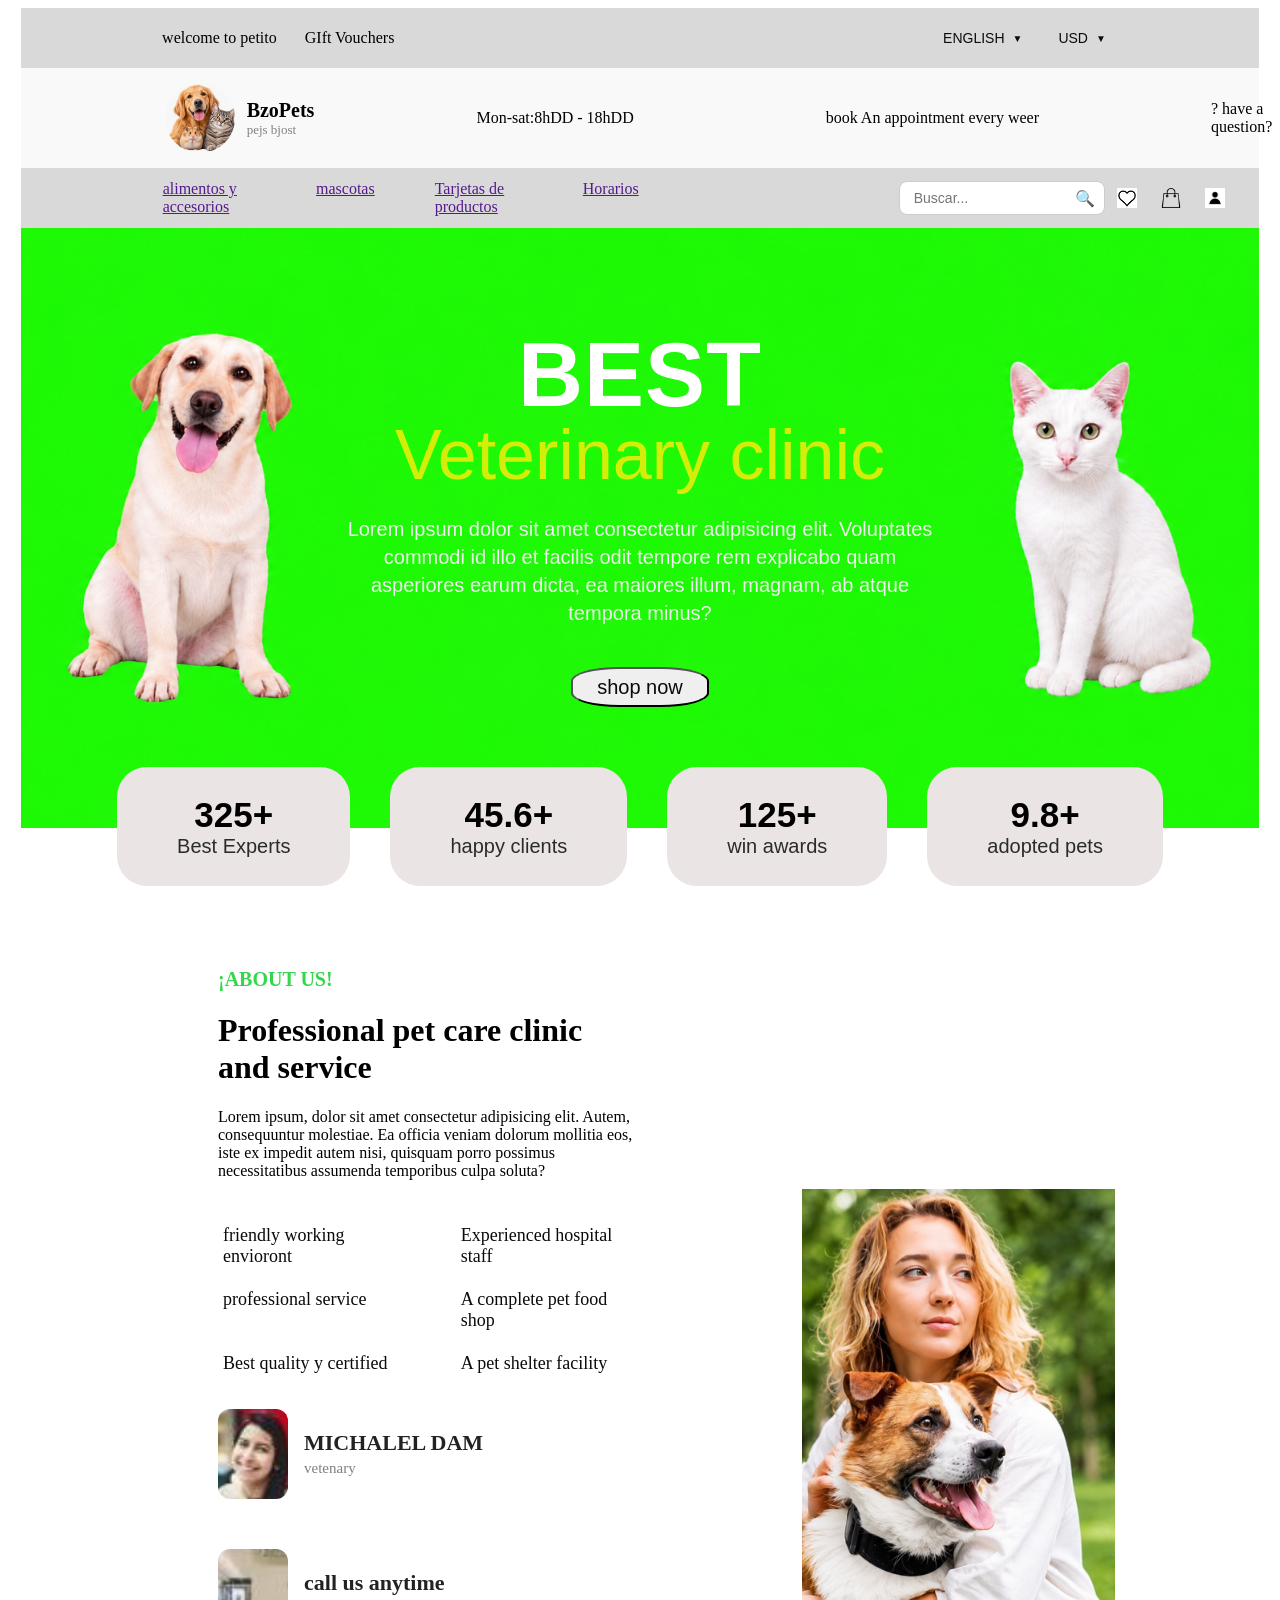
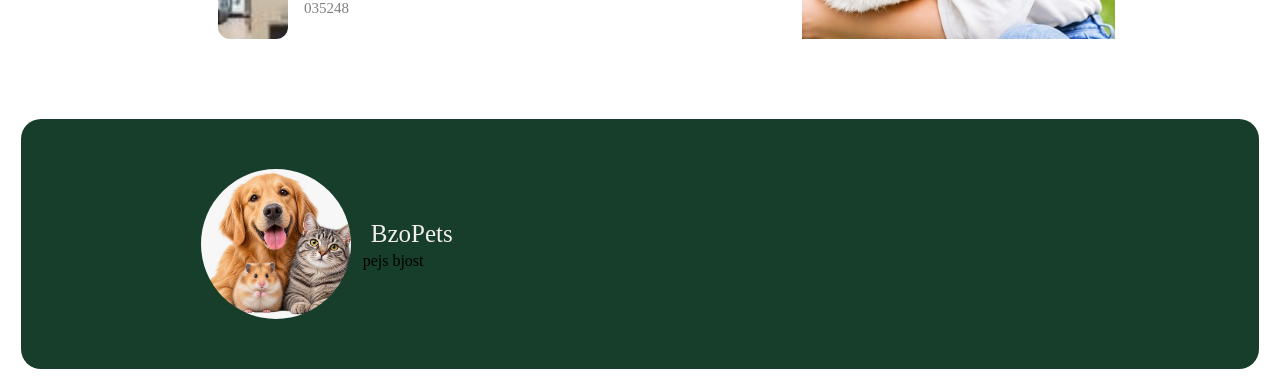
==== index.html @ 32e326ce "principal" ====
<!DOCTYPE html>
<html lang="es">
<head>
    <meta charset="UTF-8">
    <meta name="viewport" content="width=device-width, initial-scale=1.0">
    <title>pagina principal</title>
    <link rel="stylesheet" href="css/style.css" type="text/css"/>
</head>
<body>
      <div class="body">
        
        <div class="fondo_1">
          <p class="letra_1">welcome to petito       GIft Vouchers</p>
           <div class="barra"> 
               <details class="opciones">
                  <summary>ENGLISH</summary>
                     <ul>
                       <li>Espanol</li>
                     </ul>
              </details>
              <details class="opciones">
                <summary>USD</summary>
                   <UL>
                     <li>peso</li>
                   </UL>
              </details>
           </div> 
        </div>
         
      </div>
    
     <div class="body">
        <div class="fondo_2">
            
         <div class="texto_foto">
            <img src="images/WhatsApp Image 2026-10-27 at 3.07.59 PM.jpeg"  class="foto"   alt="Usabilidad" width="30%">
             <div class="titulo">
                <span class="linea1">BzoPets</span>
                <span class="linea2">pejs bjost</span>
             </div>
             <p class="center">Mon-sat:8hDD - 18hDD                                                book An appointment every weer</p>
             <p class="letra_2">? have a question?</p>
         </div>
             
        </div>
      </div>
  <div class="body">
      <div class="fondo_1">
         <nav class="nav">
           <ul class="lista">
             <li><a href="">alimentos y accesorios</a></li>
             <li><a href="">mascotas</a></li>
             <li><a href="">Tarjetas de productos</a></li>
             <li><a href="">Horarios</a></li>
           </ul>
            <form class="buscador" action="/buscar" method="get">
             <input type="search" name="q" placeholder="Buscar...">
             <button type="submit" aria-label="Buscar">🔍</button>
           </form>
            <img  class="imagen" src="images/hearts.jpg" alt="Usabilidad" width="20">
            <img  class="imagen" src="images/687259.png" alt="Usabilidad" width="20">
            <img  class="imagen" src="images/icono-usuario-establece-perfil-social-simbolo.avif" alt="Usabilidad" width="20">
         </nav>
      </div>
  </div>
    
 <div class="body">
      <div class="fondo_3">
         <div class="titulo_2">
            <p class="parrafo_1">BEST</p>
            <p class="parrafo_2">Veterinary clinic</p>
            <p class="parrafo_3">Lorem ipsum dolor sit amet consectetur adipisicing elit. Voluptates commodi id illo et facilis odit tempore rem explicabo quam asperiores earum dicta, ea maiores illum, magnam, ab atque tempora minus?</p>
            
            <div class="grupo_4">
               <button class="boton">
                  <p class="parrafo_4">shop now</p>
               </button>
             </div>
            <div class="fila">
              
             <button class="boton_1">
                <span class="linea_1">325+</span>
                <span class="linea_2">Best Experts</span>
             </button>
                
             <button class="boton_1">
                <span class="linea_1">45.6+</span>
                <span class="linea_2">happy clients</span>
             </button>

             <button class="boton_1">
                <span class="linea_1">125+</span>
                <span class="linea_2">win awards</span>
             </button>

             <button class="boton_1">
                <span class="linea_1">9.8+</span>
                <span class="linea_2">adopted pets</span>
             </button>
            </div>
         </div>
       </div>

  </div>

 
   <div class="body">

      <div class="mitades">

    
         <div class="fondo_4">
            <p class="letra_3">¡ABOUT US!</p>
            <h1>Professional pet care clinic and service</h1>
            <p>Lorem ipsum, dolor sit amet consectetur adipisicing elit. Autem, consequuntur molestiae. Ea officia veniam dolorum mollitia eos, iste ex impedit autem nisi, quisquam porro possimus necessitatibus assumenda temporibus culpa soluta?</p>

            <div class="columnas">
              <p>friendly working envioront</p>
              <p>professional service</p>
              <p>Best quality y certified</p>
              <p>Experienced hospital staff</p>
              <p>A complete pet food shop</p>
              <p>A pet shelter facility</p>
           </div>

            <div class="dos_fotos">

               <div class="tarjeta">
                    <img src="images/Captura de pantalla 2026-11-03 021509.png" alt="Usabilidad">
                    <div class="texto_t">
                       <p>MICHALEL DAM</p>
                       <p>vetenary</p>
                   </div>
                </div>

              <div class="tarjeta">
                   <img src="images/Captura de pantalla 2026-11-03 021516.png" alt="Usabilidad">
                   <div class="texto_t">
                      <p>call us anytime</p>
                      <p>035248</p>
                   </div>
                </div>

            </div>
        </div>

    
       <div class="foto_derecha">
          <img src="images/Mujer y perro en el parque.png" alt="Usabilidad" >
       </div>

      </div>

   </div>  

  <div class="body">
      <div class="footer">
          <div class="texto_foto_r">
             <img src="images/WhatsApp Image 2026-10-27 at 3.07.59 PM.jpeg"  class="foto_left"   alt="Usabilidad" width="30%">
             <div class="titulo_3">
                <span class="letra_for">BzoPets</span>
                <span class="letra_fur">pejs bjost</span>
             </div>
         </div>
      </div>
  </div>
  
</body>
</html>
---- css/style.css ----
.fondo_1{
    width: 98%;
    height: 60px;
    background-color: rgb(217, 217, 217);
    border: 2px solid rgb(217, 217, 217);
    box-sizing: border-box;        
    padding: 0 20px;               
    display: flex;
    justify-content: space-between; 
    align-items: center; 
}
.body{
    border: white;
    background-color: white;
    display: flex;
    justify-content: center;
    align-items: center;
}
.foto{
   width: 70px;
   height: 70px;
   border-radius: 60%;
   object-fit: cover;
   margin-left:  124px;
}
.letra_1{
    color: black;
    font-size: 16px;
    text-align: left;
    padding-left: 10%;
    line-height: 34px;
    white-space: pre;  
}
.letra_2{
    display: flex;
    align-items: center;
    gap: 20px;
    padding-left: 160px;
}
.letra_2 p{
  margin: 0;
}
.barra{
    display: flex;
    justify-content: flex-end;
    align-items: flex-start;
    gap: 12px;
    width: 100%;
    box-sizing: border-box;
    padding: 10%;
}
.opciones{
    width: fit-content;
    font-family: Arial, Helvetica, sans-serif;
    position: relative;
    font-size: 14px;
}
.opciones summary {
  display: flex;
  justify-content: flex-start;
  align-items: center;
  gap: 8px;
  color: rgb(12, 12, 12);
  padding: 8px 12px;
  border-radius: 8px;
  cursor: pointer;
  list-style: none;
}
.opciones summary::-webkit-details-marker {
  display: none;
}

.opciones summary::after {
  content: "▼";
  font-size: 10px;
  transition: transform 0.3s;
}

.opciones[open] summary::after {
  transform: rotate(180deg);
}

.opciones ul {
  position: absolute;              
  top: 100%;                       
  left: 0;
  width: 100%;
  margin: 6px 0 0 0;
  padding: 0;
  list-style: none;
  background-color: white;
  border: 1px solid #ccc;
  border-radius: 8px;
  z-index: 10;                     
  box-sizing: border-box;
}

.opciones li {
  padding:  14px;
  cursor: pointer;
  white-space: nowrap;
}

.opciones li:hover {
  background-color: #f5f5f5;
}
.fondo_2{
    width: 98%;
    height: 100px;
    background-color: rgb(249, 249, 249);
    box-sizing: border-box;        
    padding-left:  20px;               
    display: flex;
    justify-content: space-between; 
    align-items: center; 
}
.texto_foto{
    display: flex;
    align-items: center;
    gap: 12px;
}
.izquierda img{
   width: 60px;
   height: 60px;
   object-fit: cover;
   flex-shrink: 0;
}
.fondo_2 p{
   margin: 0;
}
.titulo {
   display: flex;
   flex-direction: column;          
   line-height: 1.2;                
}
.linea1 {
   font-size: 20px;
   font-weight: bold;
}
.linea2 {
   font-size: 13px;
   color: gray;
}
.center{
    align-items: center;
    padding-left: 150px;
    white-space: pre;
}
.meny{
    align-items: center;
    padding-left: 10px;
}
.nav{
    border: white;
    background-color:rgb(217, 217, 217);
    display: flex;
    justify-content: center;
    align-items: center;
}
.lista{
  display: flex;              
  flex-direction: row;        
  flex-wrap: nowrap;          
  gap: 60px;                  
  list-style: none;           
  margin: 0;                  
  padding-left: 120px;                 
}
.lista li {
  cursor: pointer;
}
.buscador {
  position: relative;           
  width: 250px;
  padding-left: 260px;
}
.buscador input {
  width: 100%;
  box-sizing: border-box;
  padding: 8px 40px 8px 14px;    
  font-size: 14px;
  border: 1px solid #ccc;
  border-radius: 8px;
  outline: none;
}

.buscador input:focus {
  border-color: #e67e22;
}

.buscador button {
  position: absolute;
  right: 6px;                   
  top: 50%;
  transform: translateY(-50%);   
  background: none;              
  border: none;                 
  padding: 4px;
  font-size: 16px;
  cursor: pointer;
}

.buscador button:hover {
  opacity: 0.7;
}
.imagen{
  padding: 12px;
}
.fondo_3{
  width: 98%;
  height: 600px;
  background-image: url("../images/Perro\ y\ gato\ sobre\ fondo\ verde\ vibrante.png");
  background-size: 100% auto;
  background-position: center;
  background-repeat: no-repeat;
  background-position: center 70%;

  display: flex;
  justify-content: center;
  align-items: center;
  box-sizing: border-box;
  padding-bottom: 300px;
}
.titulo_2 {
  display: flex;
  flex-direction: column;
  align-items: center;
  text-align: center;
  font-family: Arial, Helvetica, sans-serif;
  padding-top: 460px;
}
.titulo_2 p {
  margin: 0;
}
.titulo_2 .parrafo_1{
  font-size: 90px;
  font-weight: bold;
  color: white;
  letter-spacing: 1px;
  line-height: 1;
}
.titulo_2 .parrafo_2{
  font-size: 70px;
  font-weight: lighter;
  color: rgb(212, 238, 10);
  line-height: 1;
  margin-top: 0;
}
.titulo_2 .parrafo_3{
  font-size: 20px;
  color: #eee;
  margin-top: 25px;
  max-width: 600px;
  line-height: 1.4;
}
.titulo_2 .parrafo_4{
  font-size: 20px;
  color: #0a0a0a;
  margin: 0;                       
  line-height: 3;                  
  text-align: center;
}
.boton {
  display: inline-flex;
  justify-content: center;
  align-items: center;
  height: 40px;
  padding: 0 24px;
  border-radius: 35%;
}
.boton:hover {
  background-color: #b0d300;   
}
.boton:active {
  transform: scale(0.97);      
}
.grupo_4 {
  display: flex;
  flex-direction: column;
  align-items: center;
  margin-top: 40px;            
}
.fila {
  display: flex;
  justify-content: center;
  align-items: flex-start;
  gap: 40px;
  margin-top: 60px;
}
.boton_1 {
  display: flex;
  flex-direction: column;      
  justify-content: center;
  align-items: center;
  gap: 4px;                    
  padding: 30px 60px;          
  background-color: #eae4e4;
  border: none;
  border-radius: 30px;
  cursor: pointer;
  transition: 0.3s;
}
.boton_1 .linea_1 {
  font-size: 35px;
  font-weight: bold;
  color: rgb(0, 0, 0);
  line-height: 1;
}
.boton_1 .linea_2 {
  font-size: 20px;
  color: #2c2b2b;
  line-height: 1;
}
.boton_1:hover {
  background-color: #9ed300;
}
.mitades {
  display: flex;
  align-items: center;
  gap: 10px;
  width: 100%;
}
.fondo_4 {
  flex: 2;
  background-color: white;
  padding-left: 210px;
  box-sizing: border-box;
  margin-top: 120px;
}
.letra_3 {
  color: #35d64d;
  font-size: 20px;
  font-weight: bold;
}
.columnas {
  display: grid;
  grid-template-rows: repeat(3, auto);
  grid-auto-flow: column;
  column-gap: 60px;
  row-gap: 12px;
  justify-content: center;
  margin-top: 40px;
}
.columnas p {
  margin: 5px;
  font-size: 18px;
  color: rgb(11, 11, 11);
}
.dos_fotos {
  display: flex;
  justify-content: space-between;
  align-items: center;
  flex-wrap: wrap;            
  gap: 20px;
  width: 100%;
  box-sizing: border-box;
}
.tarjeta {
  display: flex;
  align-items: center;
  gap: 16px;
  margin-top: 30px;
}
.tarjeta img {
  width: 70px;
  height: 90px;
  object-fit: cover;
  border-radius: 12px;
  flex-shrink: 0;
}
.tarjeta .texto_t p {
  margin: 0;
}
.tarjeta .texto_t p:first-child {
  font-size: 22px;
  font-weight: bold;
  color: #222;
}
.tarjeta .texto_t p:last-child {
  font-size: 15px;
  color: gray;
  margin-top: 4px;
}
.foto_derecha {
  flex: 3;
  display: flex;
  justify-content: center;
  align-self: flex-end;
}
.foto_derecha img{
  width: 50%;
  max-width: 600px;
  height: 450px;
  object-fit: cover;
}
.footer{
  width: 98%;
  height: 250px;
  background-color: #173D2B;
  margin-top: 80px;
  border-radius: 20px;
}
.foto_left{
  width: 150px;
  height: 150px;
  border-radius: 50%;
  object-fit: cover;
  margin-left: 180px;
}
.titulo_3{
  display: flex;
  flex-direction: column;          
  line-height: 1.2;                
}
.letra_for{
  color: rgb(243, 239, 239);
  font-size: 25px;
  text-align: left;
  padding-left: 10%;
  line-height: 34px;
  white-space: pre;  
}
.letra_fur{
  display: flex;
  align-items: center;
  gap: 20px;
}
.letra_fur p{
  margin: 0;
}
.texto_foto_r{ 
  display: flex;
  align-items: center;
  gap: 12px;
  margin-top: 50px;
}
.mitades {
  display: flex;
  align-items: center;
  gap: 10px;
  width: 100%;
}
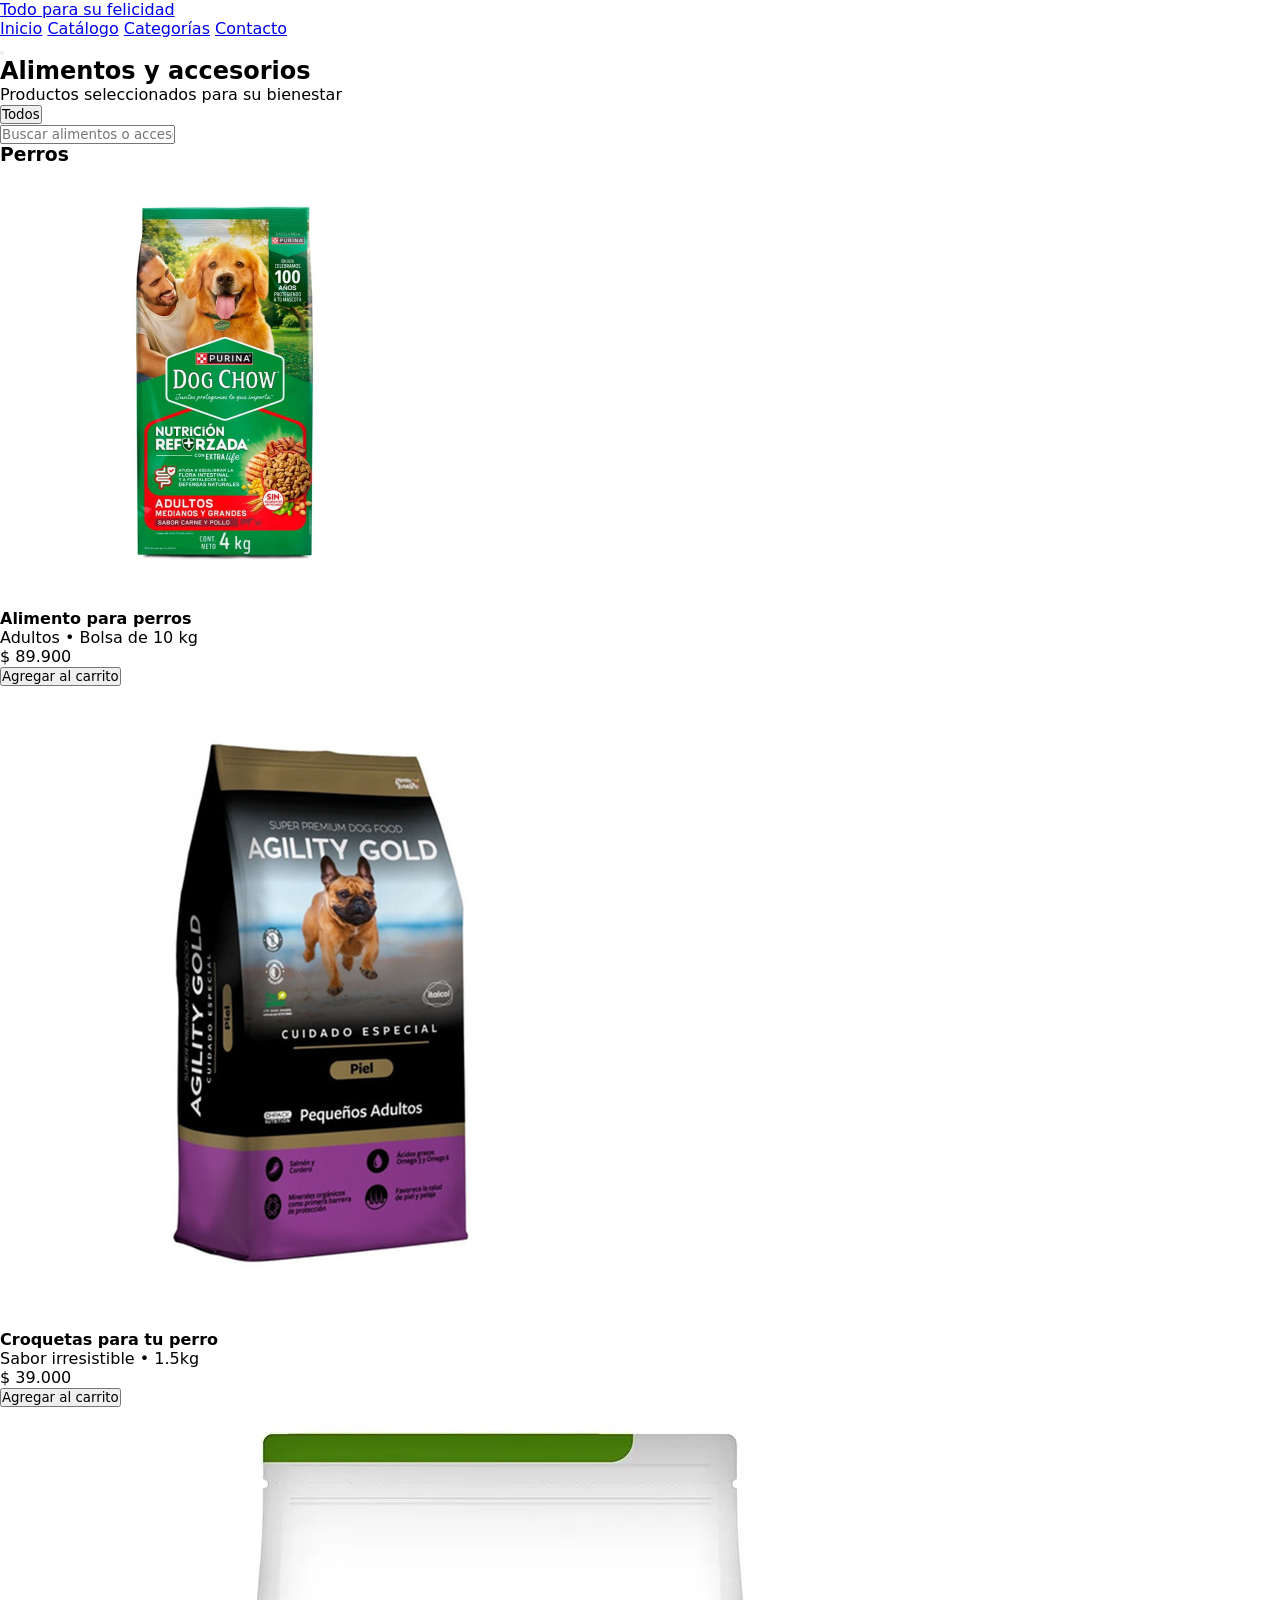
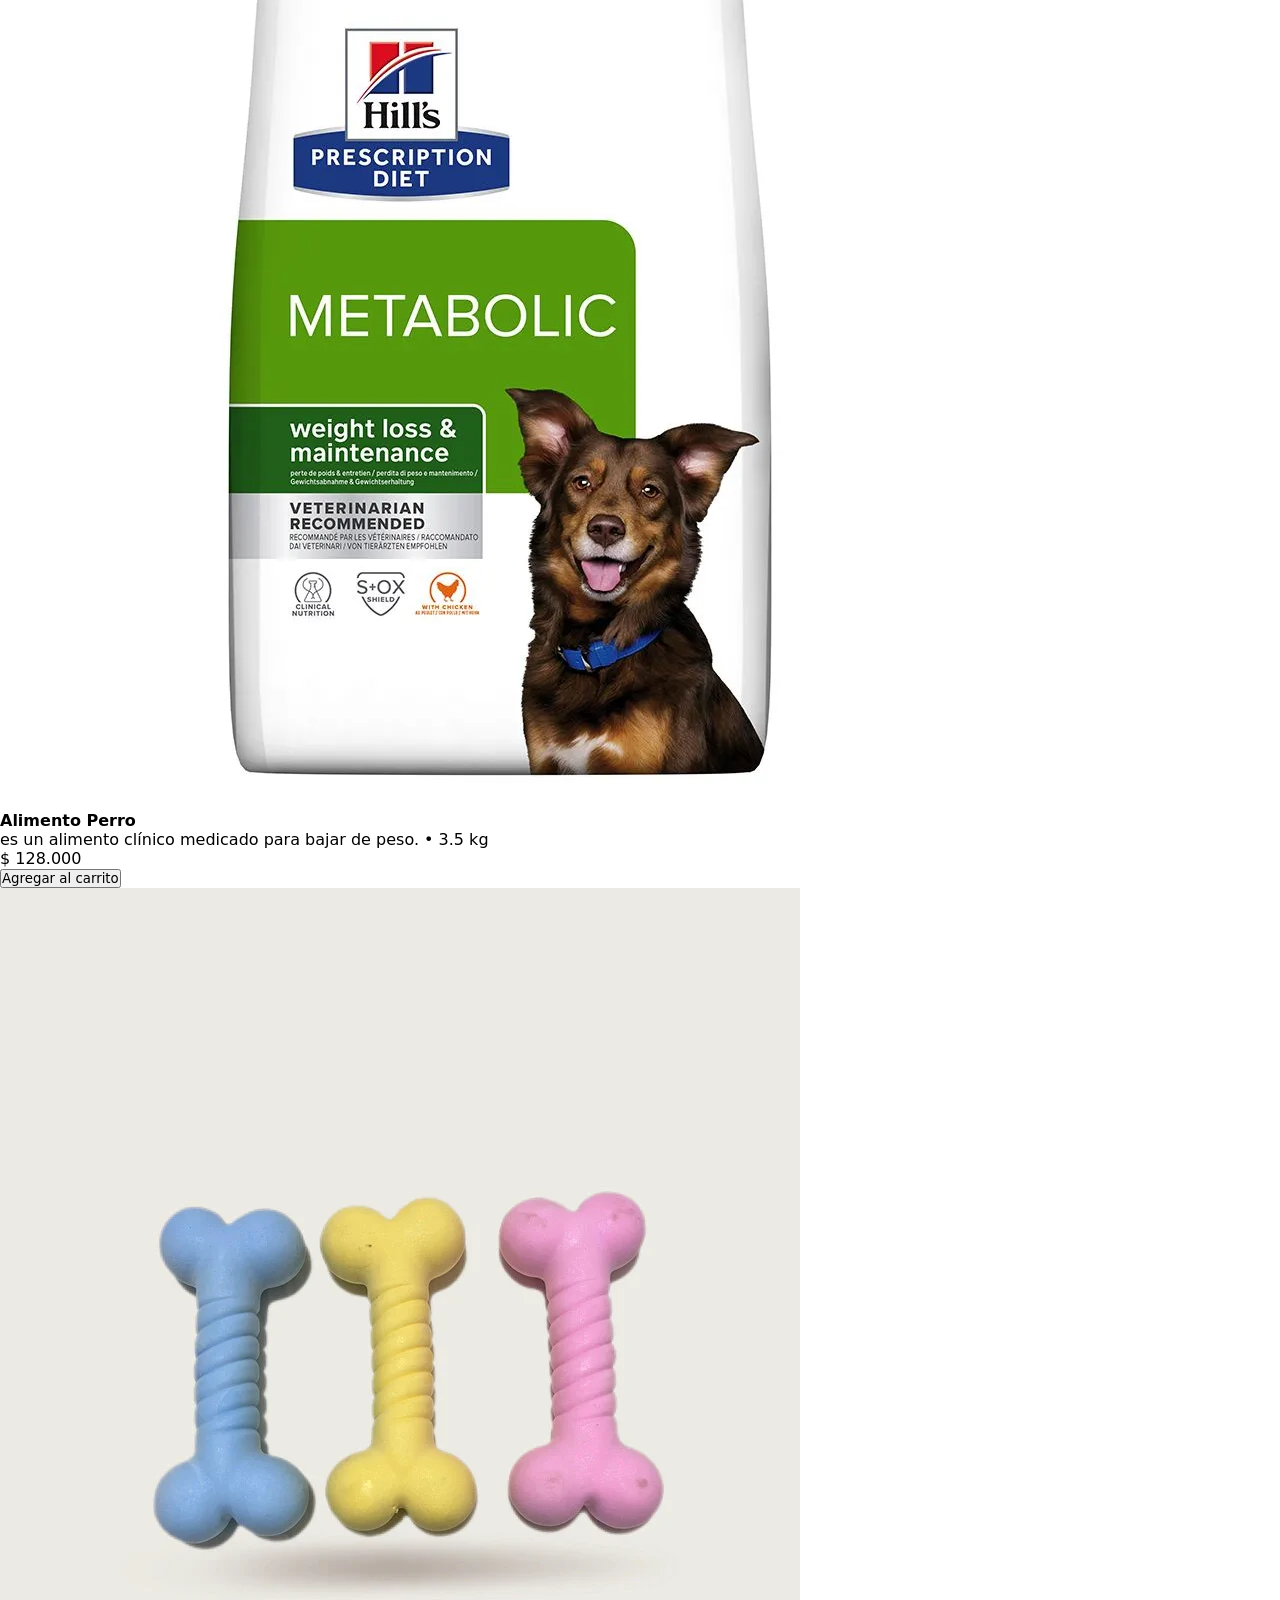
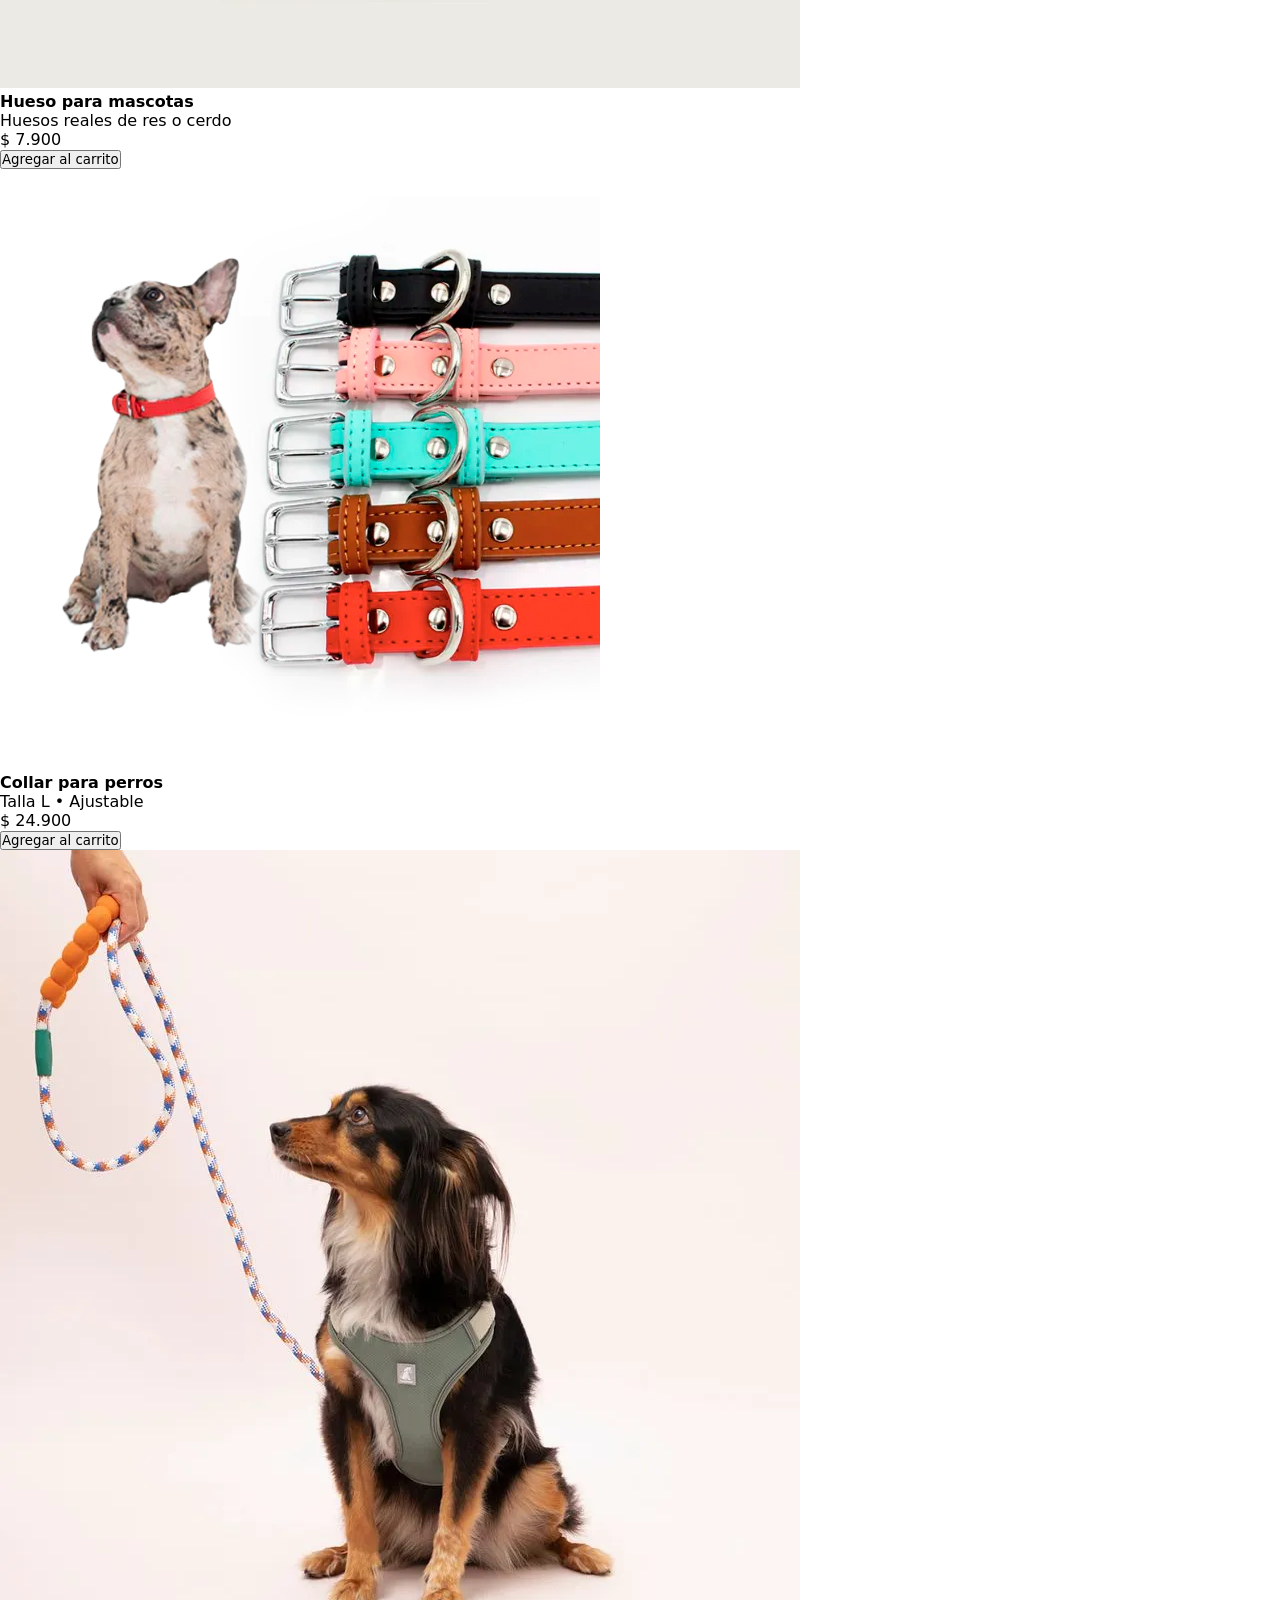
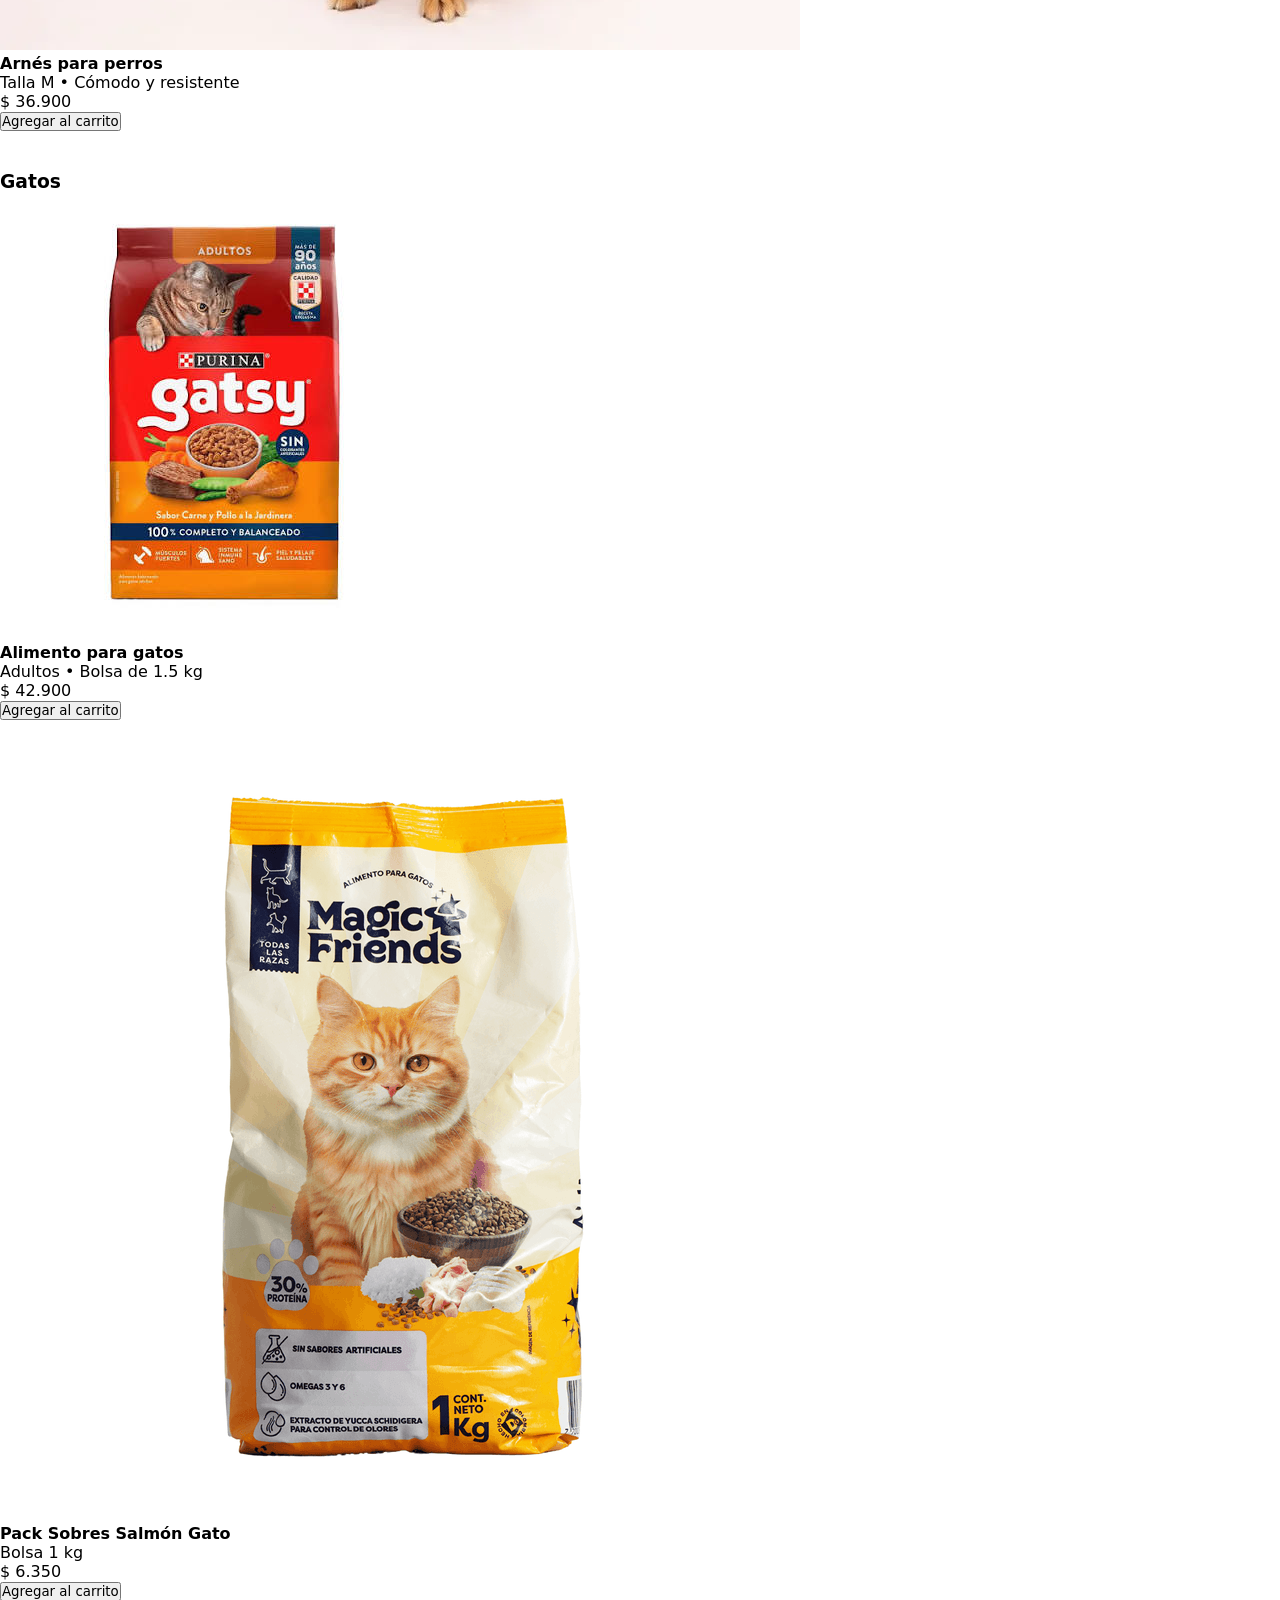
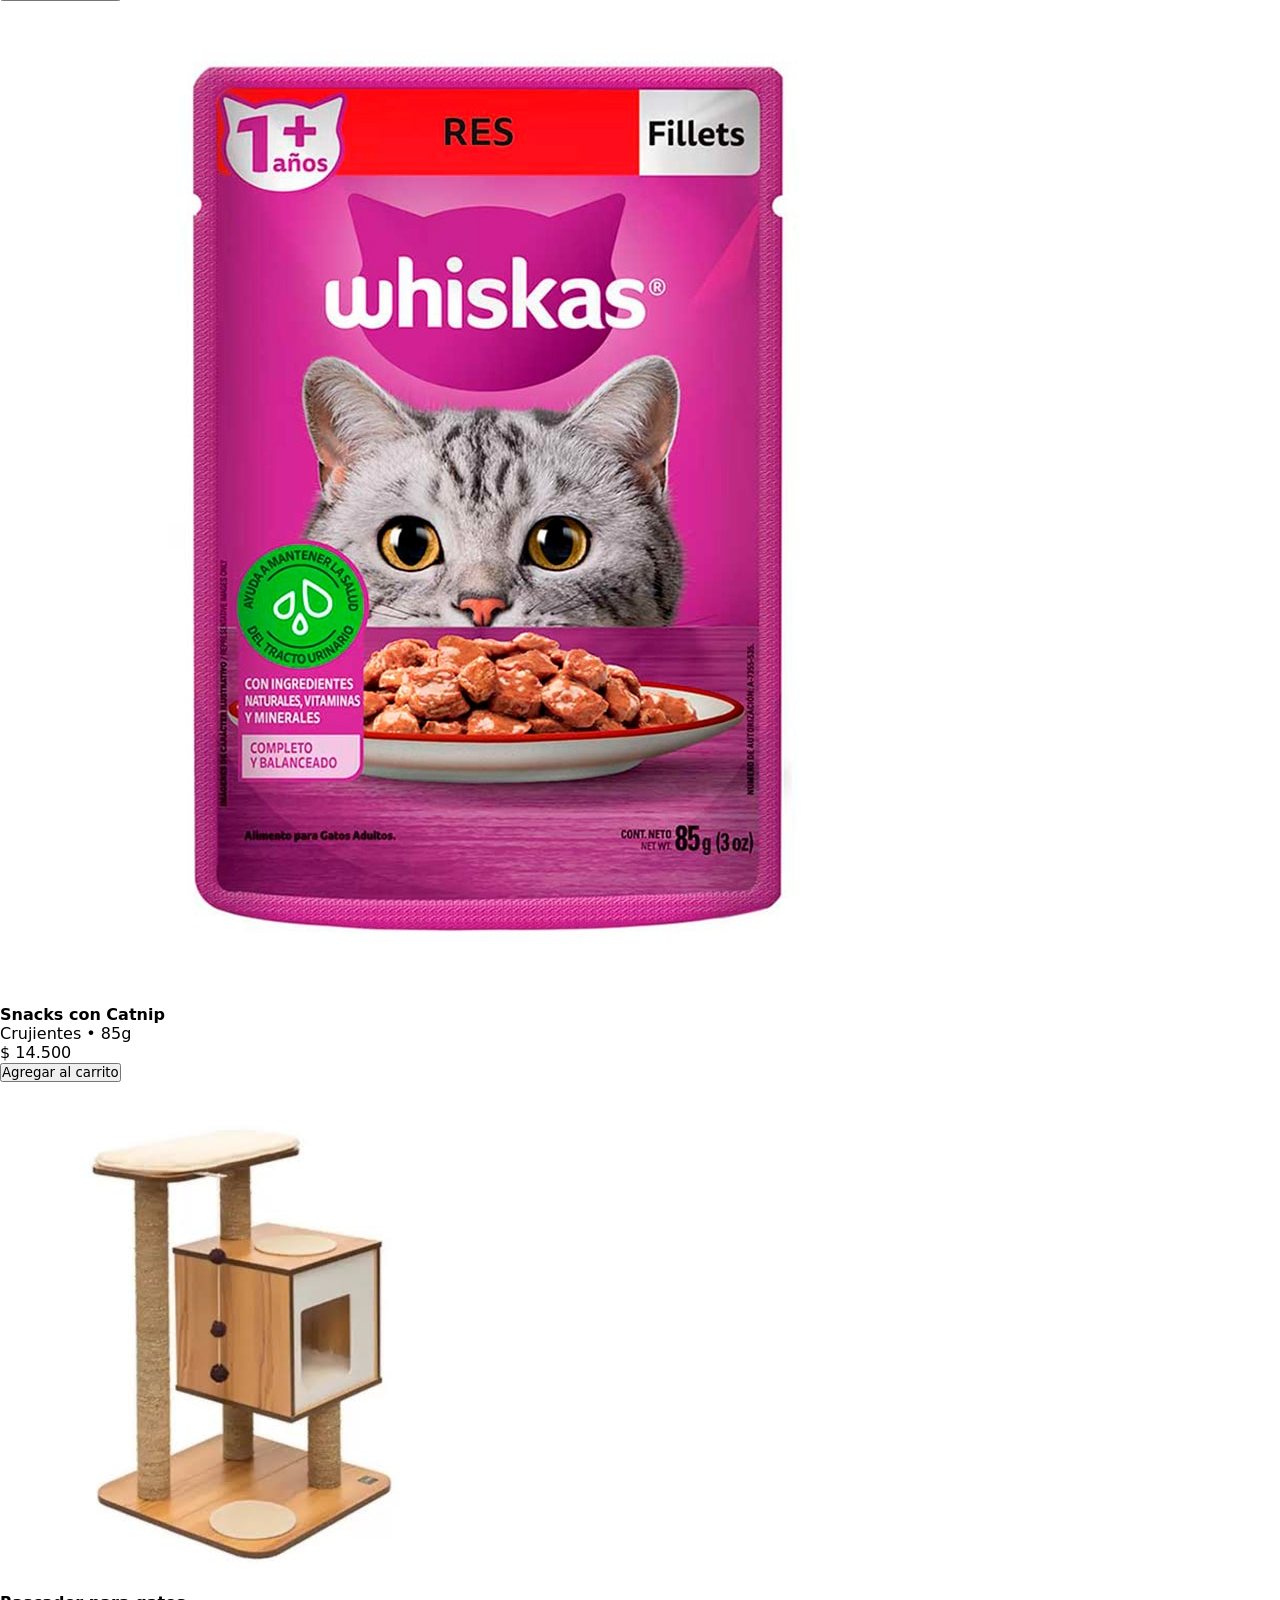
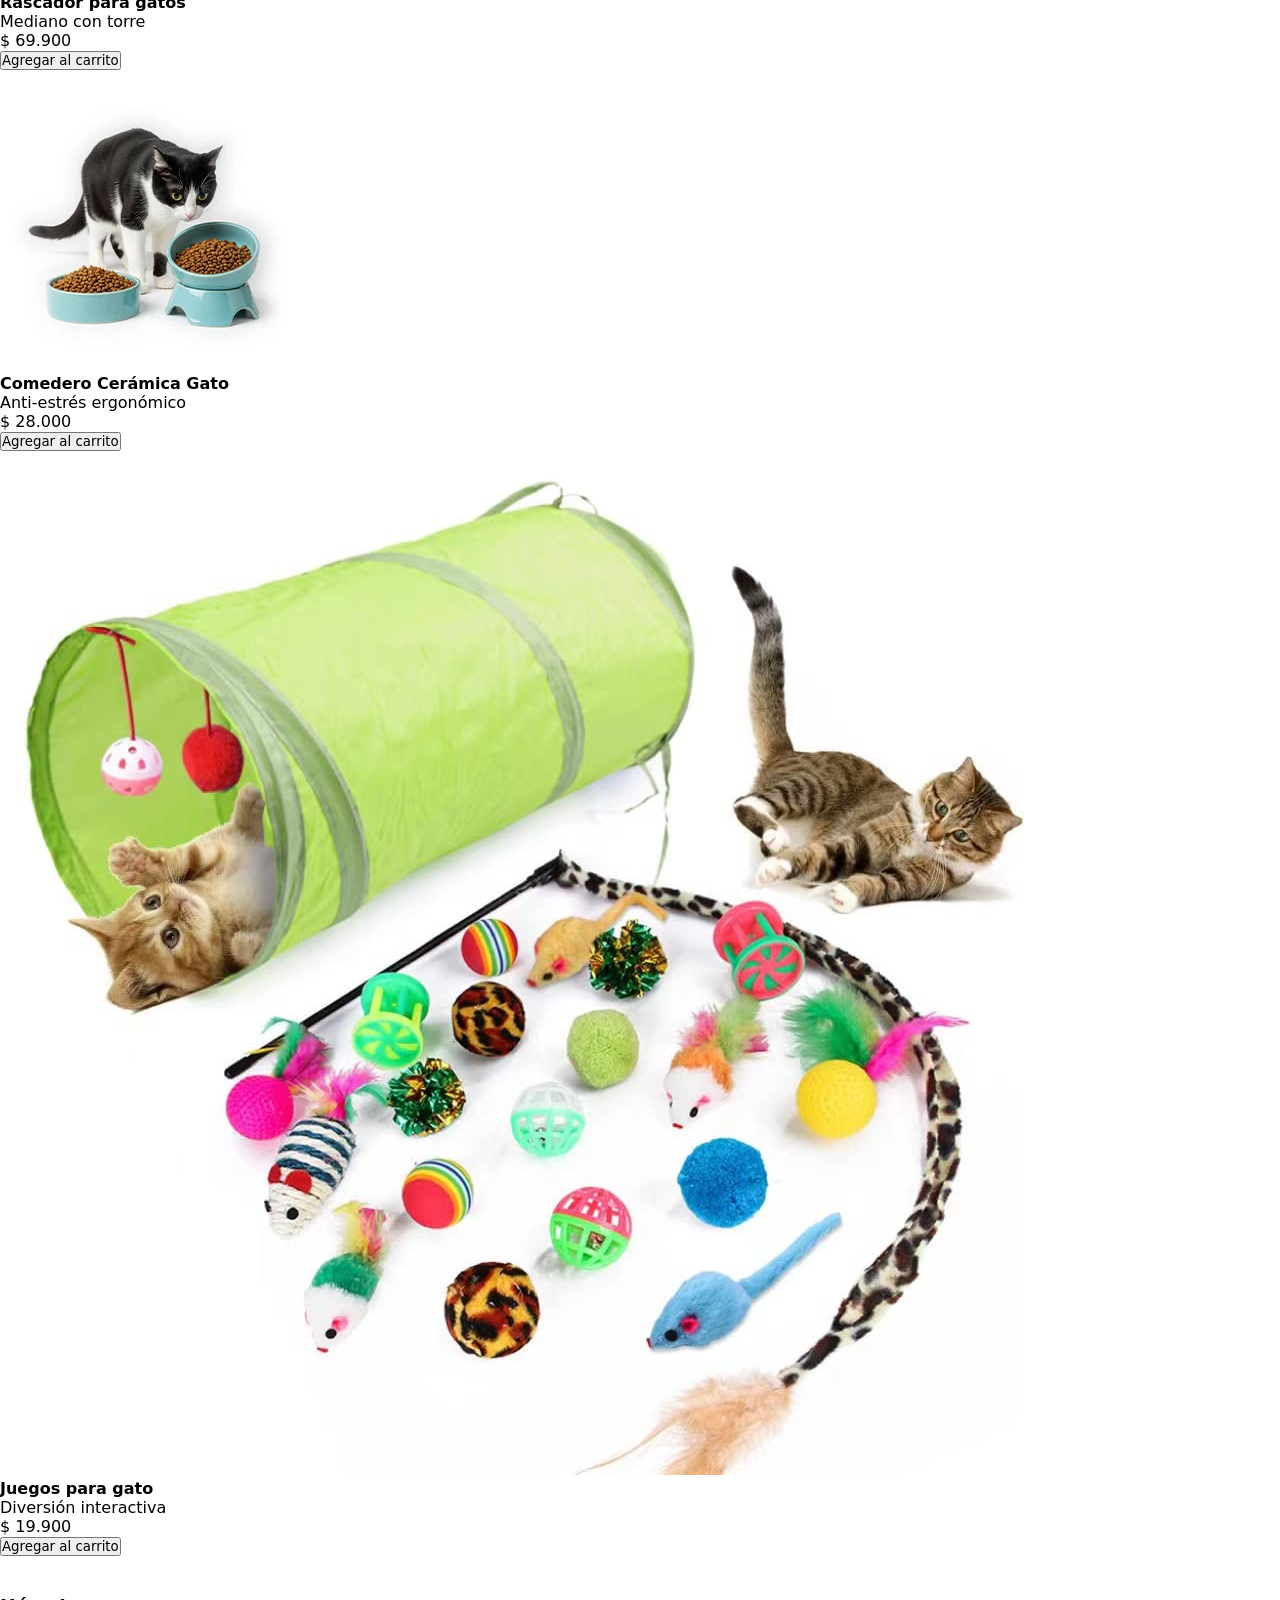
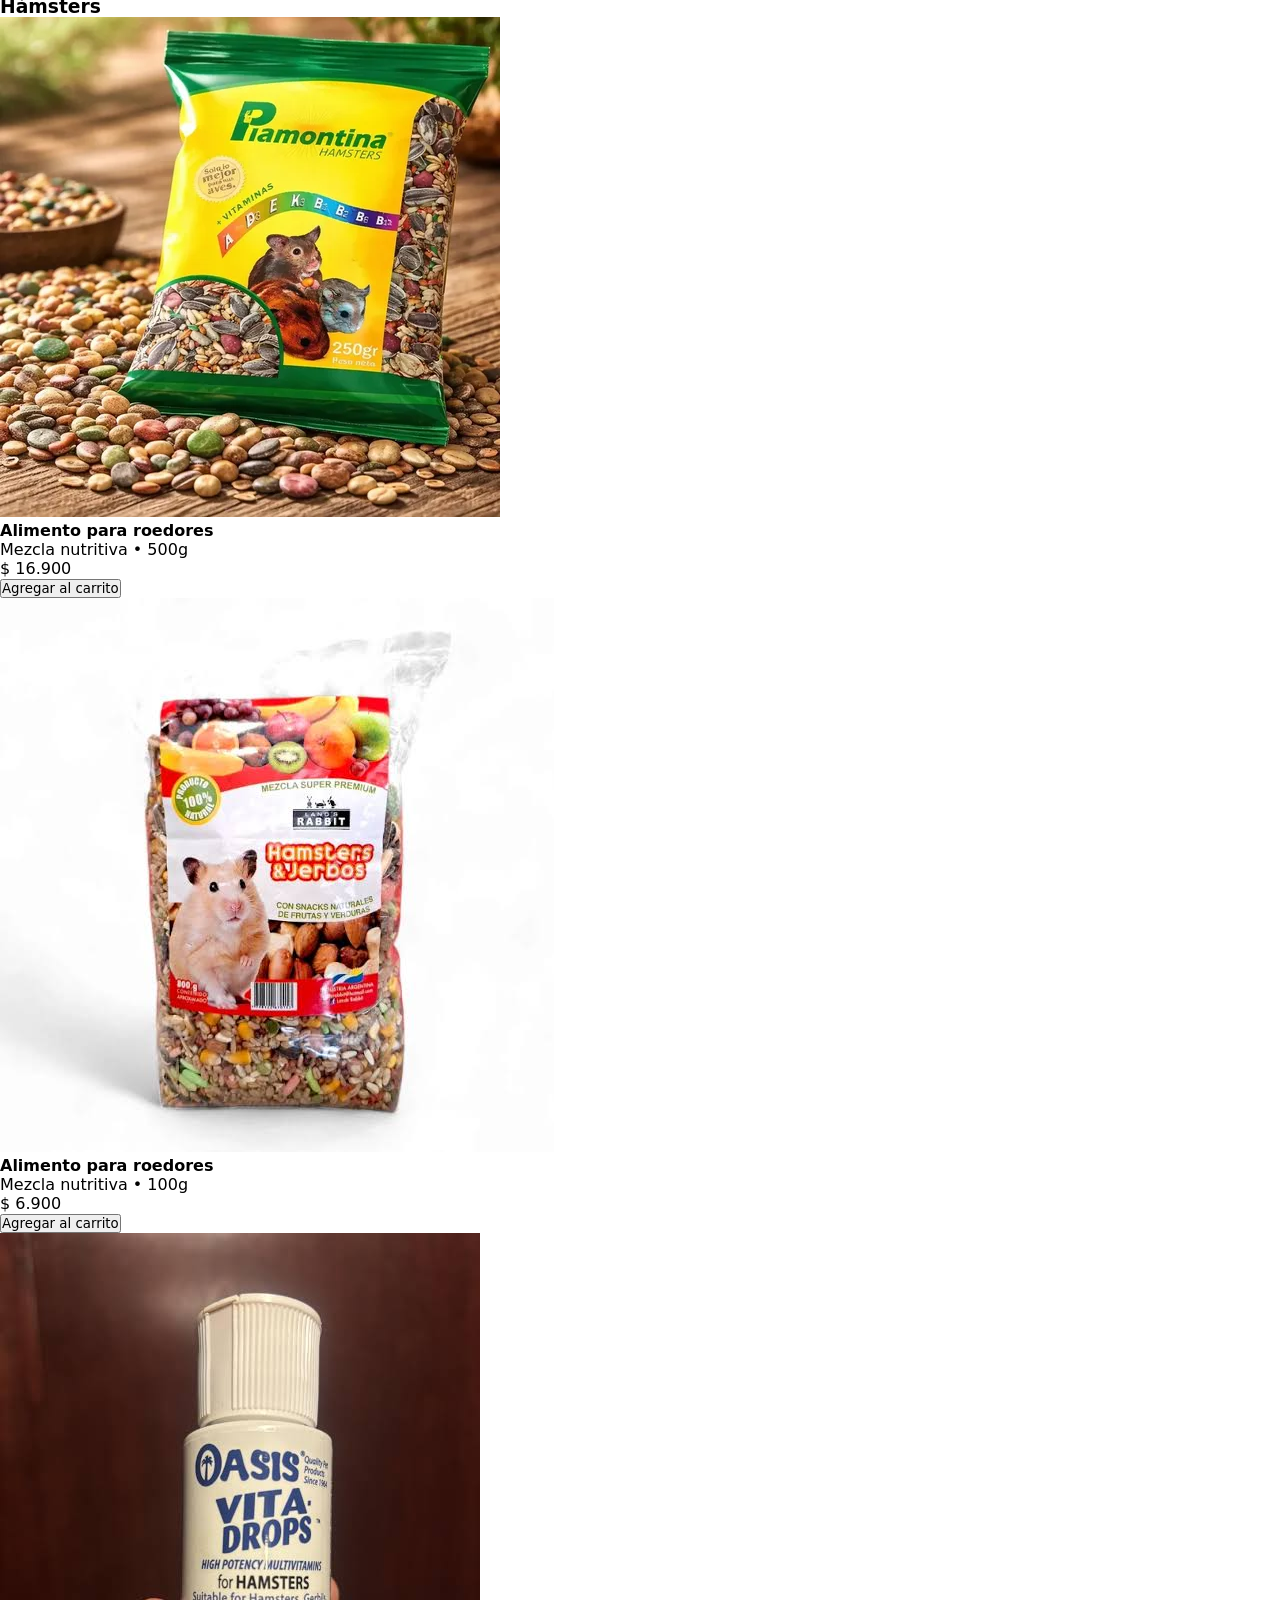
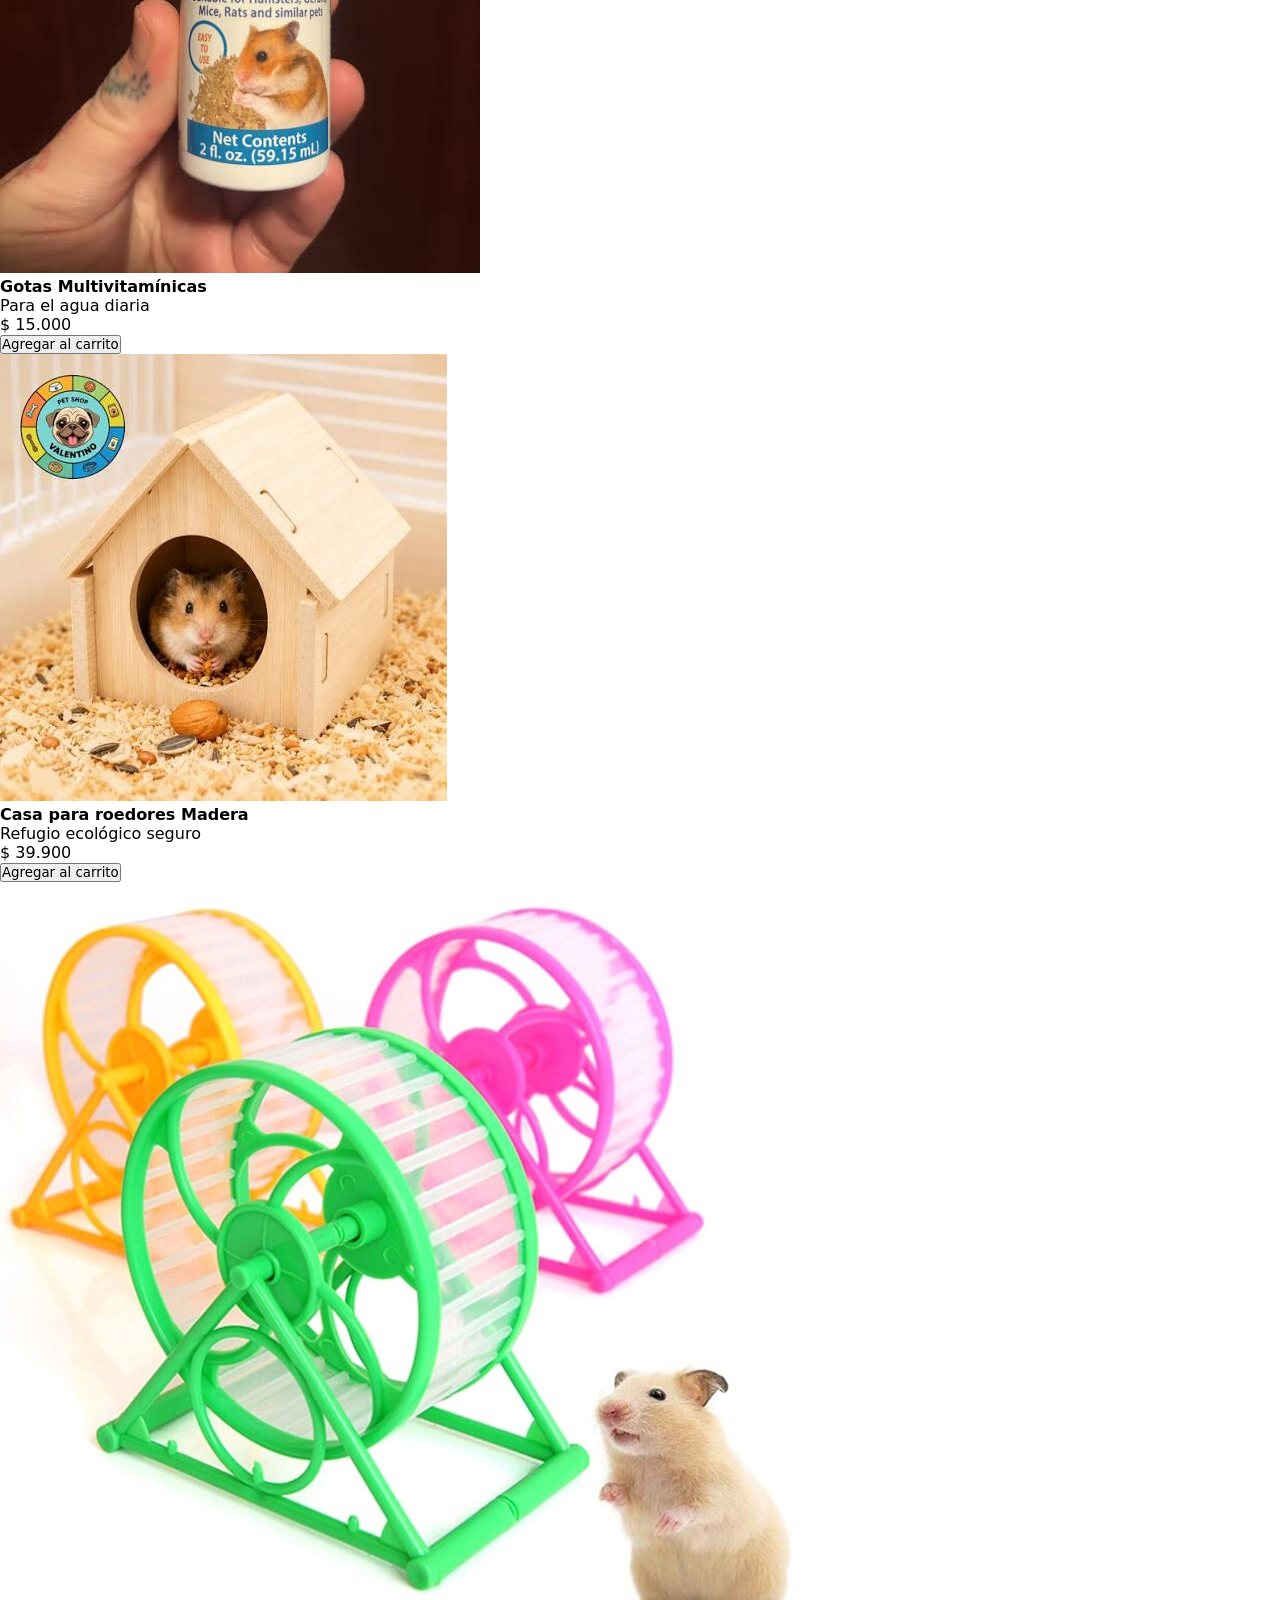
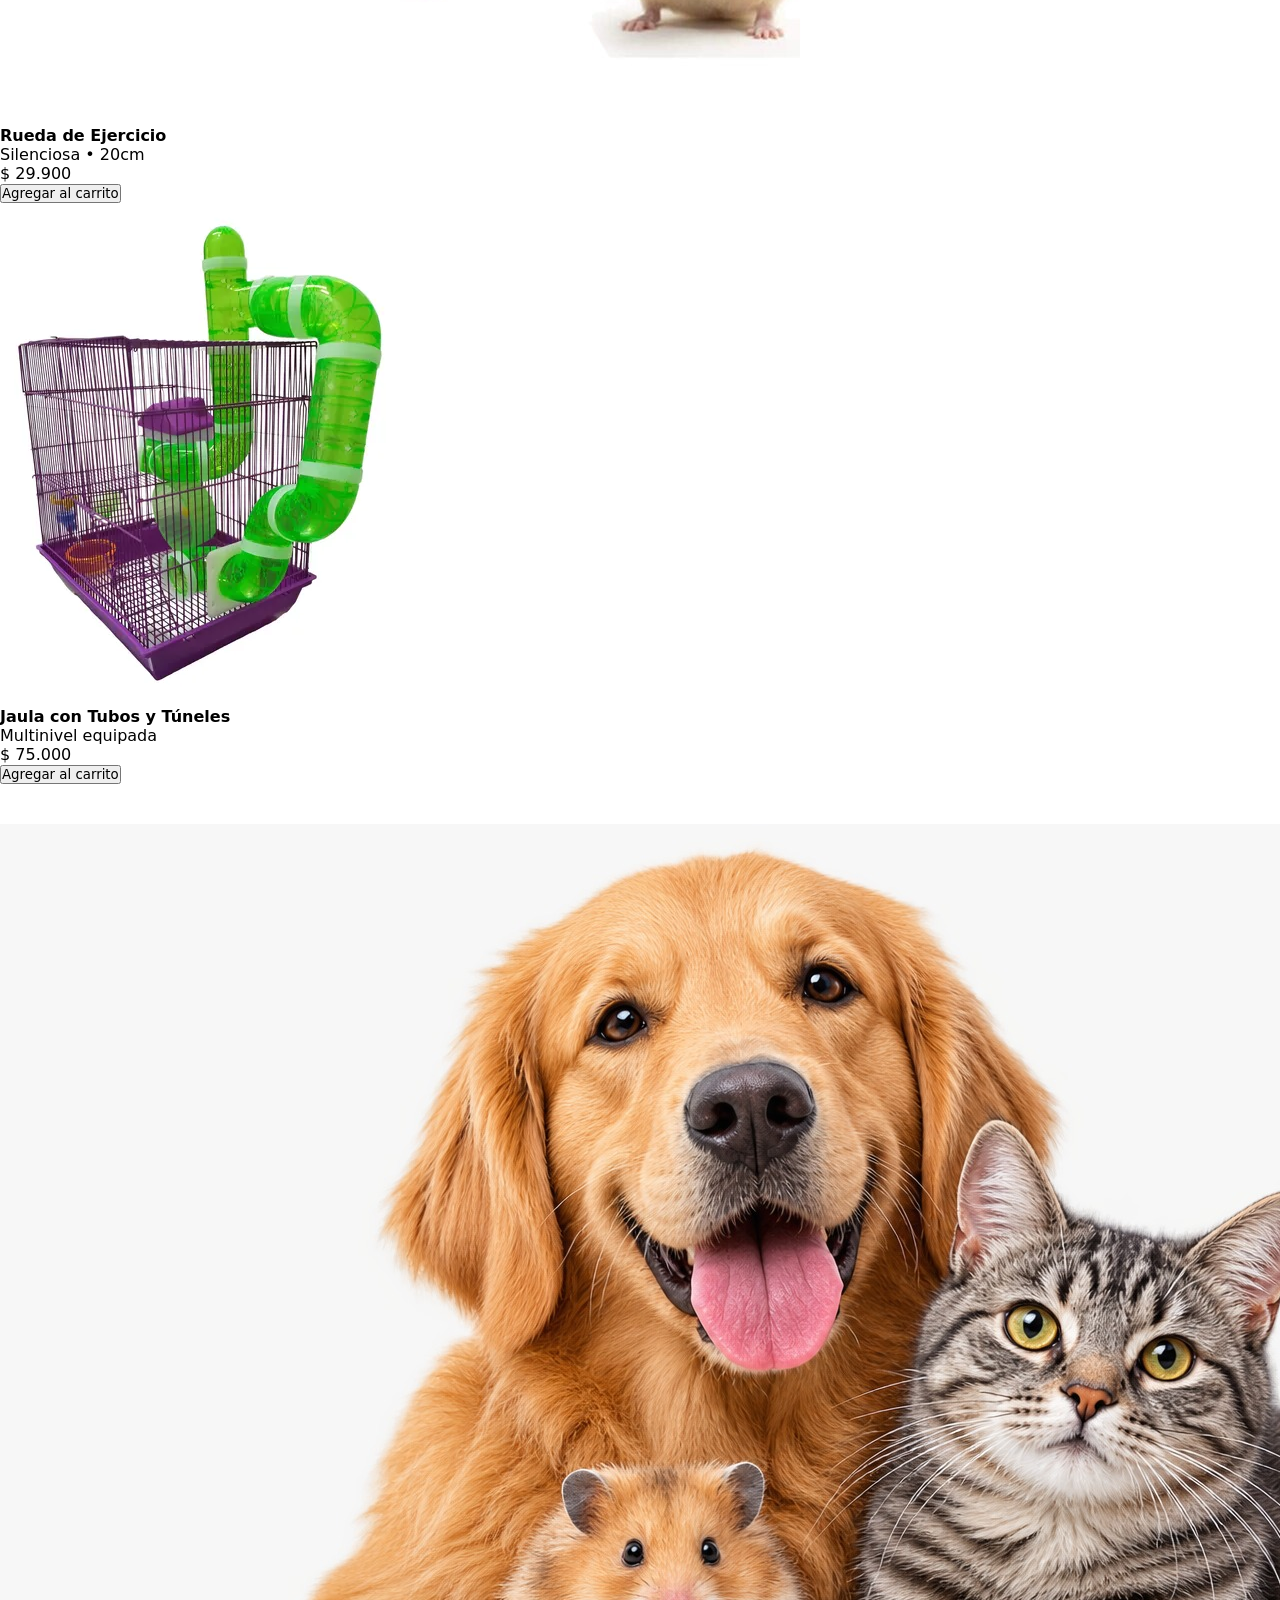
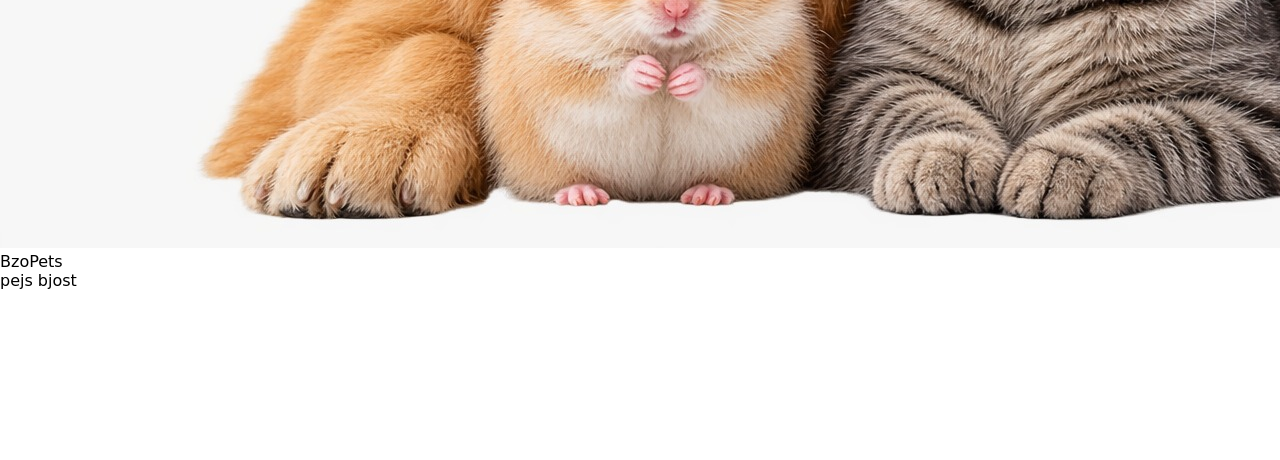
==== commit 1e3b18c9: "Actualizar diseño limpio, colores y buscador funcional" ====
--- a/index.html
+++ b/index.html
@@ -1,169 +1,320 @@
-<!DOCTYPE html>
+ <!DOCTYPE html>
 <html lang="es">
 <head>
     <meta charset="UTF-8">
     <meta name="viewport" content="width=device-width, initial-scale=1.0">
-    <title>pagina principal</title>
-    <link rel="stylesheet" href="css/style.css" type="text/css"/>
+    <title> Huellas  Pet shop - Tienda de Mascotas</title>
+    <!-- FontAwesome para íconos -->
+    <link rel="stylesheet" href="css/styles.css">
 </head>
-<body>
-      <div class="body">
-        
-        <div class="fondo_1">
-          <p class="letra_1">welcome to petito       GIft Vouchers</p>
-           <div class="barra"> 
-               <details class="opciones">
-                  <summary>ENGLISH</summary>
-                     <ul>
-                       <li>Espanol</li>
-                     </ul>
-              </details>
-              <details class="opciones">
-                <summary>USD</summary>
-                   <UL>
-                     <li>peso</li>
-                   </UL>
-              </details>
-           </div> 
+<body class="alimento-accesorios">
+
+    <!-- Header Estilo Tienda Moderna -->
+    <header class="navbar">
+        <div class="nav-container">
+            <a href="#" class="logo">
+                <div class="logo-text">
+                    <span class="brand-tagline">Todo para su felicidad </span>
+                </div>
+            </a>
+            <nav class="nav-links">
+                <a href="#inicio">Inicio</a>
+                <a href="#catalogo">Catálogo</a>
+                <a href="#categorias">Categorías</a>
+                <a href="#contacto">Contacto</a>
+            </nav>
+            <div class="nav-actions">
+                <button class="icon-btn"><i class="fa-solid fa-magnifying-glass"></i></button>
+                  
+                 
+                </button>
+            </div>
         </div>
-         
-      </div>
-    
-     <div class="body">
-        <div class="fondo_2">
+    </header>
+
+    <!-- Contenido Principal -->
+    <main id="inicio" class="main-container">
+
+        <!-- Título y Filtros Superiores -->
+        <div class="catalog-header">
+            <div class="title-area">
+                <h2> Alimentos y accesorios</h2>
+                <p>Productos seleccionados para su bienestar</p>
+            </div>
+            <!-- Filtros rápidos -->
+            <div class="filter-buttons">
+                <button class="filter-btn active" data-filter="all">Todos</button>
+                
+            </div>
+        </div>
+
+        <!-- Buscador -->
+        <div class="search-bar-container">
+            <i class="fa-solid fa-magnifying-glass"></i>
+            <input type="text" placeholder="Buscar alimentos o accesorios...">
+        </div>
+
+        <!-- ================= SECCIÓN PERROS ================= -->
+        <section id="perros" class="section-group">
+            <h3 class="category-heading">Perros</h3>
+            <div class="product-grid">
+                
+                <!-- Alimento 1 -->
+                <div class="product-card" data-category="alimento">
+                    <div class="card-img">
+                        <img src="images/alimento perro dog chow.jpg" alt="Alimento Perros">
+                    </div>
+                    <h4>Alimento para perros</h4>
+                    <p class="subtext">Adultos • Bolsa de 10 kg</p>
+                    <p class="price">$ 89.900</p>
+                    <button class="btn-cart">Agregar al carrito</button>
+                </div>
+
+                <!-- Alimento 2 -->
+                <div class="product-card" data-category="alimento">
+                    <div class="card-img">
+                        <img src="images/perro agility-gold.png" alt="">
+                    </div>
+                    <h4>Croquetas para tu perro </h4>
+                    <p class="subtext">Sabor irresistible • 1.5kg</p>
+                    <p class="price">$ 39.000</p>
+                     <button class="btn-cart">Agregar al carrito</button>
+
+                </div>
+
+                <!-- Alimento 3 -->
+                <div class="product-card" data-category="alimento">
+                    <div class="card-img">
+                        <img src="images/perro-metabolic.webp" " alt="Alimentos perro">
+                    </div>
+                    <h4>Alimento  Perro</h4>
+                    <p class="subtext">es un alimento clínico medicado para bajar de peso. • 3.5 kg</p>
+                    <p class="price">$ 128.000</p>
+                 <button class="btn-cart">Agregar al carrito</button>
+
+                </div>
+
+                <!-- Accesorio 1 -->
+                <div class="product-card" data-category="accesorio">
+                    <div class="card-img">
+                        <img src="images/huessos perros-2.webp"hueso perro">
+                    </div>
+                    <h4>Hueso para mascotas</h4>
+                    <p class="subtext">Huesos reales de res o cerdo </p>
+                    <p class="price">$ 7.900</p>
+                   <button class="btn-cart">Agregar al carrito</button>
+
+                </div>
+
+                <!-- Accesorio 2 -->
+                <div class="product-card" data-category="accesorio">
+                    <div class="card-img">
+                        <img src="images/collar-perro.jpg" alt="Collar perro">
+                    </div>
+                    <h4>Collar para perros</h4>
+                    <p class="subtext">Talla L • Ajustable</p>
+                    <p class="price">$ 24.900</p>
+                   <button class="btn-cart">Agregar al carrito</button>
+            </div>
+
+                <!-- Accesorio 3 -->
+                <div class="product-card" data-category="accesorio">
+                    <div class="card-img">
+                        <img src="images/arnes-perro.webp" alt="Arnés perro">
+                    </div>
+                    <h4>Arnés para perros</h4>
+                    <p class="subtext">Talla M • Cómodo y resistente</p>
+                    <p class="price">$ 36.900</p>
+                    <button class="btn-cart">Agregar al carrito</button>
+
+                </div>
+
             
-         <div class="texto_foto">
-            <img src="images/WhatsApp Image 2026-10-27 at 3.07.59 PM.jpeg"  class="foto"   alt="Usabilidad" width="30%">
-             <div class="titulo">
-                <span class="linea1">BzoPets</span>
-                <span class="linea2">pejs bjost</span>
-             </div>
-             <p class="center">Mon-sat:8hDD - 18hDD                                                book An appointment every weer</p>
-             <p class="letra_2">? have a question?</p>
-         </div>
-             
-        </div>
-      </div>
-  <div class="body">
-      <div class="fondo_1">
-         <nav class="nav">
-           <ul class="lista">
-             <li><a href="">alimentos y accesorios</a></li>
-             <li><a href="">mascotas</a></li>
-             <li><a href="">Tarjetas de productos</a></li>
-             <li><a href="">Horarios</a></li>
-           </ul>
-            <form class="buscador" action="/buscar" method="get">
-             <input type="search" name="q" placeholder="Buscar...">
-             <button type="submit" aria-label="Buscar">🔍</button>
-           </form>
-            <img  class="imagen" src="images/hearts.jpg" alt="Usabilidad" width="20">
-            <img  class="imagen" src="images/687259.png" alt="Usabilidad" width="20">
-            <img  class="imagen" src="images/icono-usuario-establece-perfil-social-simbolo.avif" alt="Usabilidad" width="20">
-         </nav>
-      </div>
-  </div>
-    
- <div class="body">
-      <div class="fondo_3">
-         <div class="titulo_2">
-            <p class="parrafo_1">BEST</p>
-            <p class="parrafo_2">Veterinary clinic</p>
-            <p class="parrafo_3">Lorem ipsum dolor sit amet consectetur adipisicing elit. Voluptates commodi id illo et facilis odit tempore rem explicabo quam asperiores earum dicta, ea maiores illum, magnam, ab atque tempora minus?</p>
-            
-            <div class="grupo_4">
-               <button class="boton">
-                  <p class="parrafo_4">shop now</p>
-               </button>
-             </div>
-            <div class="fila">
-              
-             <button class="boton_1">
-                <span class="linea_1">325+</span>
-                <span class="linea_2">Best Experts</span>
-             </button>
+                </div>
+        </section>
+
+
+
+        <!-- ================= SECCIÓN GATOS ================= -->
+        <section id="gatos" class="section-group">
+            <h3 class="category-heading">Gatos</h3>
+            <div class="product-grid">
                 
-             <button class="boton_1">
-                <span class="linea_1">45.6+</span>
-                <span class="linea_2">happy clients</span>
-             </button>
-
-             <button class="boton_1">
-                <span class="linea_1">125+</span>
-                <span class="linea_2">win awards</span>
-             </button>
-
-             <button class="boton_1">
-                <span class="linea_1">9.8+</span>
-                <span class="linea_2">adopted pets</span>
-             </button>
-            </div>
-         </div>
-       </div>
-
-  </div>
-
- 
-   <div class="body">
-
-      <div class="mitades">
-
-    
-         <div class="fondo_4">
-            <p class="letra_3">¡ABOUT US!</p>
-            <h1>Professional pet care clinic and service</h1>
-            <p>Lorem ipsum, dolor sit amet consectetur adipisicing elit. Autem, consequuntur molestiae. Ea officia veniam dolorum mollitia eos, iste ex impedit autem nisi, quisquam porro possimus necessitatibus assumenda temporibus culpa soluta?</p>
-
-            <div class="columnas">
-              <p>friendly working envioront</p>
-              <p>professional service</p>
-              <p>Best quality y certified</p>
-              <p>Experienced hospital staff</p>
-              <p>A complete pet food shop</p>
-              <p>A pet shelter facility</p>
-           </div>
-
-            <div class="dos_fotos">
-
-               <div class="tarjeta">
-                    <img src="images/Captura de pantalla 2026-11-03 021509.png" alt="Usabilidad">
-                    <div class="texto_t">
-                       <p>MICHALEL DAM</p>
-                       <p>vetenary</p>
-                   </div>
-                </div>
-
-              <div class="tarjeta">
-                   <img src="images/Captura de pantalla 2026-11-03 021516.png" alt="Usabilidad">
-                   <div class="texto_t">
-                      <p>call us anytime</p>
-                      <p>035248</p>
-                   </div>
-                </div>
-
-            </div>
-        </div>
-
-    
-       <div class="foto_derecha">
-          <img src="images/Mujer y perro en el parque.png" alt="Usabilidad" >
-       </div>
-
-      </div>
-
-   </div>  
-
-  <div class="body">
-      <div class="footer">
+                <!-- Alimento 1 -->
+                <div class="product-card" data-category="alimento">
+                    <div class="card-img">
+                        <img src="images/gato-gatsy.jpg" alt="Alimento gatos">
+                    </div>
+                    <h4>Alimento para gatos</h4>
+                    <p class="subtext">Adultos • Bolsa de 1.5 kg</p>
+                    <p class="price">$ 42.900</p>
+                  <button class="btn-cart">Agregar al carrito</button>
+
+                </div>
+
+                <!-- Alimento 2 -->
+                <div class="product-card" data-category="alimento">
+                    <div class="card-img">
+                        <img src="images/gato-magic.png" alt="Sobres gato">
+                    </div>
+                    <h4>Pack Sobres Salmón Gato</h4>
+                    <p class="subtext">Bolsa 1 kg </p>
+                    <p class="price">$ 6.350</p>
+                    <button class="btn-cart">Agregar al carrito</button>
+
+                </div>
+
+                <!-- Alimento 3 -->
+                <div class="product-card" data-category="alimento">
+                    <div class="card-img">
+                        <img src="images/gato-whiskas.jpg"Snacks gato">
+                    </div>
+                    <h4>Snacks con Catnip</h4>
+                    <p class="subtext">Crujientes • 85g</p>
+                    <p class="price">$ 14.500</p>
+                     <button class="btn-cart">Agregar al carrito</button>
+
+                </div>
+
+                <!-- Accesorio 1 -->
+                <div class="product-card" data-category="accesorio">
+                    <div class="card-img">
+                        <img src="images/rascador.jpg" alt="Rascador gato">
+                    </div>
+                    <h4>Rascador para gatos</h4>
+                    <p class="subtext">Mediano con torre</p>
+                    <p class="price">$ 69.900</p>
+                    <button class="btn-cart">Agregar al carrito</button>
+
+                </div>
+
+                <!-- Accesorio 2 -->
+                <div class="product-card" data-category="accesorio">
+                    <div class="card-img">
+                        <img src="images/coca-gato.webp" alt="Comedero gato">
+                    </div>
+                    <h4>Comedero Cerámica Gato</h4>
+                    <p class="subtext">Anti-estrés ergonómico</p>
+                    <p class="price">$ 28.000</p>
+                  <button class="btn-cart">Agregar al carrito</button>
+
+                </div>
+
+                <!-- Accesorio 3 -->
+                <div class="product-card" data-category="accesorio">
+                    <div class="card-img">
+                        <img src="images/juego-gato.jpg" alt="Juguete varita">
+                    </div>
+                    <h4>Juegos para gato </h4>
+                    <p class="subtext">Diversión interactiva</p>
+                    <p class="price">$ 19.900</p>
+                    <button class="btn-cart">Agregar al carrito</button>
+
+                </div>
+
+            </div>
+        </section>
+
+        <!-- ================= SECCIÓN HÁMSTERS ================= -->
+        <section id="hamsters" class="section-group">
+            <h3 class="category-heading">Hámsters</h3>
+            <div class="product-grid">
+                
+                <!-- Alimento 1 -->
+                <div class="product-card" data-category="alimento">
+                    <div class="card-img">
+                        <img src="images/hamster-piamonttina.webp" alt="Semillas hamster">
+                    </div>
+                    <h4>Alimento para roedores</h4>
+                    <p class="subtext">Mezcla nutritiva • 500g</p>
+                    <p class="price">$ 16.900</p>
+                   <button class="btn-cart">Agregar al carrito</button>
+
+                </div>
+
+                <!-- Alimento 2 -->
+             <div class="product-card" data-category="alimento">
+                    <div class="card-img">
+                        <img src="images/2ham.jpg" alt="Semillas hamster">
+                    </div>
+                    <h4>Alimento para roedores</h4>
+                    <p class="subtext">Mezcla nutritiva • 100g</p>
+                    <p class="price">$ 6.900</p>
+                   <button class="btn-cart">Agregar al carrito</button>
+
+                </div>
+
+                <!-- Alimento 3 -->
+                <div class="product-card" data-category="alimento">
+                    <div class="card-img">
+                        <img src="images/gotas.jpg" alt="Vitaminas hamster">
+                    </div>
+                    <h4>Gotas Multivitamínicas</h4>
+                    <p class="subtext">Para el agua diaria</p>
+                    <p class="price">$ 15.000</p>
+                   <button class="btn-cart">Agregar al carrito</button>
+
+                </div>
+
+                <!-- Accesorio 1 -->
+                <div class="product-card" data-category="accesorio">
+                    <div class="card-img">
+                        <img src="images/casa madera.jpg" alt="Casa madera">
+                    </div>
+                    <h4>Casa para roedores Madera</h4>
+                    <p class="subtext">Refugio ecológico seguro</p>
+                    <p class="price">$ 39.900</p>
+                    <button class="btn-cart">Agregar al carrito</button>
+
+                </div>
+
+                <!-- Accesorio 2 -->
+                <div class="product-card" data-category="accesorio">
+                    <div class="card-img">
+                        <img src="images/rueda de ejercicio.jpg" alt="Rueda hamster">
+                    </div>
+                    <h4>Rueda de Ejercicio</h4>
+                    <p class="subtext">Silenciosa • 20cm</p>
+                    <p class="price">$ 29.900</p>
+                  <button class="btn-cart">Agregar al carrito</button>
+
+                </div>
+
+                <!-- Accesorio 3 -->
+                <div class="product-card" data-category="accesorio">
+                    <div class="card-img">
+                        <img src="images/jaula.webp" alt="Jaula hamster">
+                    </div>
+                    <h4>Jaula con Tubos y Túneles</h4>
+                    <p class="subtext">Multinivel equipada</p>
+                    <p class="price">$ 75.000</p>
+                     <button class="btn-cart">Agregar al carrito</button>
+
+                </div>
+
+            </div>
+        </section>
+
+    </main>
+                                                                                      
+             <div class="footer">
           <div class="texto_foto_r">
-             <img src="images/WhatsApp Image 2026-10-27 at 3.07.59 PM.jpeg"  class="foto_left"   alt="Usabilidad" width="30%">
+             <img src="images/footer.jpeg"  class="foto_left"   alt="Usabilidad" >
              <div class="titulo_3">
                 <span class="letra_for">BzoPets</span>
                 <span class="letra_fur">pejs bjost</span>
              </div>
-         </div>
+               <div class="columnas_texto">
+                  <h1 style="color: white;">Navegacion</h1>
+                  <p><a href="" style="color: white;">alimentos y accesorios</a></p>
+                  <p><a href="" style="color: white;">mascotas</a></p>
+                  <p><a href="" style="color: white;">Tarjetas de productos</a></p>
+                  <h1 style="color: white;">Informacion</h1>
+                  <p><a href="" style="color: white;">Horarios</a></p>
+                  <p><a href=""style="color: white;">Shop now</a></p>
+               </div>
+            </div>
       </div>
   </div>
-  
 </body>
 </html>
--- a/css/styles.css
+++ b/css/styles.css
@@ -0,0 +1,391 @@
+/* ==========================================================
+   ESTILOS GENERALES (TEMA VERDE #35d64d Y BLANCO)
+   ========================================================== */
+:root {
+    --primary-green: #35d64d;
+    --primary-dark: #28a73a;
+    --primary-light: #f0fdf4;
+    --text-dark: #2d3748;
+    --text-muted: #718096;
+    --bg-main: #f8fafc;
+    --white: #ffffff;
+    --shadow: 0 4px 12px rgba(53, 214, 77, 0.1);
+}
+
+* {
+    margin: 0;
+    padding: 0;
+    box-sizing: border-box;
+    font-family: 'Segoe UI', system-ui, sans-serif;
+}
+
+.alimento-accesorio body {
+    background-color: var(--bg-main);
+    color: var(--text-dark);
+}
+
+/* ==========================================================
+   NAVBAR
+   ========================================================== */
+.alimento-accesorio .navbar {
+    background-color: var(--white);
+    border-bottom: 1px solid #e2e8f0;
+    position: sticky;
+    top: 0;
+    z-index: 100;
+}
+
+.alimento-accesorionav-container {
+    max-width: 1200px;
+    margin: 0 auto;
+    padding: 0.8rem 1.5rem;
+    display: flex;
+    justify-content: space-between;
+    align-items: center;
+}
+
+.alimento-accesoriologo {
+    display: flex;
+    align-items: center;
+    gap: 0.5rem;
+    text-decoration: none;
+}
+
+.alimento-accesorioogo-icon {
+    font-size: 1.8rem;
+    color: var(--primary-green);
+}
+
+.alimento-accesorio.brand-name {
+    font-size: 1.25rem;
+    font-weight: 800;
+    color: var(--text-dark);
+}
+
+.alimento-accesorio.brand-tagline {
+    display: block;
+    font-size: 0.7rem;
+    color: var(--text-muted);
+}
+
+.alimento-accesorio.nav-links {
+    display: flex;
+    gap: 2rem;
+}
+
+.alimento-accesorio.nav-links a {
+    text-decoration: none;
+    color: var(--text-dark);
+    font-weight: 600;
+    font-size: 0.95rem;
+    transition: color 0.2s;
+}
+
+.alimento-accesorio nav-links a:hover {
+    color: var(--primary-green);
+}
+
+.alimento-accesorio nav-actions {
+    display: flex;
+    gap: 0.8rem;
+    align-items: center;
+}
+
+.alimento-accesorio icon-btn, .cart-btn {
+    background: transparent;
+    border: none;
+    font-size: 1.1rem;
+    cursor: pointer;
+    color: var(--text-dark);
+    padding: 0.4rem;
+    position: relative;
+}
+
+.alimento-accesorio cart-btn {
+    background: var(--primary-light);
+    color: var(--primary-green);
+    width: 38px;
+    height: 38px;
+    border-radius: 50%;
+    display: flex;
+    align-items: center;
+    justify-content: center;
+}
+
+.alimento-accesorio cart-btn .badge {
+    position: absolute;
+    top: -2px;
+    right: -2px;
+    background: var(--primary-green);
+    color: white;
+    font-size: 0.65rem;
+    padding: 2px 5px;
+    border-radius: 10px;
+}
+
+/* ==========================================================
+   CONTENEDOR PRINCIPAL Y CABECERA DE CATÁLOGO
+   ========================================================== */
+.alimento-accesorio main-container {
+    max-width: 1200px;
+    margin: 2rem auto;
+    padding: 0 1.5rem;
+}
+
+.alimento-accesorio catalog-header {
+    display: flex;
+    justify-content: space-between;
+    align-items: center;
+    flex-wrap: wrap;
+    gap: 1rem;
+    margin-bottom: 1.5rem;
+}
+
+.alimento-accesorio title-area h2 {
+    font-size: 1.6rem;
+    color: var(--text-dark);
+    font-weight: 800;
+}
+
+.alimento-accesorio title-area p {
+    font-size: 0.9rem;
+    color: var(--text-muted);
+}
+
+/* Botones de filtro rápido */
+.alimento-accesorio filter-buttons {
+    display: flex;
+    gap: 0.5rem;
+}
+
+.alimento-accesorio filter-btn {
+    background: var(--white);
+    border: 1px solid #cbd5e1;
+    padding: 0.4rem 1.2rem;
+    border-radius: 20px;
+    font-size: 0.85rem;
+    font-weight: 600;
+    cursor: pointer;
+    transition: all 0.2s;
+}
+
+.alimento-accesorio filter-btn.active, .filter-btn:hover {
+    background-color: var(--primary-green);
+    color: white;
+    border-color: var(--primary-green);
+}
+
+/* Barra de búsqueda */
+.alimento-accesorios earch-bar-container {
+    position: relative;
+    margin-bottom: 2rem;
+}
+
+.alimento-accesorio search-bar-container i {
+    position: absolute;
+    left: 1rem;
+    top: 50%;
+    transform: translateY(-50%);
+    color: var(--text-muted);
+}
+
+.alimento-accesorio search-bar-container input {
+    width: 100%;
+    padding: 0.8rem 1rem 0.8rem 2.8rem;
+    border: 1px solid #cbd5e1;
+    border-radius: 12px;
+    background: var(--white);
+    font-size: 0.95rem;
+    outline: none;
+    transition: border-color 0.2s;
+}
+
+.alimento-accesorio search-bar-container input:focus {
+    border-color: var(--primary-green);
+}
+
+/* ==========================================================
+   SECCIONES Y TARJETAS DE PRODUCTOS
+   ========================================================== */
+.section-group {
+    margin-bottom: 2.5rem;
+}
+
+.alimento-accesorio category-heading {
+    font-size: 1.3rem;
+    color: var(--primary-green);
+    margin-bottom: 1rem;
+    display: flex;
+    align-items: center;
+    gap: 0.5rem;
+    border-bottom: 2px solid var(--primary-light);
+    padding-bottom: 0.4rem;
+}
+
+.alimento-accesorio product-grid {
+    display: grid;
+    grid-template-columns: repeat(auto-fill, minmax(250px, 1fr));
+    gap: 1.5rem;
+}
+
+/* Tarjeta individual */
+.alimento-accesorio product-card {
+    background: var(--white);
+    border: 1px solid #e2e8f0;
+    border-radius: 16px;
+    padding: 1rem;
+    display: flex;
+    flex-direction: column;
+    justify-content: space-between;
+    box-shadow: var(--shadow);
+    transition: transform 0.2s ease, box-shadow 0.2s ease;
+}
+
+.alimento-accesorioproduct-card:hover {
+    transform: translateY(-4px);
+    box-shadow: 0 10px 20px rgba(53, 214, 77, 0.15);
+}
+
+.alimento-accesorio card-img {
+    width: 100%;
+    height: 150px;
+    border-radius: 10px;
+    overflow: hidden;
+    background: #f1f5f9;
+    margin-bottom: 0.8rem;
+}
+
+.alimento-accesorio card-img img {
+    width: 100%;
+    height: 100%;
+    object-fit: cover;
+}
+
+.alimento-accesorio product-card h4 {
+    font-size: 1rem;
+    color: var(--text-dark);
+    font-weight: 700;
+    margin-bottom: 0.2rem;
+}
+
+.alimento-accesoriosubtext {
+    font-size: 0.8rem;
+    color: var(--text-muted);
+    margin-bottom: 0.8rem;
+}
+
+.alimento-accesorio price {
+    font-size: 1.15rem;
+    font-weight: 800;
+    color: var(--text-dark);
+    margin-bottom: 1rem;
+}
+
+/* Botón de compra unificado al verde #35d64d */
+.alimento-accesorio btn-cart {
+    background-color: var(--primary-green);
+    color: var(--white);
+    border: none;
+    padding: 0.6rem;
+    border-radius: 20px;
+    font-weight: 700;
+    font-size: 0.85rem;
+    cursor: pointer;
+    display: flex;
+    align-items: center;
+    justify-content: center;
+    gap: 0.4rem;
+    transition: background-color 0.2s;
+}
+
+.alimento-accesorio btn-cart:hover {
+    background-color: var(--primary-dark);
+}
+
+/* ==========================================================
+   FOOTER
+   ========================================================== */
+.alimento-accesorio footer {
+    background: var(--white);    border-top: 1px solid #e2e8f0;
+    text-align: center;
+    padding: 1.5rem;
+    color: var(--text-muted);
+    font-size: 0.85rem;
+    margin-top: 3rem;
+}
+
+/* ==========================================================
+   RESPONSIVE
+   ========================================================== */
+@media (max-width: 768px) {
+    .nav-links {
+        display: none;
+    }
+    .catalog-header {
+        flex-direction: column;
+        align-items: flex-start;
+    }
+}
+
+
+.alimento-accesorio footer{
+  width: 100%;
+  height: 250px;
+  background-color: #173D2B;
+  margin-top: 150px;
+}                                                                                                                                                                                                                                        .titulo_3{
+  display: flex;
+  flex-direction: column;          
+  line-height: 1.2;                
+}
+.alimento-accesorio letra_for{
+  color: rgb(243, 239, 239);
+  font-size: 35px;
+  text-align: left;
+  padding-left: 10%;
+  line-height: 34px;
+  white-space: pre;  
+}
+.alimento-accesorioletra_fur{
+  display: flex;
+  align-items: center;
+  gap: 30px;
+  font-size: 26px;
+  padding-left: 12PX;
+  color: white;
+}
+.alimento-accesorio letra_fur p{
+  margin: 0;
+}
+.alimento-accesorio texto_foto_r{ 
+  display: flex;
+  align-items: center;
+  gap: 12px;
+  margin-top: 50px;
+}                                                                                                                                                                                                                                           .columnas_texto {
+  display: grid;
+  grid-template-rows: repeat(4, auto); 
+  grid-auto-flow: column;                
+  column-gap: 150px;
+  row-gap: 25px;
+  align-items: right;
+  padding-left: 350px;
+}
+.alimento-accesoriocolumnas_texto p {
+  margin: 0;
+  font-size: 15px;
+  color: #f6f6f6;
+}
+.alimento-accesoriocolumnas_texto h1 {
+  margin: 0;
+  font-size: 25px;
+  color: #f6f6f6;
+}
+
+.alimento-accesoriofoto_left{
+  width: 150px;
+  height: 150px;
+  border-radius: 50%;
+  object-fit: cover;
+  margin-left: 50px;
+}
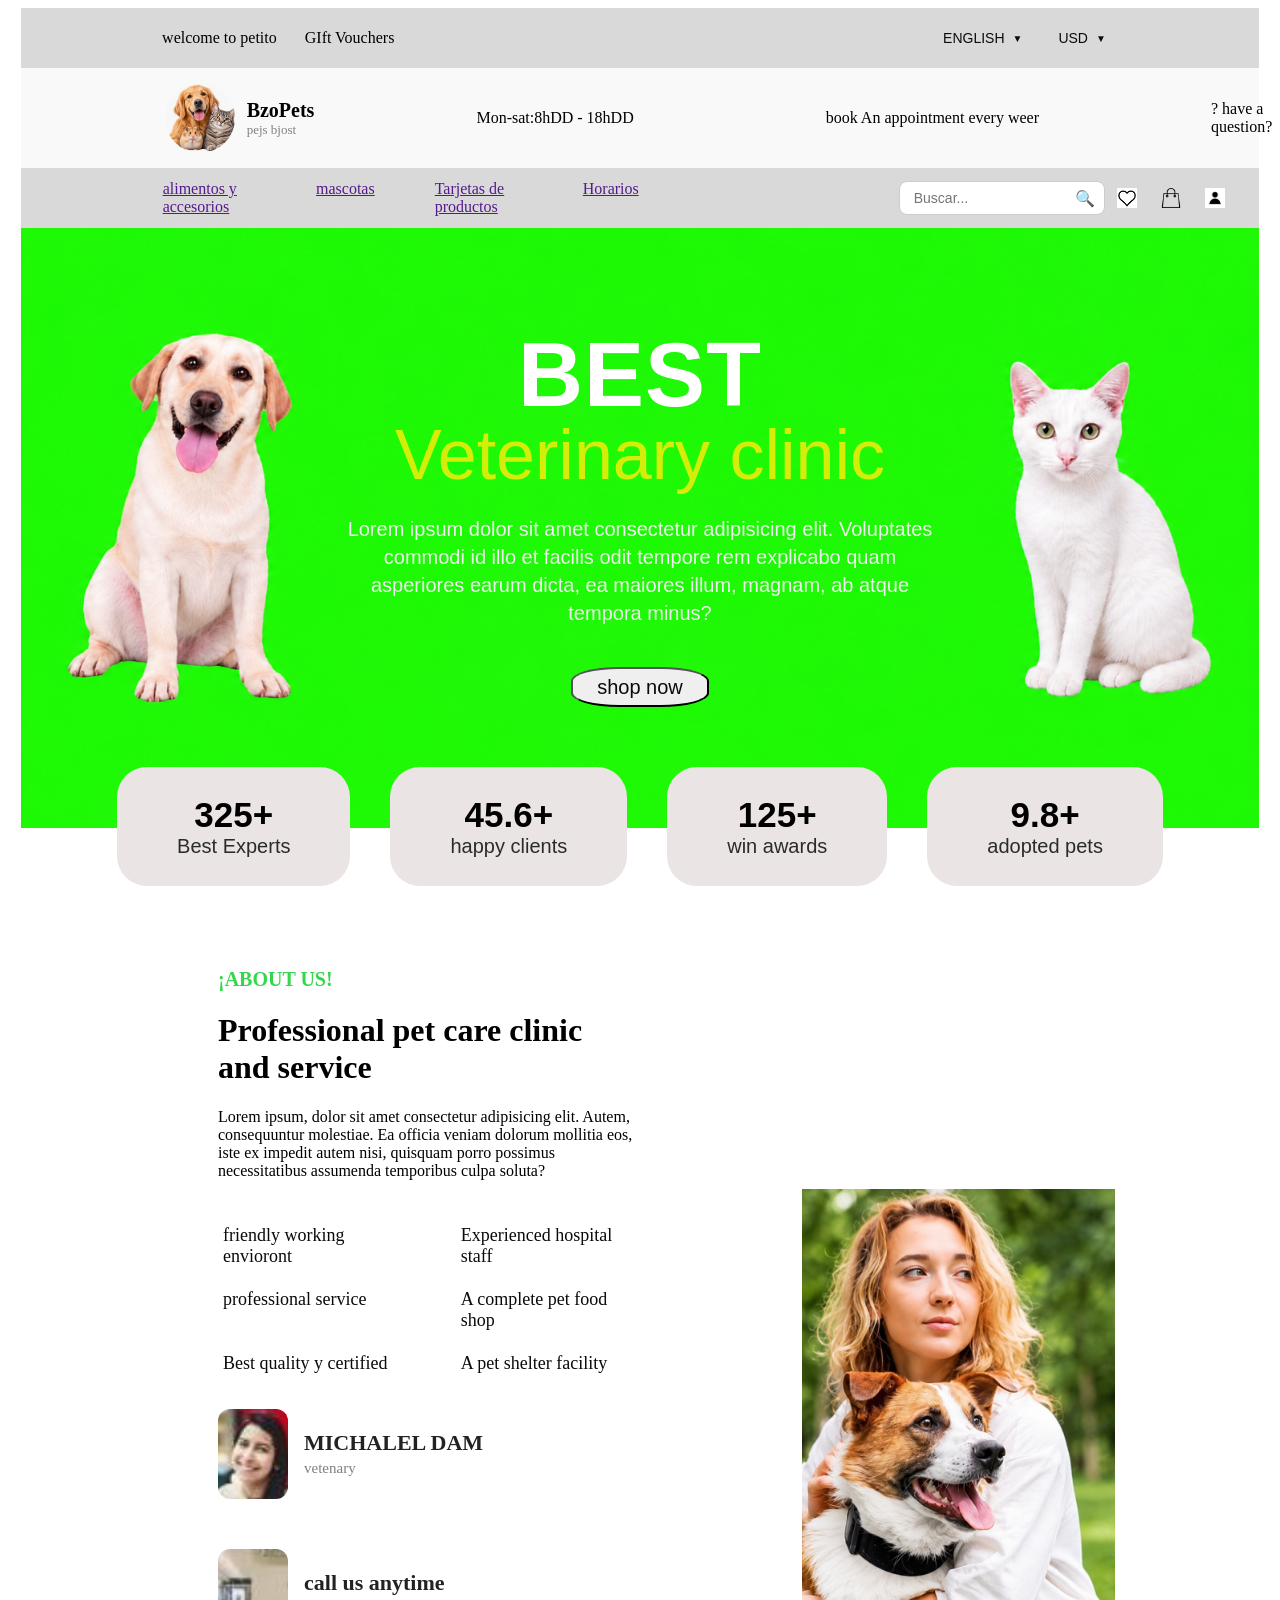
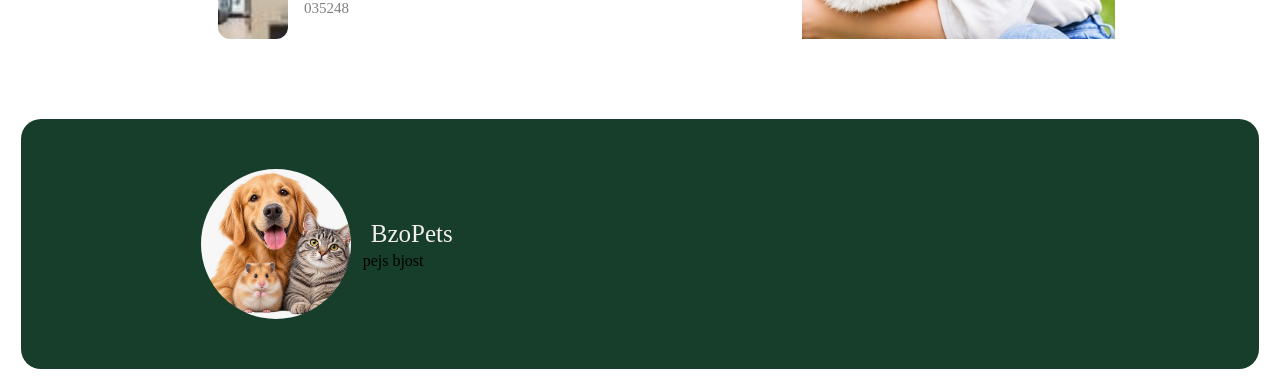
==== commit 58686fdc: "Resuelve conflicto de index.html" ====
--- a/index.html
+++ b/index.html
@@ -1,320 +1,169 @@
- <!DOCTYPE html>
+<!DOCTYPE html>
 <html lang="es">
 <head>
     <meta charset="UTF-8">
     <meta name="viewport" content="width=device-width, initial-scale=1.0">
-    <title> Huellas  Pet shop - Tienda de Mascotas</title>
-    <!-- FontAwesome para íconos -->
-    <link rel="stylesheet" href="css/styles.css">
+    <title>pagina principal</title>
+    <link rel="stylesheet" href="css/style.css" type="text/css"/>
 </head>
-<body class="alimento-accesorios">
+<body>
+      <div class="body">
+        
+        <div class="fondo_1">
+          <p class="letra_1">welcome to petito       GIft Vouchers</p>
+           <div class="barra"> 
+               <details class="opciones">
+                  <summary>ENGLISH</summary>
+                     <ul>
+                       <li>Espanol</li>
+                     </ul>
+              </details>
+              <details class="opciones">
+                <summary>USD</summary>
+                   <UL>
+                     <li>peso</li>
+                   </UL>
+              </details>
+           </div> 
+        </div>
+         
+      </div>
+    
+     <div class="body">
+        <div class="fondo_2">
+            
+         <div class="texto_foto">
+            <img src="images/WhatsApp Image 2026-10-27 at 3.07.59 PM.jpeg"  class="foto"   alt="Usabilidad" width="30%">
+             <div class="titulo">
+                <span class="linea1">BzoPets</span>
+                <span class="linea2">pejs bjost</span>
+             </div>
+             <p class="center">Mon-sat:8hDD - 18hDD                                                book An appointment every weer</p>
+             <p class="letra_2">? have a question?</p>
+         </div>
+             
+        </div>
+      </div>
+  <div class="body">
+      <div class="fondo_1">
+         <nav class="nav">
+           <ul class="lista">
+             <li><a href="">alimentos y accesorios</a></li>
+             <li><a href="">mascotas</a></li>
+             <li><a href="">Tarjetas de productos</a></li>
+             <li><a href="">Horarios</a></li>
+           </ul>
+            <form class="buscador" action="/buscar" method="get">
+             <input type="search" name="q" placeholder="Buscar...">
+             <button type="submit" aria-label="Buscar">🔍</button>
+           </form>
+            <img  class="imagen" src="images/hearts.jpg" alt="Usabilidad" width="20">
+            <img  class="imagen" src="images/687259.png" alt="Usabilidad" width="20">
+            <img  class="imagen" src="images/icono-usuario-establece-perfil-social-simbolo.avif" alt="Usabilidad" width="20">
+         </nav>
+      </div>
+  </div>
+    
+ <div class="body">
+      <div class="fondo_3">
+         <div class="titulo_2">
+            <p class="parrafo_1">BEST</p>
+            <p class="parrafo_2">Veterinary clinic</p>
+            <p class="parrafo_3">Lorem ipsum dolor sit amet consectetur adipisicing elit. Voluptates commodi id illo et facilis odit tempore rem explicabo quam asperiores earum dicta, ea maiores illum, magnam, ab atque tempora minus?</p>
+            
+            <div class="grupo_4">
+               <button class="boton">
+                  <p class="parrafo_4">shop now</p>
+               </button>
+             </div>
+            <div class="fila">
+              
+             <button class="boton_1">
+                <span class="linea_1">325+</span>
+                <span class="linea_2">Best Experts</span>
+             </button>
+                
+             <button class="boton_1">
+                <span class="linea_1">45.6+</span>
+                <span class="linea_2">happy clients</span>
+             </button>
 
-    <!-- Header Estilo Tienda Moderna -->
-    <header class="navbar">
-        <div class="nav-container">
-            <a href="#" class="logo">
-                <div class="logo-text">
-                    <span class="brand-tagline">Todo para su felicidad </span>
+             <button class="boton_1">
+                <span class="linea_1">125+</span>
+                <span class="linea_2">win awards</span>
+             </button>
+
+             <button class="boton_1">
+                <span class="linea_1">9.8+</span>
+                <span class="linea_2">adopted pets</span>
+             </button>
+            </div>
+         </div>
+       </div>
+
+  </div>
+
+ 
+   <div class="body">
+
+      <div class="mitades">
+
+    
+         <div class="fondo_4">
+            <p class="letra_3">¡ABOUT US!</p>
+            <h1>Professional pet care clinic and service</h1>
+            <p>Lorem ipsum, dolor sit amet consectetur adipisicing elit. Autem, consequuntur molestiae. Ea officia veniam dolorum mollitia eos, iste ex impedit autem nisi, quisquam porro possimus necessitatibus assumenda temporibus culpa soluta?</p>
+
+            <div class="columnas">
+              <p>friendly working envioront</p>
+              <p>professional service</p>
+              <p>Best quality y certified</p>
+              <p>Experienced hospital staff</p>
+              <p>A complete pet food shop</p>
+              <p>A pet shelter facility</p>
+           </div>
+
+            <div class="dos_fotos">
+
+               <div class="tarjeta">
+                    <img src="images/Captura de pantalla 2026-11-03 021509.png" alt="Usabilidad">
+                    <div class="texto_t">
+                       <p>MICHALEL DAM</p>
+                       <p>vetenary</p>
+                   </div>
                 </div>
-            </a>
-            <nav class="nav-links">
-                <a href="#inicio">Inicio</a>
-                <a href="#catalogo">Catálogo</a>
-                <a href="#categorias">Categorías</a>
-                <a href="#contacto">Contacto</a>
-            </nav>
-            <div class="nav-actions">
-                <button class="icon-btn"><i class="fa-solid fa-magnifying-glass"></i></button>
-                  
-                 
-                </button>
-            </div>
-        </div>
-    </header>
 
-    <!-- Contenido Principal -->
-    <main id="inicio" class="main-container">
+              <div class="tarjeta">
+                   <img src="images/Captura de pantalla 2026-11-03 021516.png" alt="Usabilidad">
+                   <div class="texto_t">
+                      <p>call us anytime</p>
+                      <p>035248</p>
+                   </div>
+                </div>
 
-        <!-- Título y Filtros Superiores -->
-        <div class="catalog-header">
-            <div class="title-area">
-                <h2> Alimentos y accesorios</h2>
-                <p>Productos seleccionados para su bienestar</p>
-            </div>
-            <!-- Filtros rápidos -->
-            <div class="filter-buttons">
-                <button class="filter-btn active" data-filter="all">Todos</button>
-                
             </div>
         </div>
 
-        <!-- Buscador -->
-        <div class="search-bar-container">
-            <i class="fa-solid fa-magnifying-glass"></i>
-            <input type="text" placeholder="Buscar alimentos o accesorios...">
-        </div>
+    
+       <div class="foto_derecha">
+          <img src="images/Mujer y perro en el parque.png" alt="Usabilidad" >
+       </div>
 
-        <!-- ================= SECCIÓN PERROS ================= -->
-        <section id="perros" class="section-group">
-            <h3 class="category-heading">Perros</h3>
-            <div class="product-grid">
-                
-                <!-- Alimento 1 -->
-                <div class="product-card" data-category="alimento">
-                    <div class="card-img">
-                        <img src="images/alimento perro dog chow.jpg" alt="Alimento Perros">
-                    </div>
-                    <h4>Alimento para perros</h4>
-                    <p class="subtext">Adultos • Bolsa de 10 kg</p>
-                    <p class="price">$ 89.900</p>
-                    <button class="btn-cart">Agregar al carrito</button>
-                </div>
+      </div>
 
-                <!-- Alimento 2 -->
-                <div class="product-card" data-category="alimento">
-                    <div class="card-img">
-                        <img src="images/perro agility-gold.png" alt="">
-                    </div>
-                    <h4>Croquetas para tu perro </h4>
-                    <p class="subtext">Sabor irresistible • 1.5kg</p>
-                    <p class="price">$ 39.000</p>
-                     <button class="btn-cart">Agregar al carrito</button>
+   </div>  
 
-                </div>
-
-                <!-- Alimento 3 -->
-                <div class="product-card" data-category="alimento">
-                    <div class="card-img">
-                        <img src="images/perro-metabolic.webp" " alt="Alimentos perro">
-                    </div>
-                    <h4>Alimento  Perro</h4>
-                    <p class="subtext">es un alimento clínico medicado para bajar de peso. • 3.5 kg</p>
-                    <p class="price">$ 128.000</p>
-                 <button class="btn-cart">Agregar al carrito</button>
-
-                </div>
-
-                <!-- Accesorio 1 -->
-                <div class="product-card" data-category="accesorio">
-                    <div class="card-img">
-                        <img src="images/huessos perros-2.webp"hueso perro">
-                    </div>
-                    <h4>Hueso para mascotas</h4>
-                    <p class="subtext">Huesos reales de res o cerdo </p>
-                    <p class="price">$ 7.900</p>
-                   <button class="btn-cart">Agregar al carrito</button>
-
-                </div>
-
-                <!-- Accesorio 2 -->
-                <div class="product-card" data-category="accesorio">
-                    <div class="card-img">
-                        <img src="images/collar-perro.jpg" alt="Collar perro">
-                    </div>
-                    <h4>Collar para perros</h4>
-                    <p class="subtext">Talla L • Ajustable</p>
-                    <p class="price">$ 24.900</p>
-                   <button class="btn-cart">Agregar al carrito</button>
-            </div>
-
-                <!-- Accesorio 3 -->
-                <div class="product-card" data-category="accesorio">
-                    <div class="card-img">
-                        <img src="images/arnes-perro.webp" alt="Arnés perro">
-                    </div>
-                    <h4>Arnés para perros</h4>
-                    <p class="subtext">Talla M • Cómodo y resistente</p>
-                    <p class="price">$ 36.900</p>
-                    <button class="btn-cart">Agregar al carrito</button>
-
-                </div>
-
-            
-                </div>
-        </section>
-
-
-
-        <!-- ================= SECCIÓN GATOS ================= -->
-        <section id="gatos" class="section-group">
-            <h3 class="category-heading">Gatos</h3>
-            <div class="product-grid">
-                
-                <!-- Alimento 1 -->
-                <div class="product-card" data-category="alimento">
-                    <div class="card-img">
-                        <img src="images/gato-gatsy.jpg" alt="Alimento gatos">
-                    </div>
-                    <h4>Alimento para gatos</h4>
-                    <p class="subtext">Adultos • Bolsa de 1.5 kg</p>
-                    <p class="price">$ 42.900</p>
-                  <button class="btn-cart">Agregar al carrito</button>
-
-                </div>
-
-                <!-- Alimento 2 -->
-                <div class="product-card" data-category="alimento">
-                    <div class="card-img">
-                        <img src="images/gato-magic.png" alt="Sobres gato">
-                    </div>
-                    <h4>Pack Sobres Salmón Gato</h4>
-                    <p class="subtext">Bolsa 1 kg </p>
-                    <p class="price">$ 6.350</p>
-                    <button class="btn-cart">Agregar al carrito</button>
-
-                </div>
-
-                <!-- Alimento 3 -->
-                <div class="product-card" data-category="alimento">
-                    <div class="card-img">
-                        <img src="images/gato-whiskas.jpg"Snacks gato">
-                    </div>
-                    <h4>Snacks con Catnip</h4>
-                    <p class="subtext">Crujientes • 85g</p>
-                    <p class="price">$ 14.500</p>
-                     <button class="btn-cart">Agregar al carrito</button>
-
-                </div>
-
-                <!-- Accesorio 1 -->
-                <div class="product-card" data-category="accesorio">
-                    <div class="card-img">
-                        <img src="images/rascador.jpg" alt="Rascador gato">
-                    </div>
-                    <h4>Rascador para gatos</h4>
-                    <p class="subtext">Mediano con torre</p>
-                    <p class="price">$ 69.900</p>
-                    <button class="btn-cart">Agregar al carrito</button>
-
-                </div>
-
-                <!-- Accesorio 2 -->
-                <div class="product-card" data-category="accesorio">
-                    <div class="card-img">
-                        <img src="images/coca-gato.webp" alt="Comedero gato">
-                    </div>
-                    <h4>Comedero Cerámica Gato</h4>
-                    <p class="subtext">Anti-estrés ergonómico</p>
-                    <p class="price">$ 28.000</p>
-                  <button class="btn-cart">Agregar al carrito</button>
-
-                </div>
-
-                <!-- Accesorio 3 -->
-                <div class="product-card" data-category="accesorio">
-                    <div class="card-img">
-                        <img src="images/juego-gato.jpg" alt="Juguete varita">
-                    </div>
-                    <h4>Juegos para gato </h4>
-                    <p class="subtext">Diversión interactiva</p>
-                    <p class="price">$ 19.900</p>
-                    <button class="btn-cart">Agregar al carrito</button>
-
-                </div>
-
-            </div>
-        </section>
-
-        <!-- ================= SECCIÓN HÁMSTERS ================= -->
-        <section id="hamsters" class="section-group">
-            <h3 class="category-heading">Hámsters</h3>
-            <div class="product-grid">
-                
-                <!-- Alimento 1 -->
-                <div class="product-card" data-category="alimento">
-                    <div class="card-img">
-                        <img src="images/hamster-piamonttina.webp" alt="Semillas hamster">
-                    </div>
-                    <h4>Alimento para roedores</h4>
-                    <p class="subtext">Mezcla nutritiva • 500g</p>
-                    <p class="price">$ 16.900</p>
-                   <button class="btn-cart">Agregar al carrito</button>
-
-                </div>
-
-                <!-- Alimento 2 -->
-             <div class="product-card" data-category="alimento">
-                    <div class="card-img">
-                        <img src="images/2ham.jpg" alt="Semillas hamster">
-                    </div>
-                    <h4>Alimento para roedores</h4>
-                    <p class="subtext">Mezcla nutritiva • 100g</p>
-                    <p class="price">$ 6.900</p>
-                   <button class="btn-cart">Agregar al carrito</button>
-
-                </div>
-
-                <!-- Alimento 3 -->
-                <div class="product-card" data-category="alimento">
-                    <div class="card-img">
-                        <img src="images/gotas.jpg" alt="Vitaminas hamster">
-                    </div>
-                    <h4>Gotas Multivitamínicas</h4>
-                    <p class="subtext">Para el agua diaria</p>
-                    <p class="price">$ 15.000</p>
-                   <button class="btn-cart">Agregar al carrito</button>
-
-                </div>
-
-                <!-- Accesorio 1 -->
-                <div class="product-card" data-category="accesorio">
-                    <div class="card-img">
-                        <img src="images/casa madera.jpg" alt="Casa madera">
-                    </div>
-                    <h4>Casa para roedores Madera</h4>
-                    <p class="subtext">Refugio ecológico seguro</p>
-                    <p class="price">$ 39.900</p>
-                    <button class="btn-cart">Agregar al carrito</button>
-
-                </div>
-
-                <!-- Accesorio 2 -->
-                <div class="product-card" data-category="accesorio">
-                    <div class="card-img">
-                        <img src="images/rueda de ejercicio.jpg" alt="Rueda hamster">
-                    </div>
-                    <h4>Rueda de Ejercicio</h4>
-                    <p class="subtext">Silenciosa • 20cm</p>
-                    <p class="price">$ 29.900</p>
-                  <button class="btn-cart">Agregar al carrito</button>
-
-                </div>
-
-                <!-- Accesorio 3 -->
-                <div class="product-card" data-category="accesorio">
-                    <div class="card-img">
-                        <img src="images/jaula.webp" alt="Jaula hamster">
-                    </div>
-                    <h4>Jaula con Tubos y Túneles</h4>
-                    <p class="subtext">Multinivel equipada</p>
-                    <p class="price">$ 75.000</p>
-                     <button class="btn-cart">Agregar al carrito</button>
-
-                </div>
-
-            </div>
-        </section>
-
-    </main>
-                                                                                      
-             <div class="footer">
+  <div class="body">
+      <div class="footer">
           <div class="texto_foto_r">
-             <img src="images/footer.jpeg"  class="foto_left"   alt="Usabilidad" >
+             <img src="images/WhatsApp Image 2026-10-27 at 3.07.59 PM.jpeg"  class="foto_left"   alt="Usabilidad" width="30%">
              <div class="titulo_3">
                 <span class="letra_for">BzoPets</span>
                 <span class="letra_fur">pejs bjost</span>
              </div>
-               <div class="columnas_texto">
-                  <h1 style="color: white;">Navegacion</h1>
-                  <p><a href="" style="color: white;">alimentos y accesorios</a></p>
-                  <p><a href="" style="color: white;">mascotas</a></p>
-                  <p><a href="" style="color: white;">Tarjetas de productos</a></p>
-                  <h1 style="color: white;">Informacion</h1>
-                  <p><a href="" style="color: white;">Horarios</a></p>
-                  <p><a href=""style="color: white;">Shop now</a></p>
-               </div>
-            </div>
+         </div>
       </div>
   </div>
+  
 </body>
 </html>
--- a/css/style.css
+++ b/css/style.css
@@ -0,0 +1,443 @@
+.fondo_1{
+    width: 98%;
+    height: 60px;
+    background-color: rgb(217, 217, 217);
+    border: 2px solid rgb(217, 217, 217);
+    box-sizing: border-box;        
+    padding: 0 20px;               
+    display: flex;
+    justify-content: space-between; 
+    align-items: center; 
+}
+.body{
+    border: white;
+    background-color: white;
+    display: flex;
+    justify-content: center;
+    align-items: center;
+}
+.foto{
+   width: 70px;
+   height: 70px;
+   border-radius: 60%;
+   object-fit: cover;
+   margin-left:  124px;
+}
+.letra_1{
+    color: black;
+    font-size: 16px;
+    text-align: left;
+    padding-left: 10%;
+    line-height: 34px;
+    white-space: pre;  
+}
+.letra_2{
+    display: flex;
+    align-items: center;
+    gap: 20px;
+    padding-left: 160px;
+}
+.letra_2 p{
+  margin: 0;
+}
+.barra{
+    display: flex;
+    justify-content: flex-end;
+    align-items: flex-start;
+    gap: 12px;
+    width: 100%;
+    box-sizing: border-box;
+    padding: 10%;
+}
+.opciones{
+    width: fit-content;
+    font-family: Arial, Helvetica, sans-serif;
+    position: relative;
+    font-size: 14px;
+}
+.opciones summary {
+  display: flex;
+  justify-content: flex-start;
+  align-items: center;
+  gap: 8px;
+  color: rgb(12, 12, 12);
+  padding: 8px 12px;
+  border-radius: 8px;
+  cursor: pointer;
+  list-style: none;
+}
+.opciones summary::-webkit-details-marker {
+  display: none;
+}
+
+.opciones summary::after {
+  content: "▼";
+  font-size: 10px;
+  transition: transform 0.3s;
+}
+
+.opciones[open] summary::after {
+  transform: rotate(180deg);
+}
+
+.opciones ul {
+  position: absolute;              
+  top: 100%;                       
+  left: 0;
+  width: 100%;
+  margin: 6px 0 0 0;
+  padding: 0;
+  list-style: none;
+  background-color: white;
+  border: 1px solid #ccc;
+  border-radius: 8px;
+  z-index: 10;                     
+  box-sizing: border-box;
+}
+
+.opciones li {
+  padding:  14px;
+  cursor: pointer;
+  white-space: nowrap;
+}
+
+.opciones li:hover {
+  background-color: #f5f5f5;
+}
+.fondo_2{
+    width: 98%;
+    height: 100px;
+    background-color: rgb(249, 249, 249);
+    box-sizing: border-box;        
+    padding-left:  20px;               
+    display: flex;
+    justify-content: space-between; 
+    align-items: center; 
+}
+.texto_foto{
+    display: flex;
+    align-items: center;
+    gap: 12px;
+}
+.izquierda img{
+   width: 60px;
+   height: 60px;
+   object-fit: cover;
+   flex-shrink: 0;
+}
+.fondo_2 p{
+   margin: 0;
+}
+.titulo {
+   display: flex;
+   flex-direction: column;          
+   line-height: 1.2;                
+}
+.linea1 {
+   font-size: 20px;
+   font-weight: bold;
+}
+.linea2 {
+   font-size: 13px;
+   color: gray;
+}
+.center{
+    align-items: center;
+    padding-left: 150px;
+    white-space: pre;
+}
+.meny{
+    align-items: center;
+    padding-left: 10px;
+}
+.nav{
+    border: white;
+    background-color:rgb(217, 217, 217);
+    display: flex;
+    justify-content: center;
+    align-items: center;
+}
+.lista{
+  display: flex;              
+  flex-direction: row;        
+  flex-wrap: nowrap;          
+  gap: 60px;                  
+  list-style: none;           
+  margin: 0;                  
+  padding-left: 120px;                 
+}
+.lista li {
+  cursor: pointer;
+}
+.buscador {
+  position: relative;           
+  width: 250px;
+  padding-left: 260px;
+}
+.buscador input {
+  width: 100%;
+  box-sizing: border-box;
+  padding: 8px 40px 8px 14px;    
+  font-size: 14px;
+  border: 1px solid #ccc;
+  border-radius: 8px;
+  outline: none;
+}
+
+.buscador input:focus {
+  border-color: #e67e22;
+}
+
+.buscador button {
+  position: absolute;
+  right: 6px;                   
+  top: 50%;
+  transform: translateY(-50%);   
+  background: none;              
+  border: none;                 
+  padding: 4px;
+  font-size: 16px;
+  cursor: pointer;
+}
+
+.buscador button:hover {
+  opacity: 0.7;
+}
+.imagen{
+  padding: 12px;
+}
+.fondo_3{
+  width: 98%;
+  height: 600px;
+  background-image: url("../images/Perro\ y\ gato\ sobre\ fondo\ verde\ vibrante.png");
+  background-size: 100% auto;
+  background-position: center;
+  background-repeat: no-repeat;
+  background-position: center 70%;
+
+  display: flex;
+  justify-content: center;
+  align-items: center;
+  box-sizing: border-box;
+  padding-bottom: 300px;
+}
+.titulo_2 {
+  display: flex;
+  flex-direction: column;
+  align-items: center;
+  text-align: center;
+  font-family: Arial, Helvetica, sans-serif;
+  padding-top: 460px;
+}
+.titulo_2 p {
+  margin: 0;
+}
+.titulo_2 .parrafo_1{
+  font-size: 90px;
+  font-weight: bold;
+  color: white;
+  letter-spacing: 1px;
+  line-height: 1;
+}
+.titulo_2 .parrafo_2{
+  font-size: 70px;
+  font-weight: lighter;
+  color: rgb(212, 238, 10);
+  line-height: 1;
+  margin-top: 0;
+}
+.titulo_2 .parrafo_3{
+  font-size: 20px;
+  color: #eee;
+  margin-top: 25px;
+  max-width: 600px;
+  line-height: 1.4;
+}
+.titulo_2 .parrafo_4{
+  font-size: 20px;
+  color: #0a0a0a;
+  margin: 0;                       
+  line-height: 3;                  
+  text-align: center;
+}
+.boton {
+  display: inline-flex;
+  justify-content: center;
+  align-items: center;
+  height: 40px;
+  padding: 0 24px;
+  border-radius: 35%;
+}
+.boton:hover {
+  background-color: #b0d300;   
+}
+.boton:active {
+  transform: scale(0.97);      
+}
+.grupo_4 {
+  display: flex;
+  flex-direction: column;
+  align-items: center;
+  margin-top: 40px;            
+}
+.fila {
+  display: flex;
+  justify-content: center;
+  align-items: flex-start;
+  gap: 40px;
+  margin-top: 60px;
+}
+.boton_1 {
+  display: flex;
+  flex-direction: column;      
+  justify-content: center;
+  align-items: center;
+  gap: 4px;                    
+  padding: 30px 60px;          
+  background-color: #eae4e4;
+  border: none;
+  border-radius: 30px;
+  cursor: pointer;
+  transition: 0.3s;
+}
+.boton_1 .linea_1 {
+  font-size: 35px;
+  font-weight: bold;
+  color: rgb(0, 0, 0);
+  line-height: 1;
+}
+.boton_1 .linea_2 {
+  font-size: 20px;
+  color: #2c2b2b;
+  line-height: 1;
+}
+.boton_1:hover {
+  background-color: #9ed300;
+}
+.mitades {
+  display: flex;
+  align-items: center;
+  gap: 10px;
+  width: 100%;
+}
+.fondo_4 {
+  flex: 2;
+  background-color: white;
+  padding-left: 210px;
+  box-sizing: border-box;
+  margin-top: 120px;
+}
+.letra_3 {
+  color: #35d64d;
+  font-size: 20px;
+  font-weight: bold;
+}
+.columnas {
+  display: grid;
+  grid-template-rows: repeat(3, auto);
+  grid-auto-flow: column;
+  column-gap: 60px;
+  row-gap: 12px;
+  justify-content: center;
+  margin-top: 40px;
+}
+.columnas p {
+  margin: 5px;
+  font-size: 18px;
+  color: rgb(11, 11, 11);
+}
+.dos_fotos {
+  display: flex;
+  justify-content: space-between;
+  align-items: center;
+  flex-wrap: wrap;            
+  gap: 20px;
+  width: 100%;
+  box-sizing: border-box;
+}
+.tarjeta {
+  display: flex;
+  align-items: center;
+  gap: 16px;
+  margin-top: 30px;
+}
+.tarjeta img {
+  width: 70px;
+  height: 90px;
+  object-fit: cover;
+  border-radius: 12px;
+  flex-shrink: 0;
+}
+.tarjeta .texto_t p {
+  margin: 0;
+}
+.tarjeta .texto_t p:first-child {
+  font-size: 22px;
+  font-weight: bold;
+  color: #222;
+}
+.tarjeta .texto_t p:last-child {
+  font-size: 15px;
+  color: gray;
+  margin-top: 4px;
+}
+.foto_derecha {
+  flex: 3;
+  display: flex;
+  justify-content: center;
+  align-self: flex-end;
+}
+.foto_derecha img{
+  width: 50%;
+  max-width: 600px;
+  height: 450px;
+  object-fit: cover;
+}
+.footer{
+  width: 98%;
+  height: 250px;
+  background-color: #173D2B;
+  margin-top: 80px;
+  border-radius: 20px;
+}
+.foto_left{
+  width: 150px;
+  height: 150px;
+  border-radius: 50%;
+  object-fit: cover;
+  margin-left: 180px;
+}
+.titulo_3{
+  display: flex;
+  flex-direction: column;          
+  line-height: 1.2;                
+}
+.letra_for{
+  color: rgb(243, 239, 239);
+  font-size: 25px;
+  text-align: left;
+  padding-left: 10%;
+  line-height: 34px;
+  white-space: pre;  
+}
+.letra_fur{
+  display: flex;
+  align-items: center;
+  gap: 20px;
+}
+.letra_fur p{
+  margin: 0;
+}
+.texto_foto_r{ 
+  display: flex;
+  align-items: center;
+  gap: 12px;
+  margin-top: 50px;
+}
+.mitades {
+  display: flex;
+  align-items: center;
+  gap: 10px;
+  width: 100%;
+}
+  
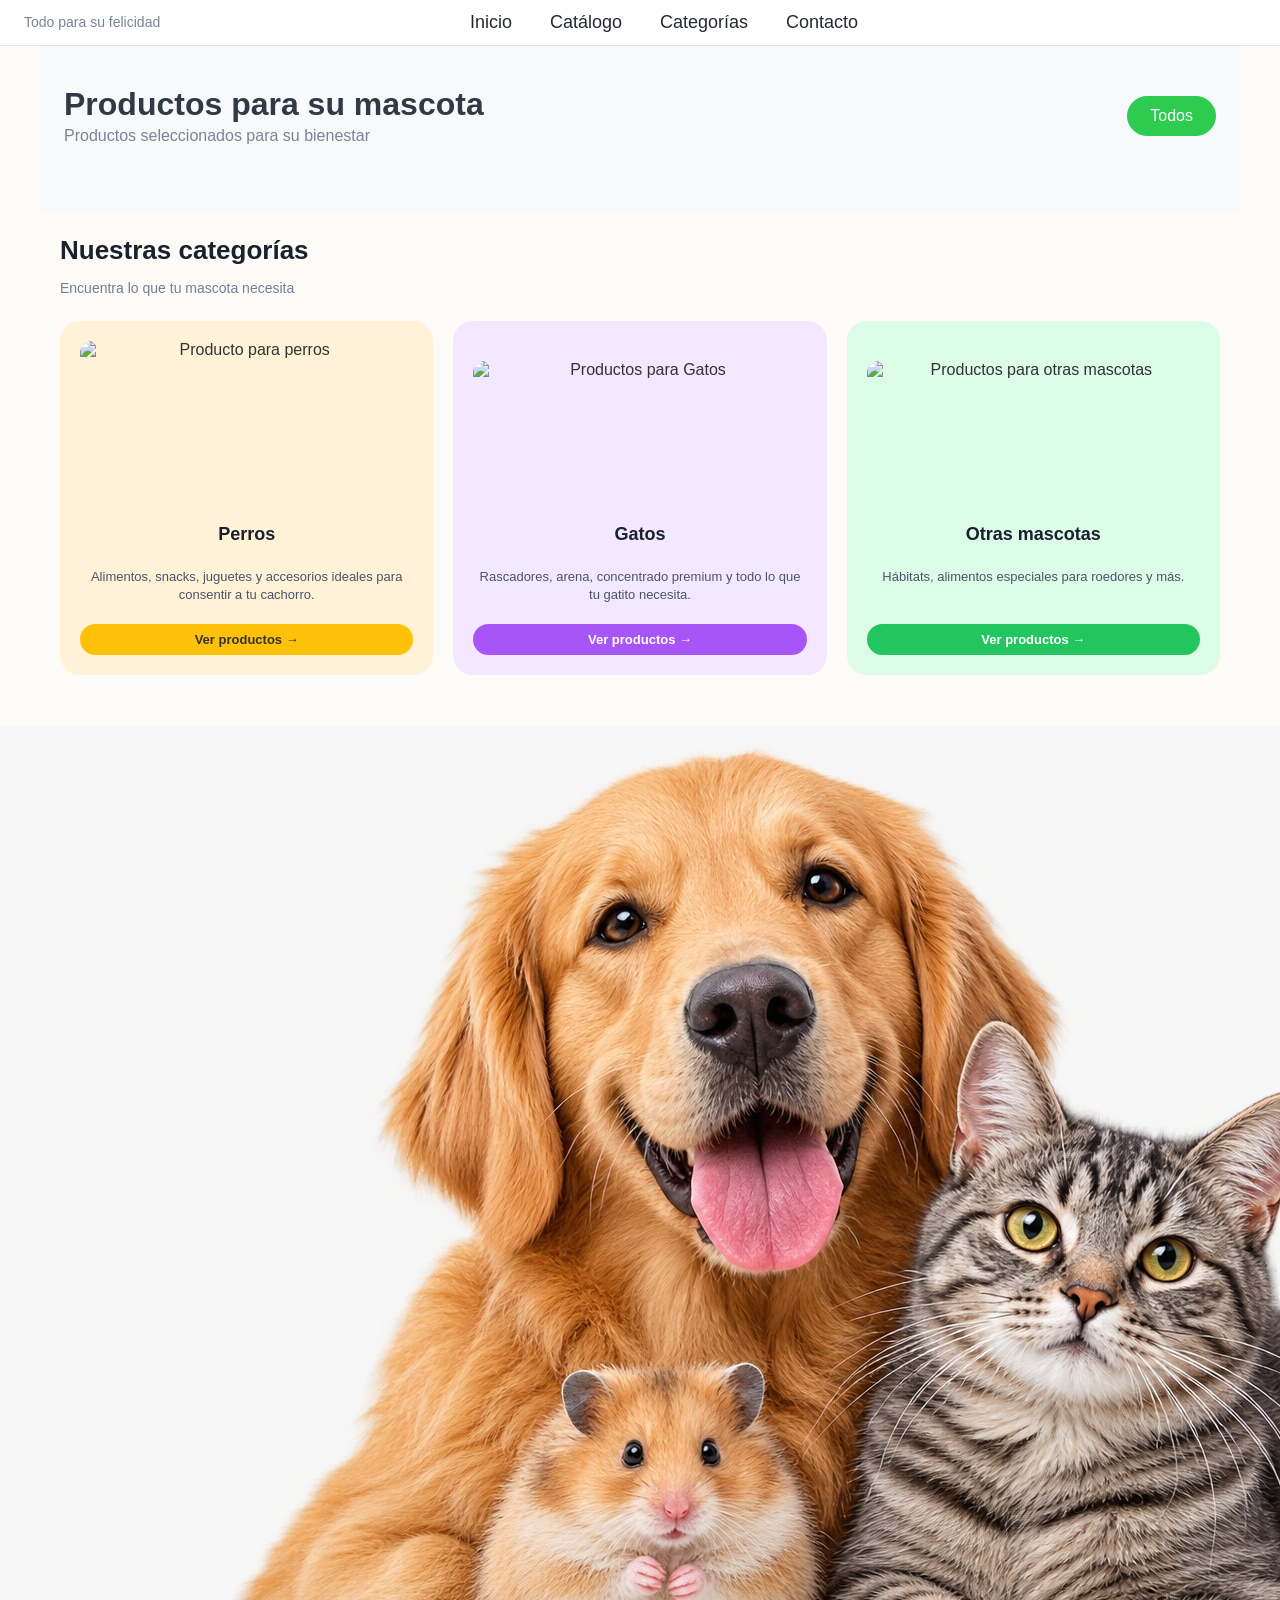
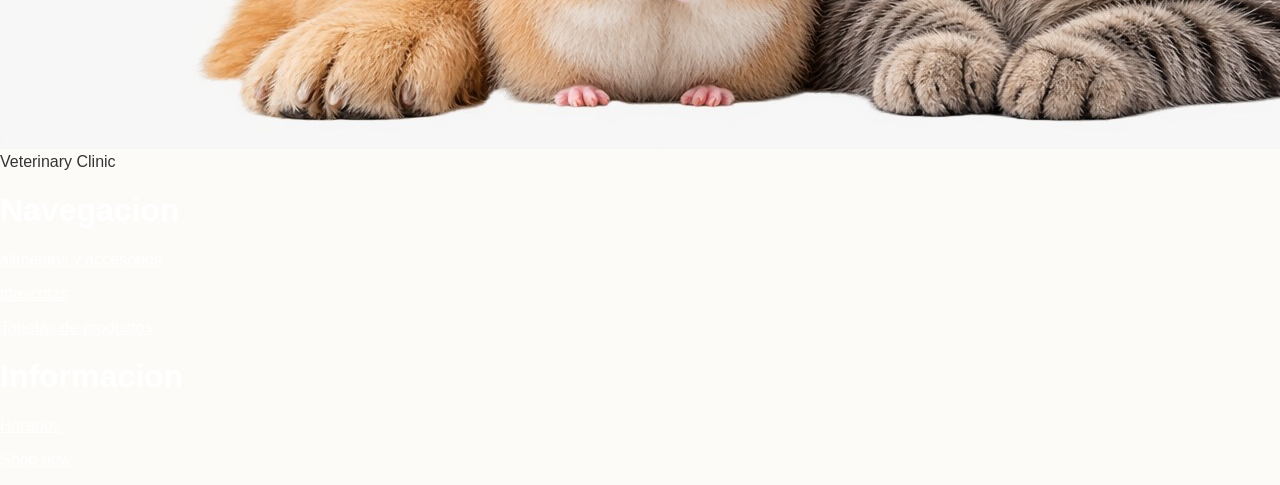
==== commit 3428f477: "Actualización de diseño, estilos y pie de página" ====
--- a/index.html
+++ b/index.html
@@ -3,167 +3,105 @@
 <head>
     <meta charset="UTF-8">
     <meta name="viewport" content="width=device-width, initial-scale=1.0">
-    <title>pagina principal</title>
-    <link rel="stylesheet" href="css/style.css" type="text/css"/>
+    <title>Huellas Pet Shop</title>
+    <!-- Enlace correcto a la hoja de estilos -->
+    <link rel="stylesheet" href="css/style.css">
 </head>
-<body>
-      <div class="body">
-        
-        <div class="fondo_1">
-          <p class="letra_1">welcome to petito       GIft Vouchers</p>
-           <div class="barra"> 
-               <details class="opciones">
-                  <summary>ENGLISH</summary>
-                     <ul>
-                       <li>Espanol</li>
-                     </ul>
-              </details>
-              <details class="opciones">
-                <summary>USD</summary>
-                   <UL>
-                     <li>peso</li>
-                   </UL>
-              </details>
-           </div> 
+<body class="categoria">
+
+    <!-- Header Estilo Tienda Moderna -->
+    <header class="navbar">
+        <div class="nav-container">
+            <a href="#inicio" class="logo" aria-label="Huellas Pet Shop, inicio">
+                <span class="brand-tagline">Todo para su felicidad</span>
+            </a>
+            <nav class="nav-links" aria-label="Navegación principal">
+                <a href="#inicio">Inicio</a>
+                <a href="#content">Catálogo</a>
+                <a href="#categorias">Categorías</a>
+                <a href="#contacto">Contacto</a>
+            </nav>
         </div>
-         
-      </div>
-    
-     <div class="body">
-        <div class="fondo_2">
+    </header>
+
+    <!-- Contenedor General -->
+    <div class="contenedor">
+
+        <!-- Contenido Principal (Buscador y Encabezado de Catálogo) -->
+        <main id="inicio" class="main-container">
+
+            <!-- Título y Filtros Superiores -->
+            <div class="catalog-header">
+                <div class="title-area">
+                    <h2>Productos para su mascota</h2>
+                    <p>Productos seleccionados para su bienestar</p>
+                </div>
+                <!-- Filtros rápidos -->
+                <div class="filter-buttons">
+                    <button class="filter-btn active" data-filter="all">Todos</button>
+                </div>
+            </div>
+
+        </main>
+
+        <!-- Sección de Categorías -->
+        <section class="categorias-mascotas" id="categorias">
+            <img class="perro" src="https://i.pinimg.com/originals/61/40/39/61403969d75b744395a303cbf1833c83.png" alt="">
+            <h2>Nuestras categorías</h2>
+            <p class="subtitulo">Encuentra lo que tu mascota necesita</p>
             
-         <div class="texto_foto">
-            <img src="images/WhatsApp Image 2026-10-27 at 3.07.59 PM.jpeg"  class="foto"   alt="Usabilidad" width="30%">
-             <div class="titulo">
-                <span class="linea1">BzoPets</span>
-                <span class="linea2">pejs bjost</span>
-             </div>
-             <p class="center">Mon-sat:8hDD - 18hDD                                                book An appointment every weer</p>
-             <p class="letra_2">? have a question?</p>
-         </div>
-             
-        </div>
-      </div>
-  <div class="body">
-      <div class="fondo_1">
-         <nav class="nav">
-           <ul class="lista">
-             <li><a href="">alimentos y accesorios</a></li>
-             <li><a href="">mascotas</a></li>
-             <li><a href="">Tarjetas de productos</a></li>
-             <li><a href="">Horarios</a></li>
-           </ul>
-            <form class="buscador" action="/buscar" method="get">
-             <input type="search" name="q" placeholder="Buscar...">
-             <button type="submit" aria-label="Buscar">🔍</button>
-           </form>
-            <img  class="imagen" src="images/hearts.jpg" alt="Usabilidad" width="20">
-            <img  class="imagen" src="images/687259.png" alt="Usabilidad" width="20">
-            <img  class="imagen" src="images/icono-usuario-establece-perfil-social-simbolo.avif" alt="Usabilidad" width="20">
-         </nav>
-      </div>
-  </div>
-    
- <div class="body">
-      <div class="fondo_3">
-         <div class="titulo_2">
-            <p class="parrafo_1">BEST</p>
-            <p class="parrafo_2">Veterinary clinic</p>
-            <p class="parrafo_3">Lorem ipsum dolor sit amet consectetur adipisicing elit. Voluptates commodi id illo et facilis odit tempore rem explicabo quam asperiores earum dicta, ea maiores illum, magnam, ab atque tempora minus?</p>
-            
-            <div class="grupo_4">
-               <button class="boton">
-                  <p class="parrafo_4">shop now</p>
-               </button>
-             </div>
-            <div class="fila">
-              
-             <button class="boton_1">
-                <span class="linea_1">325+</span>
-                <span class="linea_2">Best Experts</span>
-             </button>
+            <div class="contenedor-tarjetas">
                 
-             <button class="boton_1">
-                <span class="linea_1">45.6+</span>
-                <span class="linea_2">happy clients</span>
-             </button>
+                <!-- Tarjeta 1: Perros -->
+                <article class="tarjeta-cat perros">
+                    <img src="https://png.pngtree.com/png-vector/20250805/ourmid/pngtree-golden-retriever-puppy-smiling-on-white-background-realistic-photo-png-image_16992961.webp" alt="Producto para perros">
+                    <h3>Perros</h3>
+                    <p>Alimentos, snacks, juguetes y accesorios ideales para consentir a tu cachorro.</p>
+                    <a href="#" class="btn-cat">Ver productos →</a>
+                </article>
 
-             <button class="boton_1">
-                <span class="linea_1">125+</span>
-                <span class="linea_2">win awards</span>
-             </button>
+                <!-- Tarjeta 2: Gatos -->
+                <article class="tarjeta-cat gatos">
+                    <img src="https://artero.com/media/wysiwyg/gato-comun-europeo_2.png" alt="Productos para Gatos">
+                    <h3>Gatos</h3>
+                    <p>Rascadores, arena, concentrado premium y todo lo que tu gatito necesita.</p>
+                    <a href="#" class="btn-cat">Ver productos →</a>
+                </article>
 
-             <button class="boton_1">
-                <span class="linea_1">9.8+</span>
-                <span class="linea_2">adopted pets</span>
-             </button>
-            </div>
-         </div>
-       </div>
-
-  </div>
-
- 
-   <div class="body">
-
-      <div class="mitades">
-
-    
-         <div class="fondo_4">
-            <p class="letra_3">¡ABOUT US!</p>
-            <h1>Professional pet care clinic and service</h1>
-            <p>Lorem ipsum, dolor sit amet consectetur adipisicing elit. Autem, consequuntur molestiae. Ea officia veniam dolorum mollitia eos, iste ex impedit autem nisi, quisquam porro possimus necessitatibus assumenda temporibus culpa soluta?</p>
-
-            <div class="columnas">
-              <p>friendly working envioront</p>
-              <p>professional service</p>
-              <p>Best quality y certified</p>
-              <p>Experienced hospital staff</p>
-              <p>A complete pet food shop</p>
-              <p>A pet shelter facility</p>
-           </div>
-
-            <div class="dos_fotos">
-
-               <div class="tarjeta">
-                    <img src="images/Captura de pantalla 2026-11-03 021509.png" alt="Usabilidad">
-                    <div class="texto_t">
-                       <p>MICHALEL DAM</p>
-                       <p>vetenary</p>
-                   </div>
-                </div>
-
-              <div class="tarjeta">
-                   <img src="images/Captura de pantalla 2026-11-03 021516.png" alt="Usabilidad">
-                   <div class="texto_t">
-                      <p>call us anytime</p>
-                      <p>035248</p>
-                   </div>
-                </div>
+                <!-- Tarjeta 3: Otras Mascotas -->
+                <article class="tarjeta-cat otras">
+                    <img src="https://png.pngtree.com/png-clipart/20231028/original/pngtree-hamster-transparent-background-png-image_13446262.png" alt="Productos para otras mascotas">
+                    <h3>Otras mascotas</h3>
+                    <p>Hábitats, alimentos especiales para roedores y más.</p>
+                    <a href="#" class="btn-cat">Ver productos →</a>
+                </article>
 
             </div>
+        </section>
+
+    </div> <!-- Fin de .contenedor -->
+
+    <!-- Pie de página (Footer) con clases únicas e imagen conectada -->
+    <footer class="bzopets-footer-box">
+        <div class="bzopets-footer-flex-row">
+            <img src="images/piedepagina.jpeg" class="bzopets-footer-img-circle" alt="Logo Footer">
+            
+            <div class="bzopets-footer-titles-group">
+                <span class="bzopets-footer-main-title">Veterinary</span>
+                <span class="bzopets-footer-sub-title">Clinic</span>
+            </div>
+            
+            <div class="bzopets-footer-grid-columns">
+                <h1 style="color: white;">Navegacion</h1>
+                <p><a href="" style="color: white;">alimentos y accesorios</a></p>
+                <p><a href="" style="color: white;">mascotas</a></p>
+                <p><a href="" style="color: white;">Tarjetas de productos</a></p>
+                <h1 style="color: white;">Informacion</h1>
+                <p><a href="" style="color: white;">Horarios</a></p>
+                <p><a href="" style="color: white;">Shop now</a></p>
+            </div>
         </div>
+    </footer>
 
-    
-       <div class="foto_derecha">
-          <img src="images/Mujer y perro en el parque.png" alt="Usabilidad" >
-       </div>
-
-      </div>
-
-   </div>  
-
-  <div class="body">
-      <div class="footer">
-          <div class="texto_foto_r">
-             <img src="images/WhatsApp Image 2026-10-27 at 3.07.59 PM.jpeg"  class="foto_left"   alt="Usabilidad" width="30%">
-             <div class="titulo_3">
-                <span class="letra_for">BzoPets</span>
-                <span class="letra_fur">pejs bjost</span>
-             </div>
-         </div>
-      </div>
-  </div>
-  
 </body>
-</html>+</html>         
--- a/css/style.css
+++ b/css/style.css
@@ -1,443 +1,496 @@
-.fondo_1{
-    width: 98%;
-    height: 60px;
-    background-color: rgb(217, 217, 217);
-    border: 2px solid rgb(217, 217, 217);
-    box-sizing: border-box;        
-    padding: 0 20px;               
-    display: flex;
-    justify-content: space-between; 
-    align-items: center; 
-}
-.body{
-    border: white;
-    background-color: white;
-    display: flex;
+/* ==================================================
+   0. ESTILOS GENERALES DE LA PÁGINA
+================================================== */
+body {
+    margin: 0;
+    padding: 0;
+    font-family: 'Segoe UI', Tahoma, Geneva, Verdana, sans-serif;
+    background-color: #FDFBF7;
+    color: #333;
+}
+
+
+/* ==================================================
+   1. ENCABEZADO PRINCIPAL (HEADER)
+================================================== */
+.categoria .site-header {
+    display: flex;
+    justify-content: space-between;
+    align-items: center;
+    padding: 15px 40px;
+    background-color: #fff;
+    border-bottom: 1px solid #eee;
+}
+
+.categoria .logo-container h1 {
+    margin: 0;
+    font-size: 24px;
+    color: #D32F2F;
+}
+
+.categoria .logo-container p {
+    margin: 0;
+    font-size: 11px;
+    color: #777;
+}
+
+.categoria .main-nav a {
+    text-decoration: none;
+    color: #4A5568;
+    margin: 0 15px;
+    font-weight: 600;
+    font-size: 15px;
+}
+
+.categoria .main-nav a.active,
+.categoria .main-nav a:hover {
+    color: #D32F2F;
+}
+
+.categoria .header-actions {
+    display: flex;
+    gap: 20px;
+    font-size: 18px;
+    cursor: pointer;
+}
+
+
+/* ==================================================
+   2. BANNER PRINCIPAL (HERO SECTION)
+================================================== */
+.categoria .hero-section {
+    display: flex;
+    justify-content: space-between;
+    align-items: center;
+    padding: 50px 60px;
+    background: linear-gradient(135deg, #FFE4E6 0%, #E0F2FE 100%);
+    border-radius: 0 0 30px 30px;
+    margin-bottom: 30px;
+}
+
+.categoria .hero-content {
+    max-width: 50%;
+}
+
+.categoria .hero-content h2 {
+    font-size: 42px;
+    color: #1A202C;
+    margin-bottom: 10px;
+}
+
+.categoria .hero-content h2 span {
+    color: #D32F2F;
+}
+
+.categoria .hero-content p {
+    font-size: 18px;
+    color: #4A5568;
+    margin-bottom: 25px;
+}
+
+.categoria .btn-hero {
+    display: inline-block;
+    background-color: #E91E63;
+    color: white;
+    padding: 12px 28px;
+    border-radius: 30px;
+    text-decoration: none;
+    font-weight: bold;
+    box-shadow: 0 4px 10px rgba(233, 30, 99, 0.3);
+    transition: background 0.2s;
+}
+
+.categoria .btn-hero:hover {
+    background-color: #C2185B;
+}
+
+.categoria .hero-image img {
+    width: 400px;
+    height: 250px;
+    object-fit: cover;
+    border-radius: 20px;
+    box-shadow: 0 10px 25px rgba(0, 0, 0, 0.1);
+}
+
+
+/* ==================================================
+   3. BARRA DE BENEFICIOS
+================================================== */
+.categoria .features-bar {
+    display: flex;
+    justify-content: space-around;
+    background: #fff;
+    padding: 20px;
+    margin: 0 40px 40px 40px;
+    border-radius: 15px;
+    border: 1px solid #E2E8F0;
+}
+
+.categoria .feature-item {
+    display: flex;
+    align-items: center;
+    gap: 10px;
+    font-size: 14px;
+    font-weight: 600;
+    color: #4A5568;
+}
+
+.categoria .feature-item i {
+    font-size: 22px;
+}
+
+
+/* ==================================================
+   4. SECCIÓN DE CATEGORÍAS DE MASCOTAS
+================================================== */
+.categoria .categorias-mascotas {
+    max-width: 1200px;
+    margin: 0 auto 50px auto;
+    padding: 0 20px;
+    text-align: left;
+}
+
+.categoria .categorias-mascotas h2 {
+    font-size: 26px;
+    color: #1A202C;
+    margin-bottom: 5px;
+}
+
+.categoria .categorias-mascotas .subtitulo {
+    color: #718096;
+    font-size: 14px;
+    margin-bottom: 25px;
+}
+
+
+/* ==================================================
+   5. DISTRIBUCIÓN Y ESTRUCTURA DE LAS TARJETAS
+================================================== */
+.categoria .contenedor-tarjetas {
+    display: grid;
+    grid-template-columns: repeat(3, minmax(0, 1fr));
+    gap: 20px;
+    align-items: stretch;
+}
+
+.categoria .tarjeta-cat {
+    display: flex;
+    flex-direction: column;
+    min-width: 0;
+    min-height: 40px;
+    padding: 20px;
+    border-radius: 20px;
+    text-align: center;
+    box-sizing: border-box;
+    transition: transform 0.3s ease;
+}
+
+.categoria .tarjeta-cat:hover {
+    transform: translateY(-5px);
+}
+
+
+/* ==================================================
+   6. IMÁGENES DE LAS TARJETAS DE CATEGORÍAS
+================================================== */
+.categoria .tarjeta-cat img {
+    width: 100%;
+    height: 150px;
+    object-fit: contain;
+    object-position: center;
+    border-radius: 12px;
+    margin-bottom: 15px;
+}
+
+
+/* ==================================================
+   7. TEXTOS DE LAS TARJETAS DE CATEGORÍAS
+================================================== */
+.categoria .tarjeta-cat h3 {
+    font-size: 18px;
+    margin-bottom: 10px;
+    color: #1A202C;
+}
+
+.categoria .tarjeta-cat p {
+    font-size: 13px;
+    color: #4A5568;
+    margin-bottom: 20px;
+    line-height: 1.4;
+}
+
+
+/* ==================================================
+   8. BOTONES DE LAS TARJETAS DE CATEGORÍAS
+================================================== */
+.categoria .btn-cat {
+    display: inline-block;
+    padding: 8px 20px;
+    border-radius: 30px;
+    text-decoration: none;
+    font-weight: bold;
+    font-size: 13px;
+    margin-top: auto;
+}
+
+
+/* ==================================================
+   9. COLORES PASTEL DE LAS CATEGORÍAS
+================================================== */
+.categoria .tarjeta-cat.perros {
+    background-color: #FFF2D6;
+}
+
+.categoria .tarjeta-cat.perros .btn-cat {
+    background-color: #FFC107;
+    color: #333;
+}
+
+.categoria .tarjeta-cat.gatos {
+    background-color: #F3E8FF;
+}
+
+.categoria .tarjeta-cat.gatos .btn-cat {
+    background-color: #A855F7;
+    color: #FFF;
+}
+
+.categoria .tarjeta-cat.otras {
+    background-color: #DCFCE7;
+}
+
+.categoria .tarjeta-cat.otras .btn-cat {
+    background-color: #22C55E;
+    color: #FFF;
+}
+
+
+/* ==================================================
+   10. ICONOS Y AJUSTES DE IMÁGENES
+================================================== */
+.categoria .perro {
+    width: 30px;
+    float: left;
+}
+
+.categoria .tarjeta-cat.gatos img {
+    transform: translateY(20px);
+}
+
+.categoria .tarjeta-cat.otras img {
+    transform: translateY(20px);
+}
+
+
+/* ==================================================
+   11. ENCABEZADO Y NAVEGACIÓN MODERNA
+================================================== */
+.categoria .navbar {
+    position: sticky;
+    top: 0;
+    z-index: 100;
+    width: 100%;
+    min-height: 45px;
+    padding: 0;
+    text-align: left;
+    background-color: #ffffff;
+    border-bottom: 1px solid #e2e5e9;
+}
+
+.categoria .nav-container {
+    width: 100%;
+    min-height: 44px;
+    margin: 0;
+    padding: 0 24px;
+    display: grid;
+    grid-template-columns: 1fr auto 1fr;
+    align-items: center;
+}
+
+.categoria .logo {
+    grid-column: 1;
+    justify-self: start;
+    color: inherit;
+    text-decoration: none;
+}
+
+.categoria .brand-tagline {
+    display: block;
+    color: #7b8491;
+    font-size: 14px;
+    font-weight: 400;
+}
+
+.categoria .nav-links {
+    grid-column: 2;
+    display: flex;
+    align-items: center;
     justify-content: center;
-    align-items: center;
-}
-.foto{
-   width: 70px;
-   height: 70px;
-   border-radius: 60%;
-   object-fit: cover;
-   margin-left:  124px;
-}
-.letra_1{
-    color: black;
+    gap: 38px;
+}
+
+.categoria .nav-links a {
+    color: #252a30;
+    font-size: 18px;
+    font-weight: 500;
+    text-decoration: none;
+    transition: color 0.2s ease;
+}
+
+.categoria .nav-links a:hover,
+.categoria .nav-links a:focus-visible {
+    color: #14532d;
+}
+
+.categoria .nav-links a:focus-visible,
+.categoria .logo:focus-visible {
+    outline: 2px solid #35d64d;
+    outline-offset: 4px;
+}
+
+
+/* ==================================================
+   12. CATÁLOGO, BUSCADOR Y CONTENEDOR GENERAL
+================================================== */
+.categoria .contenedor {
+    max-width: 1200px;
+    margin: 0 auto;
+    width: 100%;
+    box-sizing: border-box;
+}
+
+.categoria .main-container {
+    min-height: auto;
+    padding: 40px 24px;
+    background-color: #f8f9fb;
+}
+
+.categoria .catalog-header {
+    display: flex;
+    align-items: center;
+    justify-content: space-between;
+    gap: 24px;
+    margin: 0 auto 28px;
+}
+
+.categoria .title-area h2 {
+    margin: 0;
+    color: #303946;
+    font-size: 32px;
+    font-weight: 700;
+}
+
+.categoria .title-area p {
+    margin: 4px 0 0;
+    color: #7b8491;
     font-size: 16px;
+}
+
+.categoria .filter-buttons {
+    display: flex;
+    align-items: center;
+    gap: 10px;
+}
+
+.categoria .filter-btn {
+    padding: 10px 22px;
+    border: 1px solid #d5dbe1;
+    border-radius: 24px;
+    background: #ffffff;
+    color: #20252b;
+    font-size: 16px;
+    cursor: pointer;
+}
+
+.categoria .filter-btn.active {
+    border-color: #2dcc50;
+    background: #2dcc50;
+    color: #ffffff;
+}
+
+
+/* ==================================================
+   13. PIE DE PÁGINA (BZOPETS FOOTER)
+================================================== */
+.categoria .footer {
+    width: 100%;
+    min-height: 250px;
+    background-color: #173D2B;
+    margin-top: 150px;
+    padding: 40px 0;
+    box-sizing: border-box;
+}
+
+.categoria .texto_foto_r { 
+    display: flex;
+    align-items: center;
+    justify-content: space-around;
+    flex-wrap: wrap;
+    gap: 30px;
+    max-width: 1200px;
+    margin: 0 auto;
+    padding: 0 20px;
+}
+
+.categoria .foto_left {
+    width: 150px;
+    height: 150px;
+    border-radius: 50%;
+    object-fit: cover;
+}
+
+.categoria .titulo_3 {
+    display: flex;
+    flex-direction: column;           
+    line-height: 1.2;                
+}
+
+.categoria .letra_for {
+    color: rgb(243, 239, 239);
+    font-size: 35px;
     text-align: left;
-    padding-left: 10%;
     line-height: 34px;
     white-space: pre;  
 }
-.letra_2{
-    display: flex;
-    align-items: center;
-    gap: 20px;
-    padding-left: 160px;
-}
-.letra_2 p{
-  margin: 0;
-}
-.barra{
-    display: flex;
-    justify-content: flex-end;
-    align-items: flex-start;
-    gap: 12px;
-    width: 100%;
-    box-sizing: border-box;
-    padding: 10%;
-}
-.opciones{
-    width: fit-content;
-    font-family: Arial, Helvetica, sans-serif;
-    position: relative;
-    font-size: 14px;
-}
-.opciones summary {
-  display: flex;
-  justify-content: flex-start;
-  align-items: center;
-  gap: 8px;
-  color: rgb(12, 12, 12);
-  padding: 8px 12px;
-  border-radius: 8px;
-  cursor: pointer;
-  list-style: none;
-}
-.opciones summary::-webkit-details-marker {
-  display: none;
-}
-
-.opciones summary::after {
-  content: "▼";
-  font-size: 10px;
-  transition: transform 0.3s;
-}
-
-.opciones[open] summary::after {
-  transform: rotate(180deg);
-}
-
-.opciones ul {
-  position: absolute;              
-  top: 100%;                       
-  left: 0;
-  width: 100%;
-  margin: 6px 0 0 0;
-  padding: 0;
-  list-style: none;
-  background-color: white;
-  border: 1px solid #ccc;
-  border-radius: 8px;
-  z-index: 10;                     
-  box-sizing: border-box;
-}
-
-.opciones li {
-  padding:  14px;
-  cursor: pointer;
-  white-space: nowrap;
-}
-
-.opciones li:hover {
-  background-color: #f5f5f5;
-}
-.fondo_2{
-    width: 98%;
-    height: 100px;
-    background-color: rgb(249, 249, 249);
-    box-sizing: border-box;        
-    padding-left:  20px;               
-    display: flex;
-    justify-content: space-between; 
-    align-items: center; 
-}
-.texto_foto{
-    display: flex;
-    align-items: center;
-    gap: 12px;
-}
-.izquierda img{
-   width: 60px;
-   height: 60px;
-   object-fit: cover;
-   flex-shrink: 0;
-}
-.fondo_2 p{
-   margin: 0;
-}
-.titulo {
-   display: flex;
-   flex-direction: column;          
-   line-height: 1.2;                
-}
-.linea1 {
-   font-size: 20px;
-   font-weight: bold;
-}
-.linea2 {
-   font-size: 13px;
-   color: gray;
-}
-.center{
-    align-items: center;
-    padding-left: 150px;
-    white-space: pre;
-}
-.meny{
-    align-items: center;
-    padding-left: 10px;
-}
-.nav{
-    border: white;
-    background-color:rgb(217, 217, 217);
-    display: flex;
-    justify-content: center;
-    align-items: center;
-}
-.lista{
-  display: flex;              
-  flex-direction: row;        
-  flex-wrap: nowrap;          
-  gap: 60px;                  
-  list-style: none;           
-  margin: 0;                  
-  padding-left: 120px;                 
-}
-.lista li {
-  cursor: pointer;
-}
-.buscador {
-  position: relative;           
-  width: 250px;
-  padding-left: 260px;
-}
-.buscador input {
-  width: 100%;
-  box-sizing: border-box;
-  padding: 8px 40px 8px 14px;    
-  font-size: 14px;
-  border: 1px solid #ccc;
-  border-radius: 8px;
-  outline: none;
-}
-
-.buscador input:focus {
-  border-color: #e67e22;
-}
-
-.buscador button {
-  position: absolute;
-  right: 6px;                   
-  top: 50%;
-  transform: translateY(-50%);   
-  background: none;              
-  border: none;                 
-  padding: 4px;
-  font-size: 16px;
-  cursor: pointer;
-}
-
-.buscador button:hover {
-  opacity: 0.7;
-}
-.imagen{
-  padding: 12px;
-}
-.fondo_3{
-  width: 98%;
-  height: 600px;
-  background-image: url("../images/Perro\ y\ gato\ sobre\ fondo\ verde\ vibrante.png");
-  background-size: 100% auto;
-  background-position: center;
-  background-repeat: no-repeat;
-  background-position: center 70%;
-
-  display: flex;
-  justify-content: center;
-  align-items: center;
-  box-sizing: border-box;
-  padding-bottom: 300px;
-}
-.titulo_2 {
-  display: flex;
-  flex-direction: column;
-  align-items: center;
-  text-align: center;
-  font-family: Arial, Helvetica, sans-serif;
-  padding-top: 460px;
-}
-.titulo_2 p {
-  margin: 0;
-}
-.titulo_2 .parrafo_1{
-  font-size: 90px;
-  font-weight: bold;
-  color: white;
-  letter-spacing: 1px;
-  line-height: 1;
-}
-.titulo_2 .parrafo_2{
-  font-size: 70px;
-  font-weight: lighter;
-  color: rgb(212, 238, 10);
-  line-height: 1;
-  margin-top: 0;
-}
-.titulo_2 .parrafo_3{
-  font-size: 20px;
-  color: #eee;
-  margin-top: 25px;
-  max-width: 600px;
-  line-height: 1.4;
-}
-.titulo_2 .parrafo_4{
-  font-size: 20px;
-  color: #0a0a0a;
-  margin: 0;                       
-  line-height: 3;                  
-  text-align: center;
-}
-.boton {
-  display: inline-flex;
-  justify-content: center;
-  align-items: center;
-  height: 40px;
-  padding: 0 24px;
-  border-radius: 35%;
-}
-.boton:hover {
-  background-color: #b0d300;   
-}
-.boton:active {
-  transform: scale(0.97);      
-}
-.grupo_4 {
-  display: flex;
-  flex-direction: column;
-  align-items: center;
-  margin-top: 40px;            
-}
-.fila {
-  display: flex;
-  justify-content: center;
-  align-items: flex-start;
-  gap: 40px;
-  margin-top: 60px;
-}
-.boton_1 {
-  display: flex;
-  flex-direction: column;      
-  justify-content: center;
-  align-items: center;
-  gap: 4px;                    
-  padding: 30px 60px;          
-  background-color: #eae4e4;
-  border: none;
-  border-radius: 30px;
-  cursor: pointer;
-  transition: 0.3s;
-}
-.boton_1 .linea_1 {
-  font-size: 35px;
-  font-weight: bold;
-  color: rgb(0, 0, 0);
-  line-height: 1;
-}
-.boton_1 .linea_2 {
-  font-size: 20px;
-  color: #2c2b2b;
-  line-height: 1;
-}
-.boton_1:hover {
-  background-color: #9ed300;
-}
-.mitades {
-  display: flex;
-  align-items: center;
-  gap: 10px;
-  width: 100%;
-}
-.fondo_4 {
-  flex: 2;
-  background-color: white;
-  padding-left: 210px;
-  box-sizing: border-box;
-  margin-top: 120px;
-}
-.letra_3 {
-  color: #35d64d;
-  font-size: 20px;
-  font-weight: bold;
-}
-.columnas {
-  display: grid;
-  grid-template-rows: repeat(3, auto);
-  grid-auto-flow: column;
-  column-gap: 60px;
-  row-gap: 12px;
-  justify-content: center;
-  margin-top: 40px;
-}
-.columnas p {
-  margin: 5px;
-  font-size: 18px;
-  color: rgb(11, 11, 11);
-}
-.dos_fotos {
-  display: flex;
-  justify-content: space-between;
-  align-items: center;
-  flex-wrap: wrap;            
-  gap: 20px;
-  width: 100%;
-  box-sizing: border-box;
-}
-.tarjeta {
-  display: flex;
-  align-items: center;
-  gap: 16px;
-  margin-top: 30px;
-}
-.tarjeta img {
-  width: 70px;
-  height: 90px;
-  object-fit: cover;
-  border-radius: 12px;
-  flex-shrink: 0;
-}
-.tarjeta .texto_t p {
-  margin: 0;
-}
-.tarjeta .texto_t p:first-child {
-  font-size: 22px;
-  font-weight: bold;
-  color: #222;
-}
-.tarjeta .texto_t p:last-child {
-  font-size: 15px;
-  color: gray;
-  margin-top: 4px;
-}
-.foto_derecha {
-  flex: 3;
-  display: flex;
-  justify-content: center;
-  align-self: flex-end;
-}
-.foto_derecha img{
-  width: 50%;
-  max-width: 600px;
-  height: 450px;
-  object-fit: cover;
-}
-.footer{
-  width: 98%;
-  height: 250px;
-  background-color: #173D2B;
-  margin-top: 80px;
-  border-radius: 20px;
-}
-.foto_left{
-  width: 150px;
-  height: 150px;
-  border-radius: 50%;
-  object-fit: cover;
-  margin-left: 180px;
-}
-.titulo_3{
-  display: flex;
-  flex-direction: column;          
-  line-height: 1.2;                
-}
-.letra_for{
-  color: rgb(243, 239, 239);
-  font-size: 25px;
-  text-align: left;
-  padding-left: 10%;
-  line-height: 34px;
-  white-space: pre;  
-}
-.letra_fur{
-  display: flex;
-  align-items: center;
-  gap: 20px;
-}
-.letra_fur p{
-  margin: 0;
-}
-.texto_foto_r{ 
-  display: flex;
-  align-items: center;
-  gap: 12px;
-  margin-top: 50px;
-}
-.mitades {
-  display: flex;
-  align-items: center;
-  gap: 10px;
-  width: 100%;
-}
-  
+
+.categoria .letra_fur {
+    display: flex;
+    align-items: center;
+    gap: 10px;
+    font-size: 26px;
+    color: white;
+    margin: 0;
+}
+
+.categoria .columnas_texto {
+    display: grid;
+    grid-template-rows: repeat(4, auto); 
+    grid-auto-flow: column;                
+    column-gap: 80px;
+    row-gap: 15px;
+    align-items: end;
+}
+
+.categoria .columnas_texto h1 {
+    margin: 0;
+    font-size: 25px;
+    color: #ffffff;
+}
+
+.categoria .columnas_texto p {
+    margin: 0;
+    font-size: 15px;
+}
+
+.categoria .columnas_texto a {
+    color: #f6f6f6;
+    text-decoration: none;
+}
+
+.categoria .columnas_texto a:hover {
+    text-decoration: underline;
+}
+
+@media (max-width: 760px) {
+    .categoria .texto_foto_r {
+        flex-direction: column;
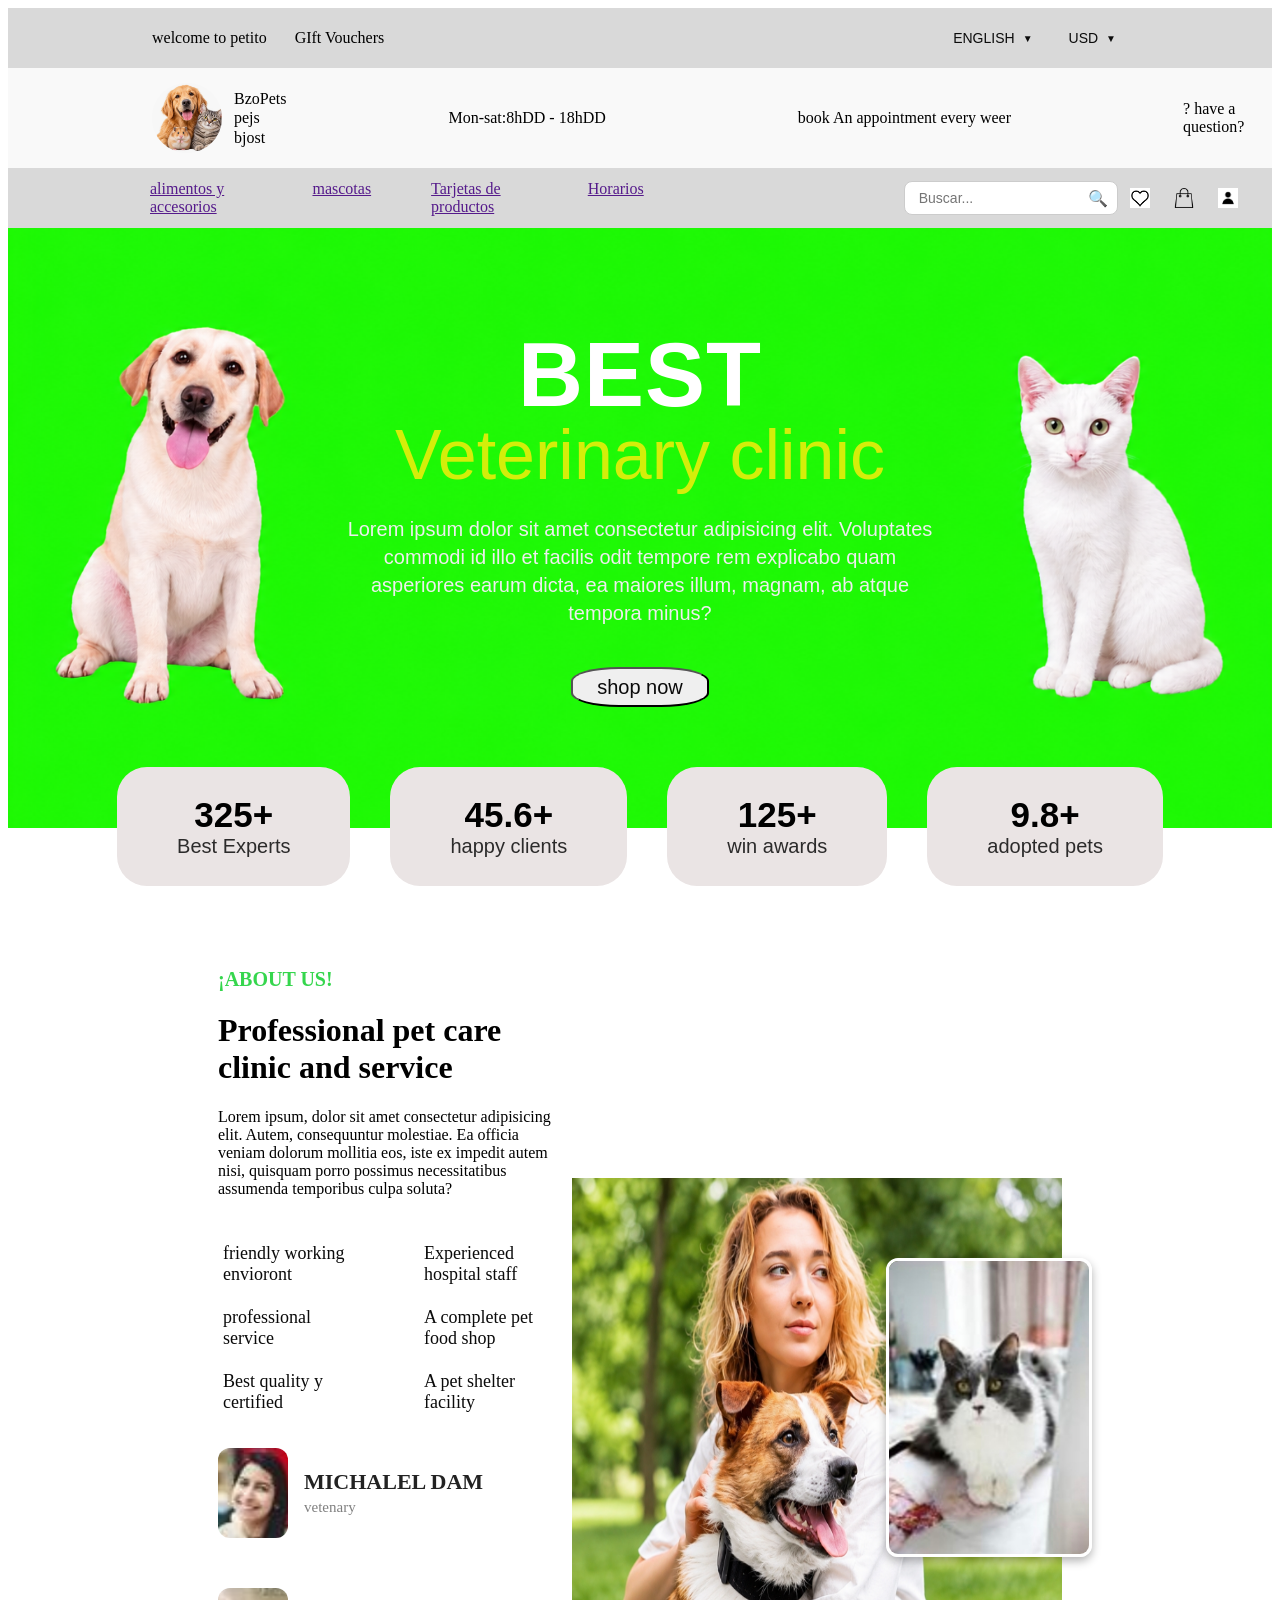
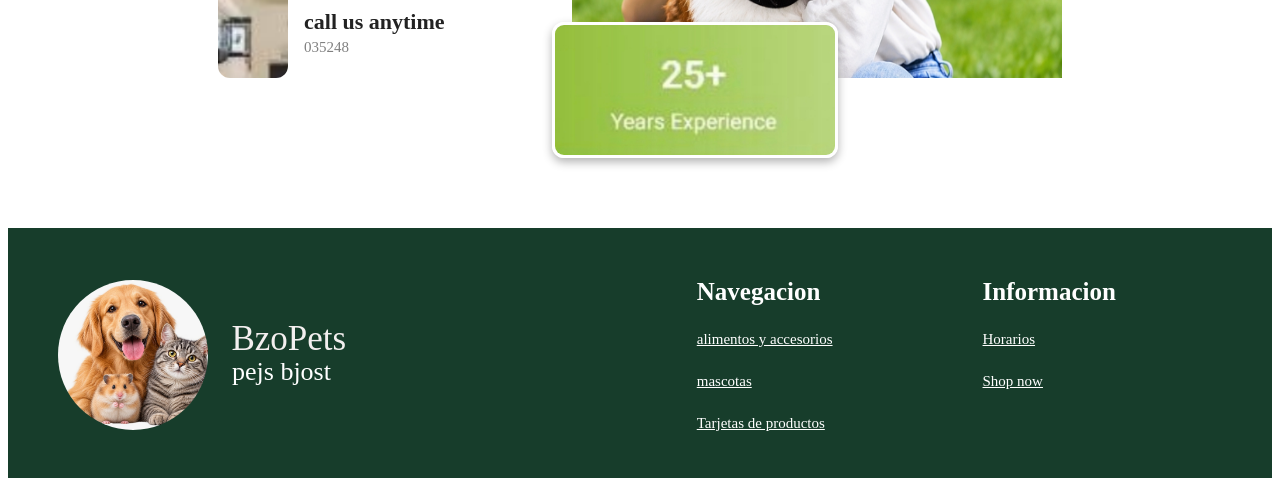
==== commit bef369fa: "principal 2" ====
--- a/index.html
+++ b/index.html
@@ -3,105 +3,180 @@
 <head>
     <meta charset="UTF-8">
     <meta name="viewport" content="width=device-width, initial-scale=1.0">
-    <title>Huellas Pet Shop</title>
-    <!-- Enlace correcto a la hoja de estilos -->
-    <link rel="stylesheet" href="css/style.css">
+    <title>pagina principal</title>
+    <link rel="stylesheet" href="css/style.css" type="text/css"/>
 </head>
-<body class="categoria">
+<body>
+      <div class="body">
+        
+        <div class="principal_fondo_1">
+          <p class="principal_letra_1">welcome to petito       GIft Vouchers</p>
+           <div class="principal_barra"> 
+               <details class="principal_opciones">
+                  <summary>ENGLISH</summary>
+                     <ul>
+                       <li>Espanol</li>
+                     </ul>
+              </details>
+              <details class="principal_opciones">
+                <summary>USD</summary>
+                   <UL>
+                     <li>peso</li>
+                   </UL>
+              </details>
+           </div> 
+        </div>
+         
+      </div>
+    
+     <div class="body">
+        <div class="principal_fondo_2">
+            
+         <div class="principal_texto_foto">
+            <img src="images/WhatsApp Image 2026-10-27 at 3.07.59 PM.jpeg"  class="principal_foto"   alt="Usabilidad" width="30%">
+             <div class="principal_titulo">
+                <span class="linea1">BzoPets</span>
+                <span class="linea2">pejs bjost</span>
+             </div>
+             <p class="principal_center">Mon-sat:8hDD - 18hDD                                                book An appointment every weer</p>
+             <p class="principal_letra_2">? have a question?</p>
+         </div>
+             
+        </div>
+      </div>
+  <div class="body">
+      <div class="principal_fondo_1">
+         <nav class="principal_nav">
+           <ul class="principal_lista">
+             <li><a href="">alimentos y accesorios</a></li>
+             <li><a href="">mascotas</a></li>
+             <li><a href="">Tarjetas de productos</a></li>
+             <li><a href="">Horarios</a></li>
+           </ul>
+            <form class="principal_buscador" action="/buscar" method="get">
+             <input type="search" name="q" placeholder="Buscar...">
+             <button type="submit" aria-label="Buscar">🔍</button>
+           </form>
+            <img  class="principal_imagen" src="images/hearts.jpg" alt="Usabilidad" width="20" >
+            <img  class="principal_imagen" src="images/687259.png" alt="Usabilidad" width="20">
+            <img  class="principal_imagen" src="images/icono-usuario-establece-perfil-social-simbolo.avif" alt="Usabilidad" width="20">
+         </nav>
+      </div>
+  </div>
+    
+ <div class="body">
+      <div class="principal_fondo_3">
+         <div class="principal_titulo_2">
+            <p class="parrafo_1">BEST</p>
+            <p class="parrafo_2">Veterinary clinic</p>
+            <p class="parrafo_3">Lorem ipsum dolor sit amet consectetur adipisicing elit. Voluptates commodi id illo et facilis odit tempore rem explicabo quam asperiores earum dicta, ea maiores illum, magnam, ab atque tempora minus?</p>
+            
+            <div class="principal_grupo_4">
+               <button class="principal_boton">
+                  <p class="parrafo_4">shop now</p>
+               </button>
+             </div>
+            <div class="principal_fila">
+              
+             <button class="principal_boton_1">
+                <span class="linea_1">325+</span>
+                <span class="linea_2">Best Experts</span>
+             </button>
+                
+             <button class="principal_boton_1">
+                <span class="linea_1">45.6+</span>
+                <span class="linea_2">happy clients</span>
+             </button>
 
-    <!-- Header Estilo Tienda Moderna -->
-    <header class="navbar">
-        <div class="nav-container">
-            <a href="#inicio" class="logo" aria-label="Huellas Pet Shop, inicio">
-                <span class="brand-tagline">Todo para su felicidad</span>
-            </a>
-            <nav class="nav-links" aria-label="Navegación principal">
-                <a href="#inicio">Inicio</a>
-                <a href="#content">Catálogo</a>
-                <a href="#categorias">Categorías</a>
-                <a href="#contacto">Contacto</a>
-            </nav>
-        </div>
-    </header>
+             <button class="principal_boton_1">
+                <span class="linea_1">125+</span>
+                <span class="linea_2">win awards</span>
+             </button>
 
-    <!-- Contenedor General -->
-    <div class="contenedor">
+             <button class="principal_boton_1">
+                <span class="linea_1">9.8+</span>
+                <span class="linea_2">adopted pets</span>
+             </button>
+            </div>
+         </div>
+       </div>
 
-        <!-- Contenido Principal (Buscador y Encabezado de Catálogo) -->
-        <main id="inicio" class="main-container">
+  </div>
 
-            <!-- Título y Filtros Superiores -->
-            <div class="catalog-header">
-                <div class="title-area">
-                    <h2>Productos para su mascota</h2>
-                    <p>Productos seleccionados para su bienestar</p>
+ 
+   <div class="body">
+
+      <div class="principal_mitades">
+
+    
+         <div class="principal_fondo_4">
+            <p class="principal_letra_3">¡ABOUT US!</p>
+            <h1>Professional pet care clinic and service</h1>
+            <p>Lorem ipsum, dolor sit amet consectetur adipisicing elit. Autem, consequuntur molestiae. Ea officia veniam dolorum mollitia eos, iste ex impedit autem nisi, quisquam porro possimus necessitatibus assumenda temporibus culpa soluta?</p>
+
+            <div class="principal_columnas">
+              <p>friendly working envioront</p>
+              <p>professional service</p>
+              <p>Best quality y certified</p>
+              <p>Experienced hospital staff</p>
+              <p>A complete pet food shop</p>
+              <p>A pet shelter facility</p>
+           </div>
+
+            <div class="principal_dos_fotos">
+
+               <div class="principal_tarjeta">
+                    <img src="images/Captura de pantalla 2026-11-03 021509.png" alt="Usabilidad">
+                    <div class="texto_t">
+                       <p>MICHALEL DAM</p>
+                       <p>vetenary</p>
+                   </div>
                 </div>
-                <!-- Filtros rápidos -->
-                <div class="filter-buttons">
-                    <button class="filter-btn active" data-filter="all">Todos</button>
+
+              <div class="principal_tarjeta">
+                   <img src="images/Captura de pantalla 2026-11-03 021516.png" alt="Usabilidad">
+                   <div class="texto_t">
+                      <p>call us anytime</p>
+                      <p>035248</p>
+                   </div>
                 </div>
-            </div>
-
-        </main>
-
-        <!-- Sección de Categorías -->
-        <section class="categorias-mascotas" id="categorias">
-            <img class="perro" src="https://i.pinimg.com/originals/61/40/39/61403969d75b744395a303cbf1833c83.png" alt="">
-            <h2>Nuestras categorías</h2>
-            <p class="subtitulo">Encuentra lo que tu mascota necesita</p>
-            
-            <div class="contenedor-tarjetas">
-                
-                <!-- Tarjeta 1: Perros -->
-                <article class="tarjeta-cat perros">
-                    <img src="https://png.pngtree.com/png-vector/20250805/ourmid/pngtree-golden-retriever-puppy-smiling-on-white-background-realistic-photo-png-image_16992961.webp" alt="Producto para perros">
-                    <h3>Perros</h3>
-                    <p>Alimentos, snacks, juguetes y accesorios ideales para consentir a tu cachorro.</p>
-                    <a href="#" class="btn-cat">Ver productos →</a>
-                </article>
-
-                <!-- Tarjeta 2: Gatos -->
-                <article class="tarjeta-cat gatos">
-                    <img src="https://artero.com/media/wysiwyg/gato-comun-europeo_2.png" alt="Productos para Gatos">
-                    <h3>Gatos</h3>
-                    <p>Rascadores, arena, concentrado premium y todo lo que tu gatito necesita.</p>
-                    <a href="#" class="btn-cat">Ver productos →</a>
-                </article>
-
-                <!-- Tarjeta 3: Otras Mascotas -->
-                <article class="tarjeta-cat otras">
-                    <img src="https://png.pngtree.com/png-clipart/20231028/original/pngtree-hamster-transparent-background-png-image_13446262.png" alt="Productos para otras mascotas">
-                    <h3>Otras mascotas</h3>
-                    <p>Hábitats, alimentos especiales para roedores y más.</p>
-                    <a href="#" class="btn-cat">Ver productos →</a>
-                </article>
 
             </div>
-        </section>
+        </div>
 
-    </div> <!-- Fin de .contenedor -->
+    
+       <div class="principal_foto_derecha">
+          <div class="principal_imagen_base">
+            <img class="principal_foto_fondo"  src="images/Mujer y perro en el parque.png" alt="Usabilidad">
+            <img class="principal_foto_encima principal_foto_1"   src="images/IMG_20261103_050622.jpg" alt="Usabilidad">
+            <img class="principal_foto_encima principal_foto_2"   src="images/IMG_20261103_050551.jpg" alt="Usabilidad">
+          </div>
+       </div>
 
-    <!-- Pie de página (Footer) con clases únicas e imagen conectada -->
-    <footer class="bzopets-footer-box">
-        <div class="bzopets-footer-flex-row">
-            <img src="images/piedepagina.jpeg" class="bzopets-footer-img-circle" alt="Logo Footer">
-            
-            <div class="bzopets-footer-titles-group">
-                <span class="bzopets-footer-main-title">Veterinary</span>
-                <span class="bzopets-footer-sub-title">Clinic</span>
+      </div>
+
+   </div>  
+
+  <div class="body">
+      <div class="principal_footer">
+          <div class="principal_texto_foto_r">
+             <img src="images/WhatsApp Image 2026-10-27 at 3.07.59 PM.jpeg"  class="principal_foto_left"   alt="Usabilidad" >
+             <div class="principal_titulo_3">
+                <span class="principal_letra_for">BzoPets</span>
+                <span class="principal_letra_fur">pejs bjost</span>
+             </div>
+               <div class="principal_columnas_texto">
+                  <h1 style="color: white;">Navegacion</h1>
+                  <p><a href="" style="color: white;">alimentos y accesorios</a></p>
+                  <p><a href="" style="color: white;">mascotas</a></p>
+                  <p><a href="" style="color: white;">Tarjetas de productos</a></p>
+                  <h1 style="color: white;">Informacion</h1>
+                  <p><a href="" style="color: white;">Horarios</a></p>
+                  <p><a href=""style="color: white;">Shop now</a></p>
+               </div>
             </div>
-            
-            <div class="bzopets-footer-grid-columns">
-                <h1 style="color: white;">Navegacion</h1>
-                <p><a href="" style="color: white;">alimentos y accesorios</a></p>
-                <p><a href="" style="color: white;">mascotas</a></p>
-                <p><a href="" style="color: white;">Tarjetas de productos</a></p>
-                <h1 style="color: white;">Informacion</h1>
-                <p><a href="" style="color: white;">Horarios</a></p>
-                <p><a href="" style="color: white;">Shop now</a></p>
-            </div>
-        </div>
-    </footer>
-
+      </div>
+  </div>
+  
 </body>
-</html>         +</html>
--- a/css/style.css
+++ b/css/style.css
@@ -1,496 +1,494 @@
-/* ==================================================
-   0. ESTILOS GENERALES DE LA PÁGINA
-================================================== */
-body {
-    margin: 0;
-    padding: 0;
-    font-family: 'Segoe UI', Tahoma, Geneva, Verdana, sans-serif;
-    background-color: #FDFBF7;
-    color: #333;
-}
-
-
-/* ==================================================
-   1. ENCABEZADO PRINCIPAL (HEADER)
-================================================== */
-.categoria .site-header {
-    display: flex;
-    justify-content: space-between;
-    align-items: center;
-    padding: 15px 40px;
-    background-color: #fff;
-    border-bottom: 1px solid #eee;
-}
-
-.categoria .logo-container h1 {
-    margin: 0;
-    font-size: 24px;
-    color: #D32F2F;
-}
-
-.categoria .logo-container p {
-    margin: 0;
-    font-size: 11px;
-    color: #777;
-}
-
-.categoria .main-nav a {
-    text-decoration: none;
-    color: #4A5568;
-    margin: 0 15px;
-    font-weight: 600;
-    font-size: 15px;
-}
-
-.categoria .main-nav a.active,
-.categoria .main-nav a:hover {
-    color: #D32F2F;
-}
-
-.categoria .header-actions {
-    display: flex;
+/* parte plantilla principla jorge inicio*/
+.principal_fondo_1{                                                           
+    width: 100%;
+    height: 60px;
+    background-color: rgb(217, 217, 217);
+    border: 2px solid rgb(217, 217, 217);
+    box-sizing: border-box;        
+    padding: 0 20px;               
+    display: flex;
+    justify-content: space-between; 
+    align-items: center; 
+}
+.body{
+    background-color: white;
+    display: flex;
+    justify-content: center;
+    align-items: center;
+    width: 100%;
+}
+.principal_foto{
+   width: 70px;
+   height: 70px;
+   border-radius: 60%;
+   object-fit: cover;
+   margin-left:  124px;
+}
+.principal_letra_1{
+    color: black;
+    font-size: 16px;
+    text-align: left;
+    padding-left: 10%;
+    line-height: 34px;
+    white-space: pre;  
+}
+.principal_letra_2{
+    display: flex;
+    align-items: center;
     gap: 20px;
-    font-size: 18px;
-    cursor: pointer;
-}
-
-
-/* ==================================================
-   2. BANNER PRINCIPAL (HERO SECTION)
-================================================== */
-.categoria .hero-section {
-    display: flex;
-    justify-content: space-between;
-    align-items: center;
-    padding: 50px 60px;
-    background: linear-gradient(135deg, #FFE4E6 0%, #E0F2FE 100%);
-    border-radius: 0 0 30px 30px;
-    margin-bottom: 30px;
-}
-
-.categoria .hero-content {
-    max-width: 50%;
-}
-
-.categoria .hero-content h2 {
-    font-size: 42px;
-    color: #1A202C;
-    margin-bottom: 10px;
-}
-
-.categoria .hero-content h2 span {
-    color: #D32F2F;
-}
-
-.categoria .hero-content p {
-    font-size: 18px;
-    color: #4A5568;
-    margin-bottom: 25px;
-}
-
-.categoria .btn-hero {
-    display: inline-block;
-    background-color: #E91E63;
-    color: white;
-    padding: 12px 28px;
-    border-radius: 30px;
-    text-decoration: none;
-    font-weight: bold;
-    box-shadow: 0 4px 10px rgba(233, 30, 99, 0.3);
-    transition: background 0.2s;
-}
-
-.categoria .btn-hero:hover {
-    background-color: #C2185B;
-}
-
-.categoria .hero-image img {
-    width: 400px;
-    height: 250px;
-    object-fit: cover;
-    border-radius: 20px;
-    box-shadow: 0 10px 25px rgba(0, 0, 0, 0.1);
-}
-
-
-/* ==================================================
-   3. BARRA DE BENEFICIOS
-================================================== */
-.categoria .features-bar {
-    display: flex;
-    justify-content: space-around;
-    background: #fff;
-    padding: 20px;
-    margin: 0 40px 40px 40px;
-    border-radius: 15px;
-    border: 1px solid #E2E8F0;
-}
-
-.categoria .feature-item {
-    display: flex;
-    align-items: center;
-    gap: 10px;
-    font-size: 14px;
-    font-weight: 600;
-    color: #4A5568;
-}
-
-.categoria .feature-item i {
-    font-size: 22px;
-}
-
-
-/* ==================================================
-   4. SECCIÓN DE CATEGORÍAS DE MASCOTAS
-================================================== */
-.categoria .categorias-mascotas {
-    max-width: 1200px;
-    margin: 0 auto 50px auto;
-    padding: 0 20px;
-    text-align: left;
-}
-
-.categoria .categorias-mascotas h2 {
-    font-size: 26px;
-    color: #1A202C;
-    margin-bottom: 5px;
-}
-
-.categoria .categorias-mascotas .subtitulo {
-    color: #718096;
-    font-size: 14px;
-    margin-bottom: 25px;
-}
-
-
-/* ==================================================
-   5. DISTRIBUCIÓN Y ESTRUCTURA DE LAS TARJETAS
-================================================== */
-.categoria .contenedor-tarjetas {
-    display: grid;
-    grid-template-columns: repeat(3, minmax(0, 1fr));
-    gap: 20px;
-    align-items: stretch;
-}
-
-.categoria .tarjeta-cat {
-    display: flex;
-    flex-direction: column;
-    min-width: 0;
-    min-height: 40px;
-    padding: 20px;
-    border-radius: 20px;
-    text-align: center;
-    box-sizing: border-box;
-    transition: transform 0.3s ease;
-}
-
-.categoria .tarjeta-cat:hover {
-    transform: translateY(-5px);
-}
-
-
-/* ==================================================
-   6. IMÁGENES DE LAS TARJETAS DE CATEGORÍAS
-================================================== */
-.categoria .tarjeta-cat img {
-    width: 100%;
-    height: 150px;
-    object-fit: contain;
-    object-position: center;
-    border-radius: 12px;
-    margin-bottom: 15px;
-}
-
-
-/* ==================================================
-   7. TEXTOS DE LAS TARJETAS DE CATEGORÍAS
-================================================== */
-.categoria .tarjeta-cat h3 {
-    font-size: 18px;
-    margin-bottom: 10px;
-    color: #1A202C;
-}
-
-.categoria .tarjeta-cat p {
-    font-size: 13px;
-    color: #4A5568;
-    margin-bottom: 20px;
-    line-height: 1.4;
-}
-
-
-/* ==================================================
-   8. BOTONES DE LAS TARJETAS DE CATEGORÍAS
-================================================== */
-.categoria .btn-cat {
-    display: inline-block;
-    padding: 8px 20px;
-    border-radius: 30px;
-    text-decoration: none;
-    font-weight: bold;
-    font-size: 13px;
-    margin-top: auto;
-}
-
-
-/* ==================================================
-   9. COLORES PASTEL DE LAS CATEGORÍAS
-================================================== */
-.categoria .tarjeta-cat.perros {
-    background-color: #FFF2D6;
-}
-
-.categoria .tarjeta-cat.perros .btn-cat {
-    background-color: #FFC107;
-    color: #333;
-}
-
-.categoria .tarjeta-cat.gatos {
-    background-color: #F3E8FF;
-}
-
-.categoria .tarjeta-cat.gatos .btn-cat {
-    background-color: #A855F7;
-    color: #FFF;
-}
-
-.categoria .tarjeta-cat.otras {
-    background-color: #DCFCE7;
-}
-
-.categoria .tarjeta-cat.otras .btn-cat {
-    background-color: #22C55E;
-    color: #FFF;
-}
-
-
-/* ==================================================
-   10. ICONOS Y AJUSTES DE IMÁGENES
-================================================== */
-.categoria .perro {
-    width: 30px;
-    float: left;
-}
-
-.categoria .tarjeta-cat.gatos img {
-    transform: translateY(20px);
-}
-
-.categoria .tarjeta-cat.otras img {
-    transform: translateY(20px);
-}
-
-
-/* ==================================================
-   11. ENCABEZADO Y NAVEGACIÓN MODERNA
-================================================== */
-.categoria .navbar {
-    position: sticky;
-    top: 0;
-    z-index: 100;
-    width: 100%;
-    min-height: 45px;
-    padding: 0;
-    text-align: left;
-    background-color: #ffffff;
-    border-bottom: 1px solid #e2e5e9;
-}
-
-.categoria .nav-container {
-    width: 100%;
-    min-height: 44px;
-    margin: 0;
-    padding: 0 24px;
-    display: grid;
-    grid-template-columns: 1fr auto 1fr;
-    align-items: center;
-}
-
-.categoria .logo {
-    grid-column: 1;
-    justify-self: start;
-    color: inherit;
-    text-decoration: none;
-}
-
-.categoria .brand-tagline {
-    display: block;
-    color: #7b8491;
-    font-size: 14px;
-    font-weight: 400;
-}
-
-.categoria .nav-links {
-    grid-column: 2;
-    display: flex;
-    align-items: center;
-    justify-content: center;
-    gap: 38px;
-}
-
-.categoria .nav-links a {
-    color: #252a30;
-    font-size: 18px;
-    font-weight: 500;
-    text-decoration: none;
-    transition: color 0.2s ease;
-}
-
-.categoria .nav-links a:hover,
-.categoria .nav-links a:focus-visible {
-    color: #14532d;
-}
-
-.categoria .nav-links a:focus-visible,
-.categoria .logo:focus-visible {
-    outline: 2px solid #35d64d;
-    outline-offset: 4px;
-}
-
-
-/* ==================================================
-   12. CATÁLOGO, BUSCADOR Y CONTENEDOR GENERAL
-================================================== */
-.categoria .contenedor {
-    max-width: 1200px;
-    margin: 0 auto;
+    padding-left: 160px;
+}
+.principal_letra_2 p{
+  margin: 0;
+}
+.principal_barra{
+    display: flex;
+    justify-content: flex-end;
+    align-items: flex-start;
+    gap: 12px;
     width: 100%;
     box-sizing: border-box;
-}
-
-.categoria .main-container {
-    min-height: auto;
-    padding: 40px 24px;
-    background-color: #f8f9fb;
-}
-
-.categoria .catalog-header {
-    display: flex;
-    align-items: center;
-    justify-content: space-between;
-    gap: 24px;
-    margin: 0 auto 28px;
-}
-
-.categoria .title-area h2 {
-    margin: 0;
-    color: #303946;
-    font-size: 32px;
-    font-weight: 700;
-}
-
-.categoria .title-area p {
-    margin: 4px 0 0;
-    color: #7b8491;
-    font-size: 16px;
-}
-
-.categoria .filter-buttons {
-    display: flex;
-    align-items: center;
-    gap: 10px;
-}
-
-.categoria .filter-btn {
-    padding: 10px 22px;
-    border: 1px solid #d5dbe1;
-    border-radius: 24px;
-    background: #ffffff;
-    color: #20252b;
-    font-size: 16px;
-    cursor: pointer;
-}
-
-.categoria .filter-btn.active {
-    border-color: #2dcc50;
-    background: #2dcc50;
-    color: #ffffff;
-}
-
-
-/* ==================================================
-   13. PIE DE PÁGINA (BZOPETS FOOTER)
-================================================== */
-.categoria .footer {
+    padding: 10%;
+}
+.principal_opciones{
+    width: fit-content;
+    font-family: Arial, Helvetica, sans-serif;
+    position: relative;
+    font-size: 14px;
+}
+.principal_opciones summary {
+  display: flex;
+  justify-content: flex-start;
+  align-items: center;
+  gap: 8px;
+  color: rgb(12, 12, 12);
+  padding: 8px 12px;
+  border-radius: 8px;
+  cursor: pointer;
+  list-style: none;
+}
+.principal_opciones summary::-webkit-details-marker {
+  display: none;
+}
+
+.principal_opciones summary::after {
+  content: "▼";
+  font-size: 10px;
+  transition: transform 0.3s;
+}
+
+.principal_opciones[open] summary::after {
+  transform: rotate(180deg);
+}
+
+.principal_opciones ul {
+  position: absolute;              
+  top: 100%;                       
+  left: 0;
+  width: 100%;
+  margin: 6px 0 0 0;
+  padding: 0;
+  list-style: none;
+  background-color: white;
+  border: 1px solid #ccc;
+  border-radius: 8px;
+  z-index: 10;                     
+  box-sizing: border-box;
+}
+.principal_opciones li {
+  padding:  14px;
+  cursor: pointer;
+  white-space: nowrap;
+}
+.principal_opciones li:hover {
+  background-color: #f5f5f5;
+}
+.principal_fondo_2{
     width: 100%;
-    min-height: 250px;
-    background-color: #173D2B;
-    margin-top: 150px;
-    padding: 40px 0;
-    box-sizing: border-box;
-}
-
-.categoria .texto_foto_r { 
-    display: flex;
-    align-items: center;
-    justify-content: space-around;
-    flex-wrap: wrap;
-    gap: 30px;
-    max-width: 1200px;
-    margin: 0 auto;
-    padding: 0 20px;
-}
-
-.categoria .foto_left {
-    width: 150px;
-    height: 150px;
-    border-radius: 50%;
-    object-fit: cover;
-}
-
-.categoria .titulo_3 {
-    display: flex;
-    flex-direction: column;           
-    line-height: 1.2;                
-}
-
-.categoria .letra_for {
-    color: rgb(243, 239, 239);
-    font-size: 35px;
-    text-align: left;
-    line-height: 34px;
-    white-space: pre;  
-}
-
-.categoria .letra_fur {
-    display: flex;
-    align-items: center;
-    gap: 10px;
-    font-size: 26px;
-    color: white;
-    margin: 0;
-}
-
-.categoria .columnas_texto {
-    display: grid;
-    grid-template-rows: repeat(4, auto); 
-    grid-auto-flow: column;                
-    column-gap: 80px;
-    row-gap: 15px;
-    align-items: end;
-}
-
-.categoria .columnas_texto h1 {
-    margin: 0;
-    font-size: 25px;
-    color: #ffffff;
-}
-
-.categoria .columnas_texto p {
-    margin: 0;
-    font-size: 15px;
-}
-
-.categoria .columnas_texto a {
-    color: #f6f6f6;
-    text-decoration: none;
-}
-
-.categoria .columnas_texto a:hover {
-    text-decoration: underline;
-}
-
-@media (max-width: 760px) {
-    .categoria .texto_foto_r {
-        flex-direction: column;+    height: 100px;
+    background-color: rgb(249, 249, 249);
+    box-sizing: border-box;        
+    padding-left:  20px;               
+    display: flex;
+    justify-content: space-between; 
+    align-items: center; 
+}
+.principal_texto_foto{
+    display: flex;
+    align-items: center;
+    gap: 12px;
+}
+.izquierda img{
+   width: 60px;
+   height: 60px;
+   object-fit: cover;
+   flex-shrink: 0;
+}
+.principal_fondo_2 p{
+   margin: 0;
+}
+.principal_titulo {
+   display: flex;
+   flex-direction: column;          
+   line-height: 1.2;                
+}
+.principal_linea1 {
+   font-size: 20px;
+   font-weight: bold;
+}
+.principal_linea2 {
+   font-size: 13px;
+   color: gray;
+}
+.principal_center{
+    align-items: center;
+    padding-left: 150px;
+    white-space: pre;
+}
+.principal_meny{
+    align-items: center;
+    padding-left: 10px;
+}
+.principal_nav{
+    border: white;
+    background-color:rgb(217, 217, 217);
+    display: flex;
+    justify-content: center;
+    align-items: center;
+}
+.principal_lista{
+  display: flex;              
+  flex-direction: row;        
+  flex-wrap: nowrap;          
+  gap: 60px;                  
+  list-style: none;           
+  margin: 0;                  
+  padding-left: 120px;                 
+}
+.principal_lista li {
+  cursor: pointer;
+}
+.principal_buscador {
+  position: relative;           
+  width: 250px;
+  padding-left: 260px;
+}
+.principal_buscador input {
+  width: 100%;
+  box-sizing: border-box;
+  padding: 8px 40px 8px 14px;    
+  font-size: 14px;
+  border: 1px solid #ccc;
+  border-radius: 8px;
+  outline: none;
+}
+
+.principal_buscador input:focus {
+  border-color: #e67e22;
+}
+.principal_buscador button {
+  position: absolute;
+  right: 6px;                   
+  top: 50%;
+  transform: translateY(-50%);   
+  background: none;              
+  border: none;                 
+  padding: 4px;
+  font-size: 16px;
+  cursor: pointer;
+}
+.principal_buscador button:hover {
+  opacity: 0.7;
+}
+.principal_imagen{
+  padding: 12px;
+}
+.principal_fondo_3{
+  width: 100%;
+  height: 600px;
+  background-image: url("../images/Perro\ y\ gato\ sobre\ fondo\ verde\ vibrante.png");
+  background-size: 100% auto;
+  background-position: center;
+  background-repeat: no-repeat;
+  background-position: center 70%;
+
+  display: flex;
+  justify-content: center;
+  align-items: center;
+  box-sizing: border-box;
+  padding-bottom: 300px;
+}
+.principal_titulo_2 {
+  display: flex;
+  flex-direction: column;
+  align-items: center;
+  text-align: center;
+  font-family: Arial, Helvetica, sans-serif;
+  padding-top: 460px;
+}
+.principal_titulo_2 p {
+  margin: 0;
+}
+.principal_titulo_2 .parrafo_1{
+  font-size: 90px;
+  font-weight: bold;
+  color: white;
+  letter-spacing: 1px;
+  line-height: 1;
+}
+.principal_titulo_2 .parrafo_2{
+  font-size: 70px;
+  font-weight: lighter;
+  color: rgb(212, 238, 10);
+  line-height: 1;
+  margin-top: 0;
+}
+.principal_titulo_2 .parrafo_3{
+  font-size: 20px;
+  color: #eee;
+  margin-top: 25px;
+  max-width: 600px;
+  line-height: 1.4;
+}
+.principal_titulo_2 .parrafo_4{
+  font-size: 20px;
+  color: #0a0a0a;
+  margin: 0;                       
+  line-height: 3;                  
+  text-align: center;
+}
+.principal_boton {
+  display: inline-flex;
+  justify-content: center;
+  align-items: center;
+  height: 40px;
+  padding: 0 24px;
+  border-radius: 35%;
+}
+.principal_boton:hover {
+  background-color: #b0d300;   
+}
+.principal_boton:active {
+  transform: scale(0.97);      
+}
+.principal_grupo_4 {
+  display: flex;
+  flex-direction: column;
+  align-items: center;
+  margin-top: 40px;            
+}
+.principal_fila {
+  display: flex;
+  justify-content: center;
+  align-items: flex-start;
+  gap: 40px;
+  margin-top: 60px;
+}
+.principal_boton_1 {
+  display: flex;
+  flex-direction: column;      
+  justify-content: center;
+  align-items: center;
+  gap: 4px;                    
+  padding: 30px 60px;          
+  background-color: #eae4e4;
+  border: none;
+  border-radius: 30px;
+  cursor: pointer;
+  transition: 0.3s;
+}
+.principal_boton_1 .linea_1 {
+  font-size: 35px;
+  font-weight: bold;
+  color: rgb(0, 0, 0);
+  line-height: 1;
+}
+.principal_boton_1 .linea_2 {
+  font-size: 20px;
+  color: #2c2b2b;
+  line-height: 1;
+}
+.principal_boton_1:hover {
+  background-color: #9ed300;
+}
+.principal_mitades {
+  display: flex;
+  align-items: center;
+  gap: 10px;
+  width: 100%;
+}
+.principal_fondo_4 {
+  flex: 2;
+  background-color: white;
+  padding-left: 210px;
+  box-sizing: border-box;
+  margin-top: 120px;
+}
+.principal_letra_3 {
+  color: #35d64d;
+  font-size: 20px;
+  font-weight: bold;
+}
+.principal_columnas {
+  display: grid;
+  grid-template-rows: repeat(3, auto);
+  grid-auto-flow: column;
+  column-gap: 60px;
+  row-gap: 12px;
+  justify-content: center;
+  margin-top: 40px;
+}
+.principal_columnas p {
+  margin: 5px;
+  font-size: 18px;
+  color: rgb(11, 11, 11);
+}
+.principal_dos_fotos {
+  display: flex;
+  justify-content: space-between;
+  align-items: center;
+  flex-wrap: wrap;            
+  gap: 20px;
+  width: 100%;
+  box-sizing: border-box;
+}
+.principal_tarjeta {
+  display: flex;
+  align-items: center;
+  gap: 16px;
+  margin-top: 30px;
+}
+.principal_tarjeta img {
+  width: 70px;
+  height: 90px;
+  object-fit: cover;
+  border-radius: 12px;
+  flex-shrink: 0;
+}
+.principal_tarjeta .texto_t p {
+  margin: 0;
+}
+.principal_tarjeta .texto_t p:first-child {
+  font-size: 22px;
+  font-weight: bold;
+  color: #222;
+}
+.principal_tarjeta .texto_t p:last-child {
+  font-size: 15px;
+  color: gray;
+  margin-top: 4px;
+}
+.principal_foto_derecha {
+  flex: 3;
+  display: flex;
+  justify-content: center;
+  align-self: flex-end;
+}
+.principal_mitades {
+  display: flex;
+  align-items: center;
+  gap: 10px;
+  width: 100%;
+  flex: 1;
+  box-sizing: border-box;
+}
+.principal_mitades_2_izq{
+  gap: 20px;
+}
+.principal_footer{
+  width: 100%;
+  height: 250px;
+  background-color: #173D2B;
+  margin-top: 150px;
+}
+.principal_foto_left{
+  width: 150px;
+  height: 150px;
+  border-radius: 50%;
+  object-fit: cover;
+  margin-left: 50px;
+}
+.principal_titulo_3{
+  display: flex;
+  flex-direction: column;          
+  line-height: 1.2;                
+}
+.principal_letra_for{
+  color: rgb(243, 239, 239);
+  font-size: 35px;
+  text-align: left;
+  padding-left: 10%;
+  line-height: 34px;
+  white-space: pre;  
+}
+.principal_letra_fur{
+  display: flex;
+  align-items: center;
+  gap: 30px;
+  font-size: 26px;
+  padding-left: 12PX;
+  color: white;
+}
+.principal_letra_fur p{
+  margin: 0;
+}
+.principal_texto_foto_r{ 
+  display: flex;
+  align-items: center;
+  gap: 12px;
+  margin-top: 50px;
+} 
+.principal_mitades2_der {
+  justify-content: center;     
+}
+.principal_columnas_texto {
+  display: grid;
+  grid-template-rows: repeat(4, auto); 
+  grid-auto-flow: column;                
+  column-gap: 150px;
+  row-gap: 25px;
+  align-items: right;
+  padding-left: 350px;
+}
+.principal_columnas_texto p {
+  margin: 0;
+  font-size: 15px;
+  color: #f6f6f6;
+}
+.principal_columnas_texto h1 {
+  margin: 0;
+  font-size: 25px;
+  color: #f6f6f6;
+}
+.principal_imagen_base{
+  position: relative;
+  width: 700px;
+}
+.principal_foto_fondo{
+  width: 70%;
+  height: 500px;
+  display: block;
+}
+.principal_foto_encima {
+  position: absolute;
+  width: 200px;
+  height: 200px;
+  object-fit: cover;
+  border-radius: 12px;
+  border: 3px solid white;
+  box-shadow: 0 4px 10px rgba(0, 0, 0, 0.3);
+}
+.principal_foto_1 {
+  top: 80px;
+  right: 180px;
+  height: auto;
+}
+.principal_foto_2 {
+  bottom: -80px;
+  left: -20px;
+  width: 40%;
+  height: 130px;
+} 
+/* parte plantilla principla jorge fin*/
+
+
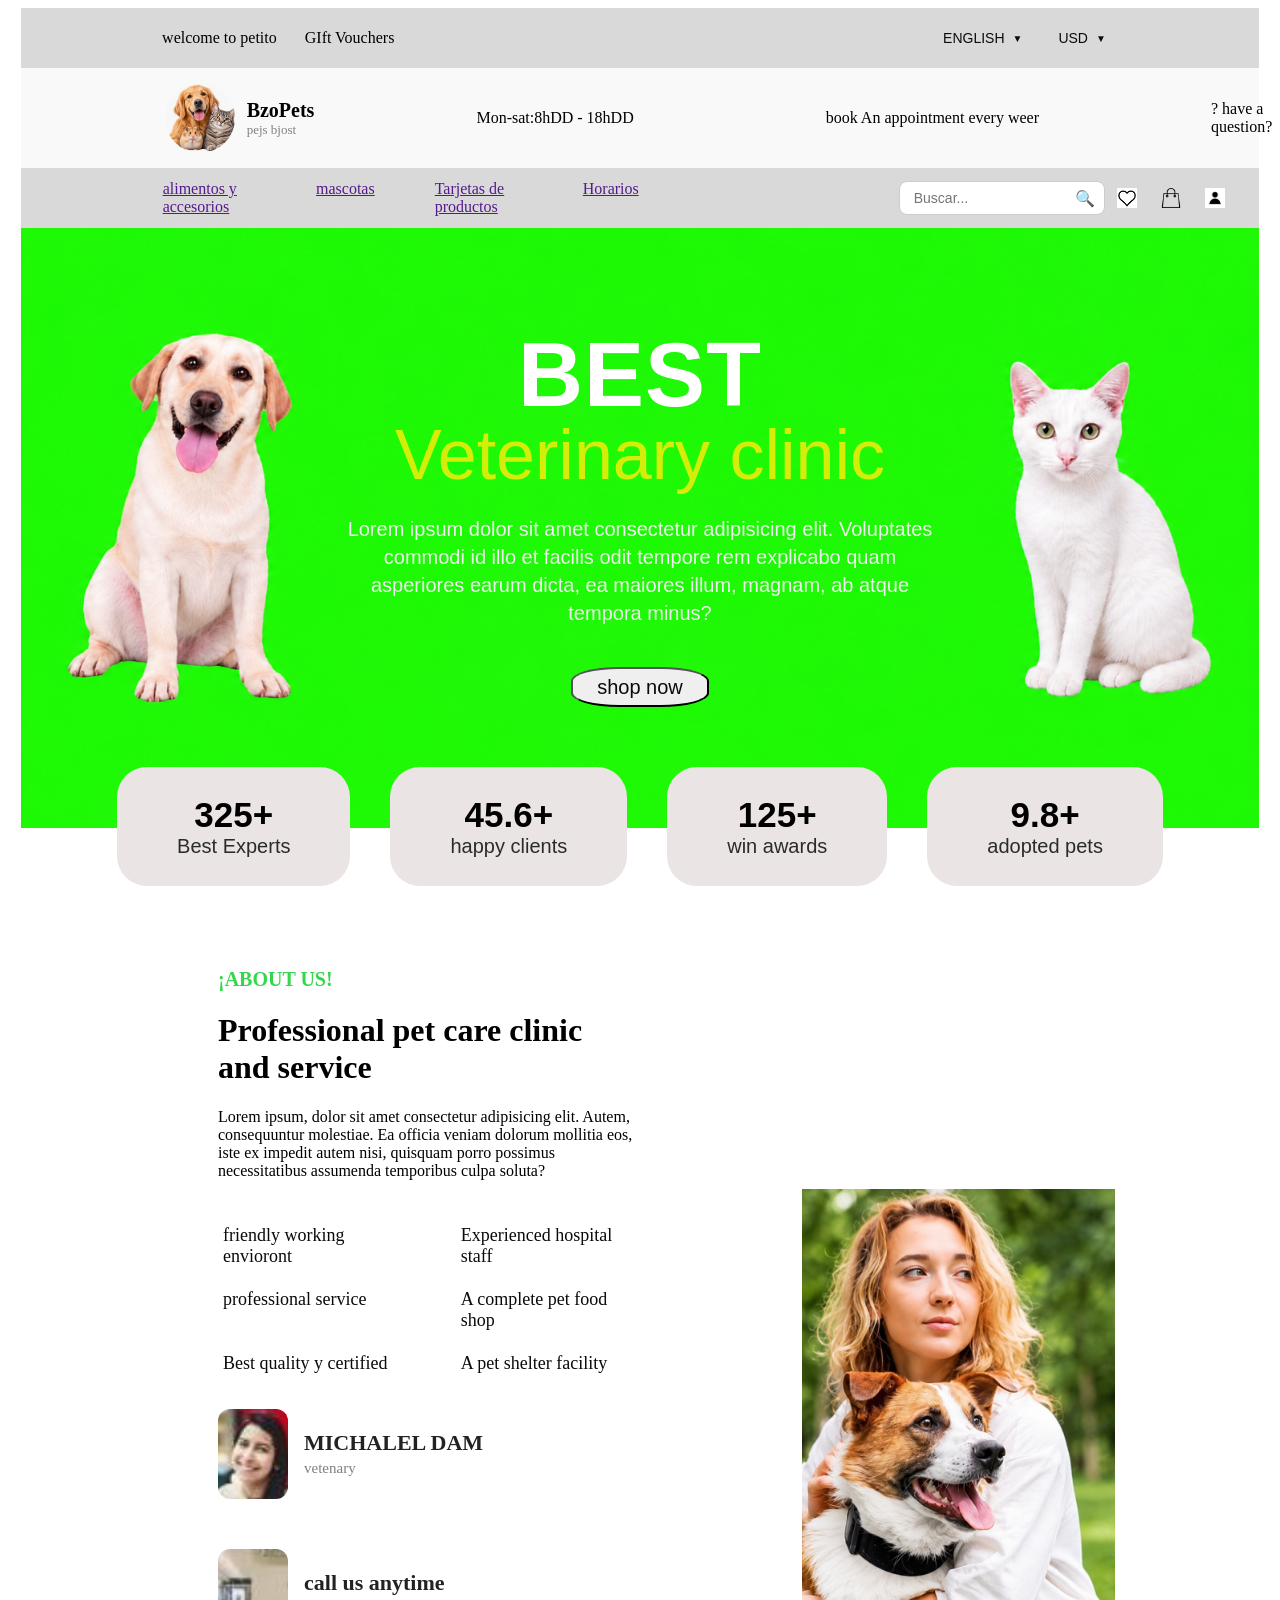
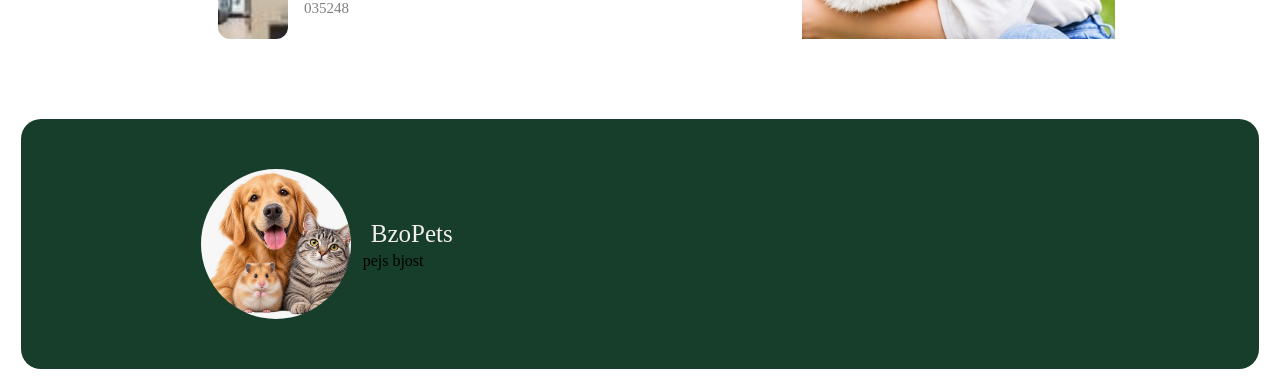
==== commit 61bcf3ea: "Resuelve conflicto de index en horarios" ====
--- a/index.html
+++ b/index.html
@@ -9,16 +9,16 @@
 <body>
       <div class="body">
         
-        <div class="principal_fondo_1">
-          <p class="principal_letra_1">welcome to petito       GIft Vouchers</p>
-           <div class="principal_barra"> 
-               <details class="principal_opciones">
+        <div class="fondo_1">
+          <p class="letra_1">welcome to petito       GIft Vouchers</p>
+           <div class="barra"> 
+               <details class="opciones">
                   <summary>ENGLISH</summary>
                      <ul>
                        <li>Espanol</li>
                      </ul>
               </details>
-              <details class="principal_opciones">
+              <details class="opciones">
                 <summary>USD</summary>
                    <UL>
                      <li>peso</li>
@@ -30,70 +30,70 @@
       </div>
     
      <div class="body">
-        <div class="principal_fondo_2">
+        <div class="fondo_2">
             
-         <div class="principal_texto_foto">
-            <img src="images/WhatsApp Image 2026-10-27 at 3.07.59 PM.jpeg"  class="principal_foto"   alt="Usabilidad" width="30%">
-             <div class="principal_titulo">
+         <div class="texto_foto">
+            <img src="images/WhatsApp Image 2026-10-27 at 3.07.59 PM.jpeg"  class="foto"   alt="Usabilidad" width="30%">
+             <div class="titulo">
                 <span class="linea1">BzoPets</span>
                 <span class="linea2">pejs bjost</span>
              </div>
-             <p class="principal_center">Mon-sat:8hDD - 18hDD                                                book An appointment every weer</p>
-             <p class="principal_letra_2">? have a question?</p>
+             <p class="center">Mon-sat:8hDD - 18hDD                                                book An appointment every weer</p>
+             <p class="letra_2">? have a question?</p>
          </div>
              
         </div>
       </div>
   <div class="body">
-      <div class="principal_fondo_1">
-         <nav class="principal_nav">
-           <ul class="principal_lista">
+      <div class="fondo_1">
+         <nav class="nav">
+           <ul class="lista">
              <li><a href="">alimentos y accesorios</a></li>
              <li><a href="">mascotas</a></li>
              <li><a href="">Tarjetas de productos</a></li>
              <li><a href="">Horarios</a></li>
            </ul>
-            <form class="principal_buscador" action="/buscar" method="get">
+            <form class="buscador" action="/buscar" method="get">
              <input type="search" name="q" placeholder="Buscar...">
              <button type="submit" aria-label="Buscar">🔍</button>
            </form>
-            <img  class="principal_imagen" src="images/hearts.jpg" alt="Usabilidad" width="20" >
-            <img  class="principal_imagen" src="images/687259.png" alt="Usabilidad" width="20">
-            <img  class="principal_imagen" src="images/icono-usuario-establece-perfil-social-simbolo.avif" alt="Usabilidad" width="20">
+            <img  class="imagen" src="images/hearts.jpg" alt="Usabilidad" width="20">
+            <img  class="imagen" src="images/687259.png" alt="Usabilidad" width="20">
+            <img  class="imagen" src="images/icono-usuario-establece-perfil-social-simbolo.avif" alt="Usabilidad" width="20">
          </nav>
       </div>
   </div>
     
  <div class="body">
-      <div class="principal_fondo_3">
-         <div class="principal_titulo_2">
+      <div class="fondo_3">
+         <div class="titulo_2">
             <p class="parrafo_1">BEST</p>
             <p class="parrafo_2">Veterinary clinic</p>
             <p class="parrafo_3">Lorem ipsum dolor sit amet consectetur adipisicing elit. Voluptates commodi id illo et facilis odit tempore rem explicabo quam asperiores earum dicta, ea maiores illum, magnam, ab atque tempora minus?</p>
             
-            <div class="principal_grupo_4">
-               <button class="principal_boton">
+            <div class="grupo_4">
+               <button class="boton">
                   <p class="parrafo_4">shop now</p>
                </button>
              </div>
-            <div class="principal_fila">
+            <div class="fila">
               
-             <button class="principal_boton_1">
+             <button class="boton_1">
                 <span class="linea_1">325+</span>
                 <span class="linea_2">Best Experts</span>
              </button>
                 
-             <button class="principal_boton_1">
+             <button class="boton_1">
                 <span class="linea_1">45.6+</span>
                 <span class="linea_2">happy clients</span>
              </button>
 
-             <button class="principal_boton_1">
+             <button class="boton_1">
                 <span class="linea_1">125+</span>
                 <span class="linea_2">win awards</span>
              </button>
 
-             <button class="principal_boton_1">
+             <button class="boton_1">
                 <span class="linea_1">9.8+</span>
                 <span class="linea_2">adopted pets</span>
              </button>
@@ -106,15 +106,15 @@
  
    <div class="body">
 
-      <div class="principal_mitades">
+      <div class="mitades">
 
     
-         <div class="principal_fondo_4">
-            <p class="principal_letra_3">¡ABOUT US!</p>
+         <div class="fondo_4">
+            <p class="letra_3">¡ABOUT US!</p>
             <h1>Professional pet care clinic and service</h1>
             <p>Lorem ipsum, dolor sit amet consectetur adipisicing elit. Autem, consequuntur molestiae. Ea officia veniam dolorum mollitia eos, iste ex impedit autem nisi, quisquam porro possimus necessitatibus assumenda temporibus culpa soluta?</p>
 
-            <div class="principal_columnas">
+            <div class="columnas">
               <p>friendly working envioront</p>
               <p>professional service</p>
               <p>Best quality y certified</p>
@@ -123,9 +123,9 @@
               <p>A pet shelter facility</p>
            </div>
 
-            <div class="principal_dos_fotos">
+            <div class="dos_fotos">
 
-               <div class="principal_tarjeta">
+               <div class="tarjeta">
                     <img src="images/Captura de pantalla 2026-11-03 021509.png" alt="Usabilidad">
                     <div class="texto_t">
                        <p>MICHALEL DAM</p>
@@ -133,7 +133,7 @@
                    </div>
                 </div>
 
-              <div class="principal_tarjeta">
+              <div class="tarjeta">
                    <img src="images/Captura de pantalla 2026-11-03 021516.png" alt="Usabilidad">
                    <div class="texto_t">
                       <p>call us anytime</p>
@@ -145,12 +145,8 @@
         </div>
 
     
-       <div class="principal_foto_derecha">
-          <div class="principal_imagen_base">
-            <img class="principal_foto_fondo"  src="images/Mujer y perro en el parque.png" alt="Usabilidad">
-            <img class="principal_foto_encima principal_foto_1"   src="images/IMG_20261103_050622.jpg" alt="Usabilidad">
-            <img class="principal_foto_encima principal_foto_2"   src="images/IMG_20261103_050551.jpg" alt="Usabilidad">
-          </div>
+       <div class="foto_derecha">
+          <img src="images/Mujer y perro en el parque.png" alt="Usabilidad" >
        </div>
 
       </div>
@@ -158,23 +154,14 @@
    </div>  
 
   <div class="body">
-      <div class="principal_footer">
-          <div class="principal_texto_foto_r">
-             <img src="images/WhatsApp Image 2026-10-27 at 3.07.59 PM.jpeg"  class="principal_foto_left"   alt="Usabilidad" >
-             <div class="principal_titulo_3">
-                <span class="principal_letra_for">BzoPets</span>
-                <span class="principal_letra_fur">pejs bjost</span>
+      <div class="footer">
+          <div class="texto_foto_r">
+             <img src="images/WhatsApp Image 2026-10-27 at 3.07.59 PM.jpeg"  class="foto_left"   alt="Usabilidad" width="30%">
+             <div class="titulo_3">
+                <span class="letra_for">BzoPets</span>
+                <span class="letra_fur">pejs bjost</span>
              </div>
-               <div class="principal_columnas_texto">
-                  <h1 style="color: white;">Navegacion</h1>
-                  <p><a href="" style="color: white;">alimentos y accesorios</a></p>
-                  <p><a href="" style="color: white;">mascotas</a></p>
-                  <p><a href="" style="color: white;">Tarjetas de productos</a></p>
-                  <h1 style="color: white;">Informacion</h1>
-                  <p><a href="" style="color: white;">Horarios</a></p>
-                  <p><a href=""style="color: white;">Shop now</a></p>
-               </div>
-            </div>
+         </div>
       </div>
   </div>
   
--- a/css/style.css
+++ b/css/style.css
@@ -1,6 +1,5 @@
-/* parte plantilla principla jorge inicio*/
-.principal_fondo_1{                                                           
-    width: 100%;
+.fondo_1{
+    width: 98%;
     height: 60px;
     background-color: rgb(217, 217, 217);
     border: 2px solid rgb(217, 217, 217);
@@ -11,20 +10,20 @@
     align-items: center; 
 }
 .body{
+    border: white;
     background-color: white;
     display: flex;
     justify-content: center;
     align-items: center;
-    width: 100%;
-}
-.principal_foto{
+}
+.foto{
    width: 70px;
    height: 70px;
    border-radius: 60%;
    object-fit: cover;
    margin-left:  124px;
 }
-.principal_letra_1{
+.letra_1{
     color: black;
     font-size: 16px;
     text-align: left;
@@ -32,16 +31,16 @@
     line-height: 34px;
     white-space: pre;  
 }
-.principal_letra_2{
+.letra_2{
     display: flex;
     align-items: center;
     gap: 20px;
     padding-left: 160px;
 }
-.principal_letra_2 p{
+.letra_2 p{
   margin: 0;
 }
-.principal_barra{
+.barra{
     display: flex;
     justify-content: flex-end;
     align-items: flex-start;
@@ -50,13 +49,13 @@
     box-sizing: border-box;
     padding: 10%;
 }
-.principal_opciones{
+.opciones{
     width: fit-content;
     font-family: Arial, Helvetica, sans-serif;
     position: relative;
     font-size: 14px;
 }
-.principal_opciones summary {
+.opciones summary {
   display: flex;
   justify-content: flex-start;
   align-items: center;
@@ -67,21 +66,21 @@
   cursor: pointer;
   list-style: none;
 }
-.principal_opciones summary::-webkit-details-marker {
+.opciones summary::-webkit-details-marker {
   display: none;
 }
 
-.principal_opciones summary::after {
+.opciones summary::after {
   content: "▼";
   font-size: 10px;
   transition: transform 0.3s;
 }
 
-.principal_opciones[open] summary::after {
+.opciones[open] summary::after {
   transform: rotate(180deg);
 }
 
-.principal_opciones ul {
+.opciones ul {
   position: absolute;              
   top: 100%;                       
   left: 0;
@@ -95,16 +94,18 @@
   z-index: 10;                     
   box-sizing: border-box;
 }
-.principal_opciones li {
+
+.opciones li {
   padding:  14px;
   cursor: pointer;
   white-space: nowrap;
 }
-.principal_opciones li:hover {
+
+.opciones li:hover {
   background-color: #f5f5f5;
 }
-.principal_fondo_2{
-    width: 100%;
+.fondo_2{
+    width: 98%;
     height: 100px;
     background-color: rgb(249, 249, 249);
     box-sizing: border-box;        
@@ -113,7 +114,7 @@
     justify-content: space-between; 
     align-items: center; 
 }
-.principal_texto_foto{
+.texto_foto{
     display: flex;
     align-items: center;
     gap: 12px;
@@ -124,39 +125,39 @@
    object-fit: cover;
    flex-shrink: 0;
 }
-.principal_fondo_2 p{
+.fondo_2 p{
    margin: 0;
 }
-.principal_titulo {
+.titulo {
    display: flex;
    flex-direction: column;          
    line-height: 1.2;                
 }
-.principal_linea1 {
+.linea1 {
    font-size: 20px;
    font-weight: bold;
 }
-.principal_linea2 {
+.linea2 {
    font-size: 13px;
    color: gray;
 }
-.principal_center{
+.center{
     align-items: center;
     padding-left: 150px;
     white-space: pre;
 }
-.principal_meny{
+.meny{
     align-items: center;
     padding-left: 10px;
 }
-.principal_nav{
+.nav{
     border: white;
     background-color:rgb(217, 217, 217);
     display: flex;
     justify-content: center;
     align-items: center;
 }
-.principal_lista{
+.lista{
   display: flex;              
   flex-direction: row;        
   flex-wrap: nowrap;          
@@ -165,15 +166,15 @@
   margin: 0;                  
   padding-left: 120px;                 
 }
-.principal_lista li {
+.lista li {
   cursor: pointer;
 }
-.principal_buscador {
+.buscador {
   position: relative;           
   width: 250px;
   padding-left: 260px;
 }
-.principal_buscador input {
+.buscador input {
   width: 100%;
   box-sizing: border-box;
   padding: 8px 40px 8px 14px;    
@@ -183,10 +184,11 @@
   outline: none;
 }
 
-.principal_buscador input:focus {
+.buscador input:focus {
   border-color: #e67e22;
 }
-.principal_buscador button {
+
+.buscador button {
   position: absolute;
   right: 6px;                   
   top: 50%;
@@ -197,14 +199,15 @@
   font-size: 16px;
   cursor: pointer;
 }
-.principal_buscador button:hover {
+
+.buscador button:hover {
   opacity: 0.7;
 }
-.principal_imagen{
+.imagen{
   padding: 12px;
 }
-.principal_fondo_3{
-  width: 100%;
+.fondo_3{
+  width: 98%;
   height: 600px;
   background-image: url("../images/Perro\ y\ gato\ sobre\ fondo\ verde\ vibrante.png");
   background-size: 100% auto;
@@ -218,7 +221,7 @@
   box-sizing: border-box;
   padding-bottom: 300px;
 }
-.principal_titulo_2 {
+.titulo_2 {
   display: flex;
   flex-direction: column;
   align-items: center;
@@ -226,38 +229,38 @@
   font-family: Arial, Helvetica, sans-serif;
   padding-top: 460px;
 }
-.principal_titulo_2 p {
+.titulo_2 p {
   margin: 0;
 }
-.principal_titulo_2 .parrafo_1{
+.titulo_2 .parrafo_1{
   font-size: 90px;
   font-weight: bold;
   color: white;
   letter-spacing: 1px;
   line-height: 1;
 }
-.principal_titulo_2 .parrafo_2{
+.titulo_2 .parrafo_2{
   font-size: 70px;
   font-weight: lighter;
   color: rgb(212, 238, 10);
   line-height: 1;
   margin-top: 0;
 }
-.principal_titulo_2 .parrafo_3{
+.titulo_2 .parrafo_3{
   font-size: 20px;
   color: #eee;
   margin-top: 25px;
   max-width: 600px;
   line-height: 1.4;
 }
-.principal_titulo_2 .parrafo_4{
+.titulo_2 .parrafo_4{
   font-size: 20px;
   color: #0a0a0a;
   margin: 0;                       
   line-height: 3;                  
   text-align: center;
 }
-.principal_boton {
+.boton {
   display: inline-flex;
   justify-content: center;
   align-items: center;
@@ -265,26 +268,26 @@
   padding: 0 24px;
   border-radius: 35%;
 }
-.principal_boton:hover {
+.boton:hover {
   background-color: #b0d300;   
 }
-.principal_boton:active {
+.boton:active {
   transform: scale(0.97);      
 }
-.principal_grupo_4 {
+.grupo_4 {
   display: flex;
   flex-direction: column;
   align-items: center;
   margin-top: 40px;            
 }
-.principal_fila {
+.fila {
   display: flex;
   justify-content: center;
   align-items: flex-start;
   gap: 40px;
   margin-top: 60px;
 }
-.principal_boton_1 {
+.boton_1 {
   display: flex;
   flex-direction: column;      
   justify-content: center;
@@ -297,39 +300,39 @@
   cursor: pointer;
   transition: 0.3s;
 }
-.principal_boton_1 .linea_1 {
+.boton_1 .linea_1 {
   font-size: 35px;
   font-weight: bold;
   color: rgb(0, 0, 0);
   line-height: 1;
 }
-.principal_boton_1 .linea_2 {
+.boton_1 .linea_2 {
   font-size: 20px;
   color: #2c2b2b;
   line-height: 1;
 }
-.principal_boton_1:hover {
+.boton_1:hover {
   background-color: #9ed300;
 }
-.principal_mitades {
+.mitades {
   display: flex;
   align-items: center;
   gap: 10px;
   width: 100%;
 }
-.principal_fondo_4 {
+.fondo_4 {
   flex: 2;
   background-color: white;
   padding-left: 210px;
   box-sizing: border-box;
   margin-top: 120px;
 }
-.principal_letra_3 {
+.letra_3 {
   color: #35d64d;
   font-size: 20px;
   font-weight: bold;
 }
-.principal_columnas {
+.columnas {
   display: grid;
   grid-template-rows: repeat(3, auto);
   grid-auto-flow: column;
@@ -338,12 +341,12 @@
   justify-content: center;
   margin-top: 40px;
 }
-.principal_columnas p {
+.columnas p {
   margin: 5px;
   font-size: 18px;
   color: rgb(11, 11, 11);
 }
-.principal_dos_fotos {
+.dos_fotos {
   display: flex;
   justify-content: space-between;
   align-items: center;
@@ -352,143 +355,89 @@
   width: 100%;
   box-sizing: border-box;
 }
-.principal_tarjeta {
+.tarjeta {
   display: flex;
   align-items: center;
   gap: 16px;
   margin-top: 30px;
 }
-.principal_tarjeta img {
+.tarjeta img {
   width: 70px;
   height: 90px;
   object-fit: cover;
   border-radius: 12px;
   flex-shrink: 0;
 }
-.principal_tarjeta .texto_t p {
+.tarjeta .texto_t p {
   margin: 0;
 }
-.principal_tarjeta .texto_t p:first-child {
+.tarjeta .texto_t p:first-child {
   font-size: 22px;
   font-weight: bold;
   color: #222;
 }
-.principal_tarjeta .texto_t p:last-child {
+.tarjeta .texto_t p:last-child {
   font-size: 15px;
   color: gray;
   margin-top: 4px;
 }
-.principal_foto_derecha {
+.foto_derecha {
   flex: 3;
   display: flex;
   justify-content: center;
   align-self: flex-end;
 }
-.principal_mitades {
-  display: flex;
-  align-items: center;
-  gap: 10px;
-  width: 100%;
-  flex: 1;
-  box-sizing: border-box;
-}
-.principal_mitades_2_izq{
-  gap: 20px;
-}
-.principal_footer{
-  width: 100%;
+.foto_derecha img{
+  width: 50%;
+  max-width: 600px;
+  height: 450px;
+  object-fit: cover;
+}
+.footer{
+  width: 98%;
   height: 250px;
   background-color: #173D2B;
-  margin-top: 150px;
-}
-.principal_foto_left{
+  margin-top: 80px;
+  border-radius: 20px;
+}
+.foto_left{
   width: 150px;
   height: 150px;
   border-radius: 50%;
   object-fit: cover;
-  margin-left: 50px;
-}
-.principal_titulo_3{
+  margin-left: 180px;
+}
+.titulo_3{
   display: flex;
   flex-direction: column;          
   line-height: 1.2;                
 }
-.principal_letra_for{
+.letra_for{
   color: rgb(243, 239, 239);
-  font-size: 35px;
+  font-size: 25px;
   text-align: left;
   padding-left: 10%;
   line-height: 34px;
   white-space: pre;  
 }
-.principal_letra_fur{
-  display: flex;
-  align-items: center;
-  gap: 30px;
-  font-size: 26px;
-  padding-left: 12PX;
-  color: white;
-}
-.principal_letra_fur p{
+.letra_fur{
+  display: flex;
+  align-items: center;
+  gap: 20px;
+}
+.letra_fur p{
   margin: 0;
 }
-.principal_texto_foto_r{ 
+.texto_foto_r{ 
   display: flex;
   align-items: center;
   gap: 12px;
   margin-top: 50px;
-} 
-.principal_mitades2_der {
-  justify-content: center;     
-}
-.principal_columnas_texto {
-  display: grid;
-  grid-template-rows: repeat(4, auto); 
-  grid-auto-flow: column;                
-  column-gap: 150px;
-  row-gap: 25px;
-  align-items: right;
-  padding-left: 350px;
-}
-.principal_columnas_texto p {
-  margin: 0;
-  font-size: 15px;
-  color: #f6f6f6;
-}
-.principal_columnas_texto h1 {
-  margin: 0;
-  font-size: 25px;
-  color: #f6f6f6;
-}
-.principal_imagen_base{
-  position: relative;
-  width: 700px;
-}
-.principal_foto_fondo{
-  width: 70%;
-  height: 500px;
-  display: block;
-}
-.principal_foto_encima {
-  position: absolute;
-  width: 200px;
-  height: 200px;
-  object-fit: cover;
-  border-radius: 12px;
-  border: 3px solid white;
-  box-shadow: 0 4px 10px rgba(0, 0, 0, 0.3);
-}
-.principal_foto_1 {
-  top: 80px;
-  right: 180px;
-  height: auto;
-}
-.principal_foto_2 {
-  bottom: -80px;
-  left: -20px;
-  width: 40%;
-  height: 130px;
-} 
-/* parte plantilla principla jorge fin*/
-
-
+}
+.mitades {
+  display: flex;
+  align-items: center;
+  gap: 10px;
+  width: 100%;
+}
+  
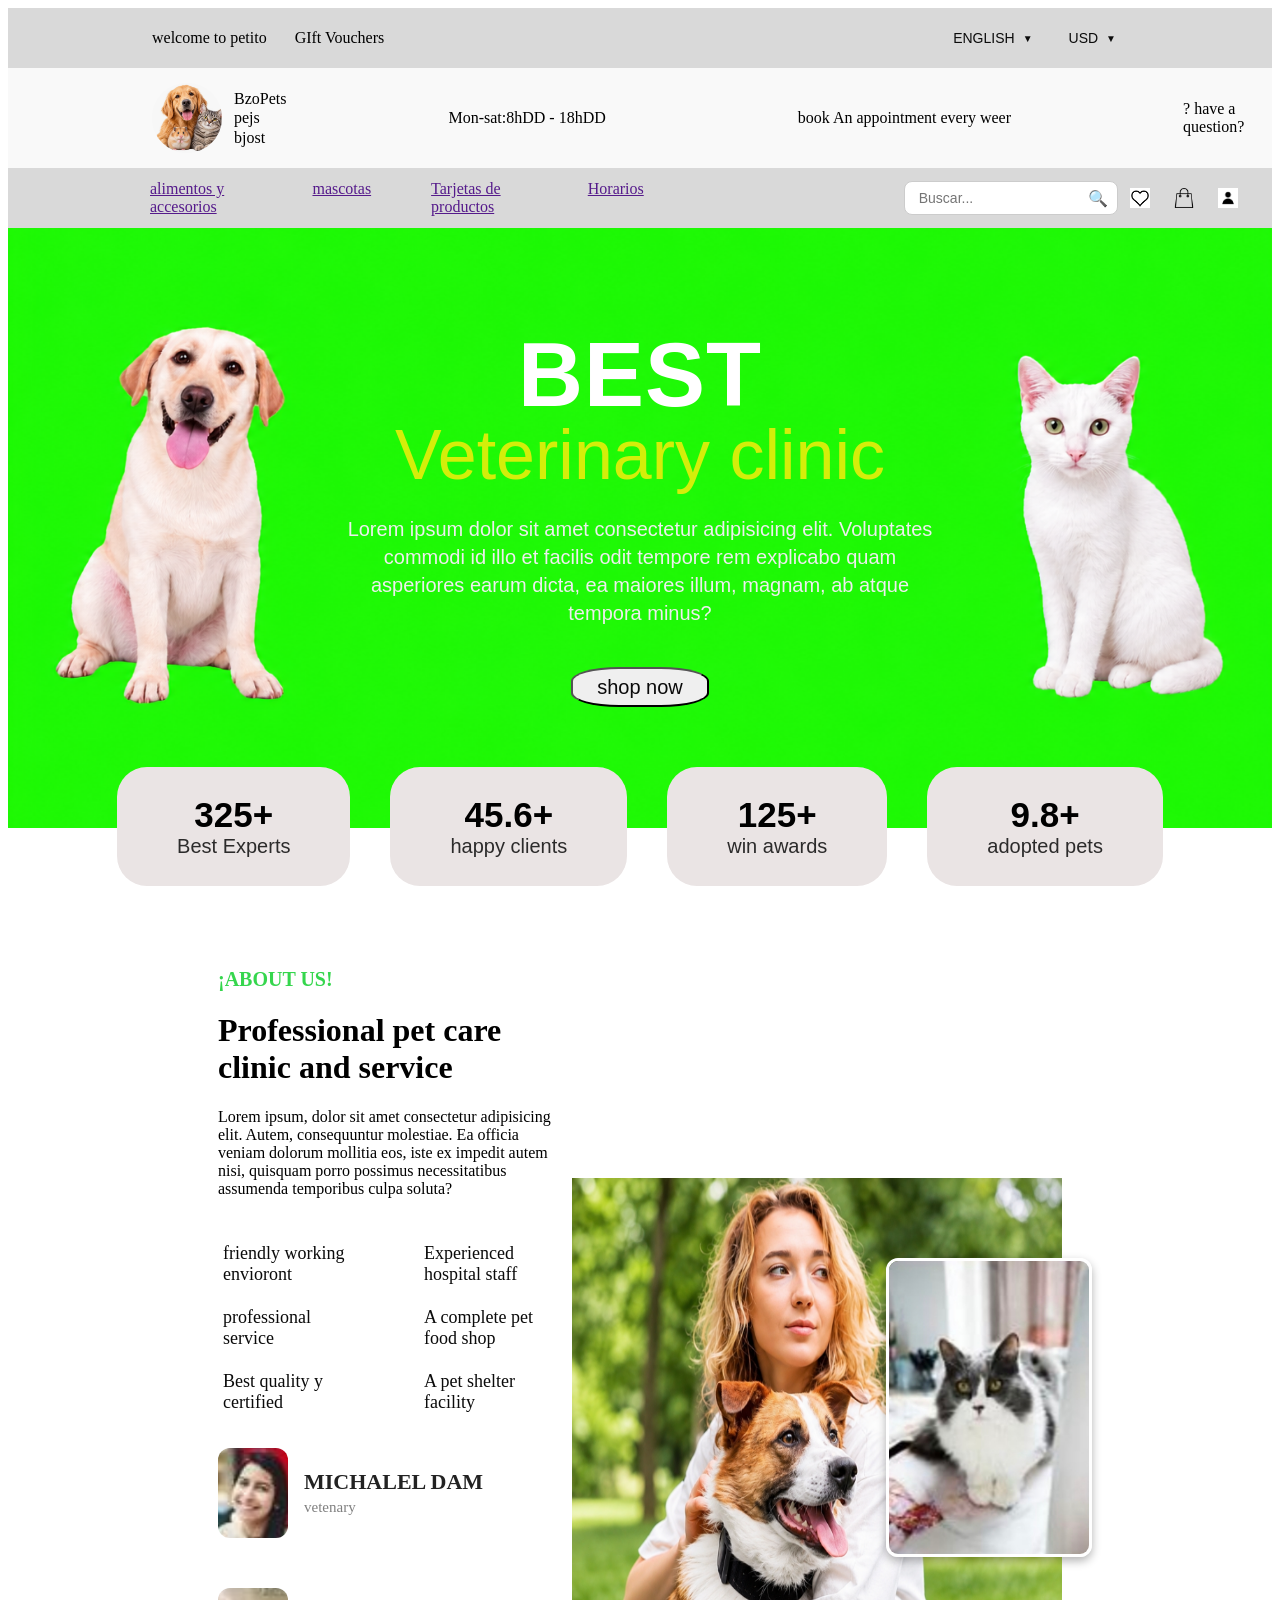
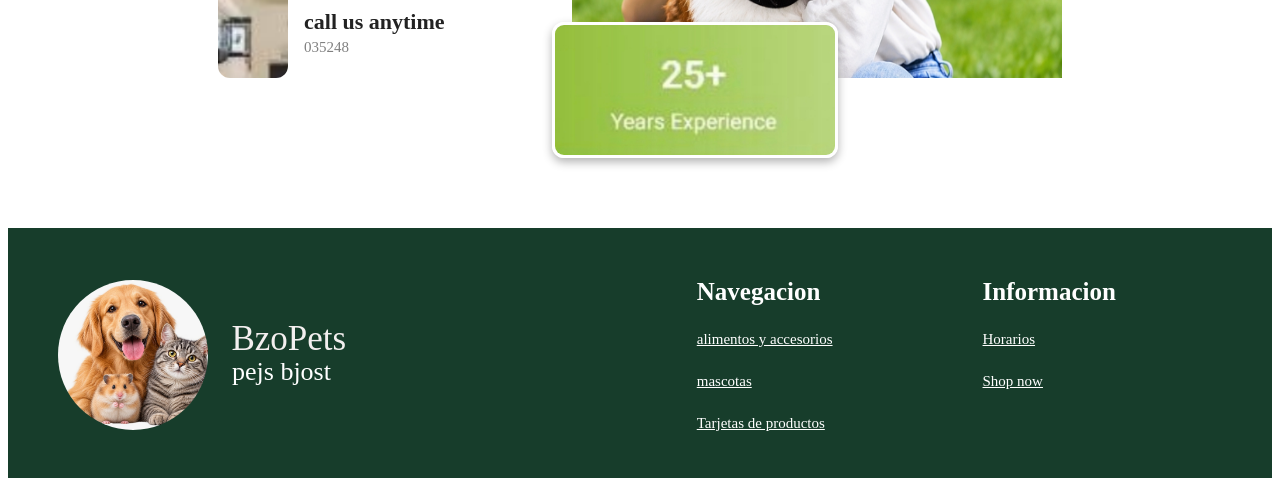
==== commit 52d937e6: "Merge pull request #8 from EdwinRiano15/dev_jorge principal 2" ====
--- a/index.html
+++ b/index.html
@@ -9,16 +9,16 @@
 <body>
       <div class="body">
         
-        <div class="fondo_1">
-          <p class="letra_1">welcome to petito       GIft Vouchers</p>
-           <div class="barra"> 
-               <details class="opciones">
+        <div class="principal_fondo_1">
+          <p class="principal_letra_1">welcome to petito       GIft Vouchers</p>
+           <div class="principal_barra"> 
+               <details class="principal_opciones">
                   <summary>ENGLISH</summary>
                      <ul>
                        <li>Espanol</li>
                      </ul>
               </details>
-              <details class="opciones">
+              <details class="principal_opciones">
                 <summary>USD</summary>
                    <UL>
                      <li>peso</li>
@@ -30,70 +30,70 @@
       </div>
     
      <div class="body">
-        <div class="fondo_2">
+        <div class="principal_fondo_2">
             
-         <div class="texto_foto">
-            <img src="images/WhatsApp Image 2026-10-27 at 3.07.59 PM.jpeg"  class="foto"   alt="Usabilidad" width="30%">
-             <div class="titulo">
+         <div class="principal_texto_foto">
+            <img src="images/WhatsApp Image 2026-10-27 at 3.07.59 PM.jpeg"  class="principal_foto"   alt="Usabilidad" width="30%">
+             <div class="principal_titulo">
                 <span class="linea1">BzoPets</span>
                 <span class="linea2">pejs bjost</span>
              </div>
-             <p class="center">Mon-sat:8hDD - 18hDD                                                book An appointment every weer</p>
-             <p class="letra_2">? have a question?</p>
+             <p class="principal_center">Mon-sat:8hDD - 18hDD                                                book An appointment every weer</p>
+             <p class="principal_letra_2">? have a question?</p>
          </div>
              
         </div>
       </div>
   <div class="body">
-      <div class="fondo_1">
-         <nav class="nav">
-           <ul class="lista">
+      <div class="principal_fondo_1">
+         <nav class="principal_nav">
+           <ul class="principal_lista">
              <li><a href="">alimentos y accesorios</a></li>
              <li><a href="">mascotas</a></li>
              <li><a href="">Tarjetas de productos</a></li>
              <li><a href="">Horarios</a></li>
            </ul>
-            <form class="buscador" action="/buscar" method="get">
+            <form class="principal_buscador" action="/buscar" method="get">
              <input type="search" name="q" placeholder="Buscar...">
              <button type="submit" aria-label="Buscar">🔍</button>
            </form>
-            <img  class="imagen" src="images/hearts.jpg" alt="Usabilidad" width="20">
-            <img  class="imagen" src="images/687259.png" alt="Usabilidad" width="20">
-            <img  class="imagen" src="images/icono-usuario-establece-perfil-social-simbolo.avif" alt="Usabilidad" width="20">
+            <img  class="principal_imagen" src="images/hearts.jpg" alt="Usabilidad" width="20" >
+            <img  class="principal_imagen" src="images/687259.png" alt="Usabilidad" width="20">
+            <img  class="principal_imagen" src="images/icono-usuario-establece-perfil-social-simbolo.avif" alt="Usabilidad" width="20">
          </nav>
       </div>
   </div>
     
  <div class="body">
-      <div class="fondo_3">
-         <div class="titulo_2">
+      <div class="principal_fondo_3">
+         <div class="principal_titulo_2">
             <p class="parrafo_1">BEST</p>
             <p class="parrafo_2">Veterinary clinic</p>
             <p class="parrafo_3">Lorem ipsum dolor sit amet consectetur adipisicing elit. Voluptates commodi id illo et facilis odit tempore rem explicabo quam asperiores earum dicta, ea maiores illum, magnam, ab atque tempora minus?</p>
             
-            <div class="grupo_4">
-               <button class="boton">
+            <div class="principal_grupo_4">
+               <button class="principal_boton">
                   <p class="parrafo_4">shop now</p>
                </button>
              </div>
-            <div class="fila">
+            <div class="principal_fila">
               
-             <button class="boton_1">
+             <button class="principal_boton_1">
                 <span class="linea_1">325+</span>
                 <span class="linea_2">Best Experts</span>
              </button>
                 
-             <button class="boton_1">
+             <button class="principal_boton_1">
                 <span class="linea_1">45.6+</span>
                 <span class="linea_2">happy clients</span>
              </button>
 
-             <button class="boton_1">
+             <button class="principal_boton_1">
                 <span class="linea_1">125+</span>
                 <span class="linea_2">win awards</span>
              </button>
 
-             <button class="boton_1">
+             <button class="principal_boton_1">
                 <span class="linea_1">9.8+</span>
                 <span class="linea_2">adopted pets</span>
              </button>
@@ -106,15 +106,15 @@
  
    <div class="body">
 
-      <div class="mitades">
+      <div class="principal_mitades">
 
     
-         <div class="fondo_4">
-            <p class="letra_3">¡ABOUT US!</p>
+         <div class="principal_fondo_4">
+            <p class="principal_letra_3">¡ABOUT US!</p>
             <h1>Professional pet care clinic and service</h1>
             <p>Lorem ipsum, dolor sit amet consectetur adipisicing elit. Autem, consequuntur molestiae. Ea officia veniam dolorum mollitia eos, iste ex impedit autem nisi, quisquam porro possimus necessitatibus assumenda temporibus culpa soluta?</p>
 
-            <div class="columnas">
+            <div class="principal_columnas">
               <p>friendly working envioront</p>
               <p>professional service</p>
               <p>Best quality y certified</p>
@@ -123,9 +123,9 @@
               <p>A pet shelter facility</p>
            </div>
 
-            <div class="dos_fotos">
+            <div class="principal_dos_fotos">
 
-               <div class="tarjeta">
+               <div class="principal_tarjeta">
                     <img src="images/Captura de pantalla 2026-11-03 021509.png" alt="Usabilidad">
                     <div class="texto_t">
                        <p>MICHALEL DAM</p>
@@ -133,7 +133,7 @@
                    </div>
                 </div>
 
-              <div class="tarjeta">
+              <div class="principal_tarjeta">
                    <img src="images/Captura de pantalla 2026-11-03 021516.png" alt="Usabilidad">
                    <div class="texto_t">
                       <p>call us anytime</p>
@@ -145,8 +145,12 @@
         </div>
 
     
-       <div class="foto_derecha">
-          <img src="images/Mujer y perro en el parque.png" alt="Usabilidad" >
+       <div class="principal_foto_derecha">
+          <div class="principal_imagen_base">
+            <img class="principal_foto_fondo"  src="images/Mujer y perro en el parque.png" alt="Usabilidad">
+            <img class="principal_foto_encima principal_foto_1"   src="images/IMG_20261103_050622.jpg" alt="Usabilidad">
+            <img class="principal_foto_encima principal_foto_2"   src="images/IMG_20261103_050551.jpg" alt="Usabilidad">
+          </div>
        </div>
 
       </div>
@@ -154,14 +158,23 @@
    </div>  
 
   <div class="body">
-      <div class="footer">
-          <div class="texto_foto_r">
-             <img src="images/WhatsApp Image 2026-10-27 at 3.07.59 PM.jpeg"  class="foto_left"   alt="Usabilidad" width="30%">
-             <div class="titulo_3">
-                <span class="letra_for">BzoPets</span>
-                <span class="letra_fur">pejs bjost</span>
+      <div class="principal_footer">
+          <div class="principal_texto_foto_r">
+             <img src="images/WhatsApp Image 2026-10-27 at 3.07.59 PM.jpeg"  class="principal_foto_left"   alt="Usabilidad" >
+             <div class="principal_titulo_3">
+                <span class="principal_letra_for">BzoPets</span>
+                <span class="principal_letra_fur">pejs bjost</span>
              </div>
-         </div>
+               <div class="principal_columnas_texto">
+                  <h1 style="color: white;">Navegacion</h1>
+                  <p><a href="" style="color: white;">alimentos y accesorios</a></p>
+                  <p><a href="" style="color: white;">mascotas</a></p>
+                  <p><a href="" style="color: white;">Tarjetas de productos</a></p>
+                  <h1 style="color: white;">Informacion</h1>
+                  <p><a href="" style="color: white;">Horarios</a></p>
+                  <p><a href=""style="color: white;">Shop now</a></p>
+               </div>
+            </div>
       </div>
   </div>
   
--- a/css/style.css
+++ b/css/style.css
@@ -1,5 +1,6 @@
-.fondo_1{
-    width: 98%;
+/* parte plantilla principla jorge inicio*/
+.principal_fondo_1{                                                           
+    width: 100%;
     height: 60px;
     background-color: rgb(217, 217, 217);
     border: 2px solid rgb(217, 217, 217);
@@ -10,20 +11,20 @@
     align-items: center; 
 }
 .body{
-    border: white;
     background-color: white;
     display: flex;
     justify-content: center;
     align-items: center;
-}
-.foto{
+    width: 100%;
+}
+.principal_foto{
    width: 70px;
    height: 70px;
    border-radius: 60%;
    object-fit: cover;
    margin-left:  124px;
 }
-.letra_1{
+.principal_letra_1{
     color: black;
     font-size: 16px;
     text-align: left;
@@ -31,16 +32,16 @@
     line-height: 34px;
     white-space: pre;  
 }
-.letra_2{
+.principal_letra_2{
     display: flex;
     align-items: center;
     gap: 20px;
     padding-left: 160px;
 }
-.letra_2 p{
-  margin: 0;
-}
-.barra{
+.principal_letra_2 p{
+  margin: 0;
+}
+.principal_barra{
     display: flex;
     justify-content: flex-end;
     align-items: flex-start;
@@ -49,13 +50,13 @@
     box-sizing: border-box;
     padding: 10%;
 }
-.opciones{
+.principal_opciones{
     width: fit-content;
     font-family: Arial, Helvetica, sans-serif;
     position: relative;
     font-size: 14px;
 }
-.opciones summary {
+.principal_opciones summary {
   display: flex;
   justify-content: flex-start;
   align-items: center;
@@ -66,21 +67,21 @@
   cursor: pointer;
   list-style: none;
 }
-.opciones summary::-webkit-details-marker {
+.principal_opciones summary::-webkit-details-marker {
   display: none;
 }
 
-.opciones summary::after {
+.principal_opciones summary::after {
   content: "▼";
   font-size: 10px;
   transition: transform 0.3s;
 }
 
-.opciones[open] summary::after {
+.principal_opciones[open] summary::after {
   transform: rotate(180deg);
 }
 
-.opciones ul {
+.principal_opciones ul {
   position: absolute;              
   top: 100%;                       
   left: 0;
@@ -94,18 +95,16 @@
   z-index: 10;                     
   box-sizing: border-box;
 }
-
-.opciones li {
+.principal_opciones li {
   padding:  14px;
   cursor: pointer;
   white-space: nowrap;
 }
-
-.opciones li:hover {
+.principal_opciones li:hover {
   background-color: #f5f5f5;
 }
-.fondo_2{
-    width: 98%;
+.principal_fondo_2{
+    width: 100%;
     height: 100px;
     background-color: rgb(249, 249, 249);
     box-sizing: border-box;        
@@ -114,7 +113,7 @@
     justify-content: space-between; 
     align-items: center; 
 }
-.texto_foto{
+.principal_texto_foto{
     display: flex;
     align-items: center;
     gap: 12px;
@@ -125,39 +124,39 @@
    object-fit: cover;
    flex-shrink: 0;
 }
-.fondo_2 p{
+.principal_fondo_2 p{
    margin: 0;
 }
-.titulo {
+.principal_titulo {
    display: flex;
    flex-direction: column;          
    line-height: 1.2;                
 }
-.linea1 {
+.principal_linea1 {
    font-size: 20px;
    font-weight: bold;
 }
-.linea2 {
+.principal_linea2 {
    font-size: 13px;
    color: gray;
 }
-.center{
+.principal_center{
     align-items: center;
     padding-left: 150px;
     white-space: pre;
 }
-.meny{
+.principal_meny{
     align-items: center;
     padding-left: 10px;
 }
-.nav{
+.principal_nav{
     border: white;
     background-color:rgb(217, 217, 217);
     display: flex;
     justify-content: center;
     align-items: center;
 }
-.lista{
+.principal_lista{
   display: flex;              
   flex-direction: row;        
   flex-wrap: nowrap;          
@@ -166,15 +165,15 @@
   margin: 0;                  
   padding-left: 120px;                 
 }
-.lista li {
+.principal_lista li {
   cursor: pointer;
 }
-.buscador {
+.principal_buscador {
   position: relative;           
   width: 250px;
   padding-left: 260px;
 }
-.buscador input {
+.principal_buscador input {
   width: 100%;
   box-sizing: border-box;
   padding: 8px 40px 8px 14px;    
@@ -184,11 +183,10 @@
   outline: none;
 }
 
-.buscador input:focus {
+.principal_buscador input:focus {
   border-color: #e67e22;
 }
-
-.buscador button {
+.principal_buscador button {
   position: absolute;
   right: 6px;                   
   top: 50%;
@@ -199,15 +197,14 @@
   font-size: 16px;
   cursor: pointer;
 }
-
-.buscador button:hover {
+.principal_buscador button:hover {
   opacity: 0.7;
 }
-.imagen{
+.principal_imagen{
   padding: 12px;
 }
-.fondo_3{
-  width: 98%;
+.principal_fondo_3{
+  width: 100%;
   height: 600px;
   background-image: url("../images/Perro\ y\ gato\ sobre\ fondo\ verde\ vibrante.png");
   background-size: 100% auto;
@@ -221,7 +218,7 @@
   box-sizing: border-box;
   padding-bottom: 300px;
 }
-.titulo_2 {
+.principal_titulo_2 {
   display: flex;
   flex-direction: column;
   align-items: center;
@@ -229,38 +226,38 @@
   font-family: Arial, Helvetica, sans-serif;
   padding-top: 460px;
 }
-.titulo_2 p {
-  margin: 0;
-}
-.titulo_2 .parrafo_1{
+.principal_titulo_2 p {
+  margin: 0;
+}
+.principal_titulo_2 .parrafo_1{
   font-size: 90px;
   font-weight: bold;
   color: white;
   letter-spacing: 1px;
   line-height: 1;
 }
-.titulo_2 .parrafo_2{
+.principal_titulo_2 .parrafo_2{
   font-size: 70px;
   font-weight: lighter;
   color: rgb(212, 238, 10);
   line-height: 1;
   margin-top: 0;
 }
-.titulo_2 .parrafo_3{
+.principal_titulo_2 .parrafo_3{
   font-size: 20px;
   color: #eee;
   margin-top: 25px;
   max-width: 600px;
   line-height: 1.4;
 }
-.titulo_2 .parrafo_4{
+.principal_titulo_2 .parrafo_4{
   font-size: 20px;
   color: #0a0a0a;
   margin: 0;                       
   line-height: 3;                  
   text-align: center;
 }
-.boton {
+.principal_boton {
   display: inline-flex;
   justify-content: center;
   align-items: center;
@@ -268,26 +265,26 @@
   padding: 0 24px;
   border-radius: 35%;
 }
-.boton:hover {
+.principal_boton:hover {
   background-color: #b0d300;   
 }
-.boton:active {
+.principal_boton:active {
   transform: scale(0.97);      
 }
-.grupo_4 {
+.principal_grupo_4 {
   display: flex;
   flex-direction: column;
   align-items: center;
   margin-top: 40px;            
 }
-.fila {
+.principal_fila {
   display: flex;
   justify-content: center;
   align-items: flex-start;
   gap: 40px;
   margin-top: 60px;
 }
-.boton_1 {
+.principal_boton_1 {
   display: flex;
   flex-direction: column;      
   justify-content: center;
@@ -300,39 +297,39 @@
   cursor: pointer;
   transition: 0.3s;
 }
-.boton_1 .linea_1 {
+.principal_boton_1 .linea_1 {
   font-size: 35px;
   font-weight: bold;
   color: rgb(0, 0, 0);
   line-height: 1;
 }
-.boton_1 .linea_2 {
+.principal_boton_1 .linea_2 {
   font-size: 20px;
   color: #2c2b2b;
   line-height: 1;
 }
-.boton_1:hover {
+.principal_boton_1:hover {
   background-color: #9ed300;
 }
-.mitades {
+.principal_mitades {
   display: flex;
   align-items: center;
   gap: 10px;
   width: 100%;
 }
-.fondo_4 {
+.principal_fondo_4 {
   flex: 2;
   background-color: white;
   padding-left: 210px;
   box-sizing: border-box;
   margin-top: 120px;
 }
-.letra_3 {
+.principal_letra_3 {
   color: #35d64d;
   font-size: 20px;
   font-weight: bold;
 }
-.columnas {
+.principal_columnas {
   display: grid;
   grid-template-rows: repeat(3, auto);
   grid-auto-flow: column;
@@ -341,12 +338,12 @@
   justify-content: center;
   margin-top: 40px;
 }
-.columnas p {
+.principal_columnas p {
   margin: 5px;
   font-size: 18px;
   color: rgb(11, 11, 11);
 }
-.dos_fotos {
+.principal_dos_fotos {
   display: flex;
   justify-content: space-between;
   align-items: center;
@@ -355,89 +352,143 @@
   width: 100%;
   box-sizing: border-box;
 }
-.tarjeta {
+.principal_tarjeta {
   display: flex;
   align-items: center;
   gap: 16px;
   margin-top: 30px;
 }
-.tarjeta img {
+.principal_tarjeta img {
   width: 70px;
   height: 90px;
   object-fit: cover;
   border-radius: 12px;
   flex-shrink: 0;
 }
-.tarjeta .texto_t p {
-  margin: 0;
-}
-.tarjeta .texto_t p:first-child {
+.principal_tarjeta .texto_t p {
+  margin: 0;
+}
+.principal_tarjeta .texto_t p:first-child {
   font-size: 22px;
   font-weight: bold;
   color: #222;
 }
-.tarjeta .texto_t p:last-child {
+.principal_tarjeta .texto_t p:last-child {
   font-size: 15px;
   color: gray;
   margin-top: 4px;
 }
-.foto_derecha {
+.principal_foto_derecha {
   flex: 3;
   display: flex;
   justify-content: center;
   align-self: flex-end;
 }
-.foto_derecha img{
-  width: 50%;
-  max-width: 600px;
-  height: 450px;
-  object-fit: cover;
-}
-.footer{
-  width: 98%;
+.principal_mitades {
+  display: flex;
+  align-items: center;
+  gap: 10px;
+  width: 100%;
+  flex: 1;
+  box-sizing: border-box;
+}
+.principal_mitades_2_izq{
+  gap: 20px;
+}
+.principal_footer{
+  width: 100%;
   height: 250px;
   background-color: #173D2B;
-  margin-top: 80px;
-  border-radius: 20px;
-}
-.foto_left{
+  margin-top: 150px;
+}
+.principal_foto_left{
   width: 150px;
   height: 150px;
   border-radius: 50%;
   object-fit: cover;
-  margin-left: 180px;
-}
-.titulo_3{
+  margin-left: 50px;
+}
+.principal_titulo_3{
   display: flex;
   flex-direction: column;          
   line-height: 1.2;                
 }
-.letra_for{
+.principal_letra_for{
   color: rgb(243, 239, 239);
-  font-size: 25px;
+  font-size: 35px;
   text-align: left;
   padding-left: 10%;
   line-height: 34px;
   white-space: pre;  
 }
-.letra_fur{
-  display: flex;
-  align-items: center;
-  gap: 20px;
-}
-.letra_fur p{
-  margin: 0;
-}
-.texto_foto_r{ 
+.principal_letra_fur{
+  display: flex;
+  align-items: center;
+  gap: 30px;
+  font-size: 26px;
+  padding-left: 12PX;
+  color: white;
+}
+.principal_letra_fur p{
+  margin: 0;
+}
+.principal_texto_foto_r{ 
   display: flex;
   align-items: center;
   gap: 12px;
   margin-top: 50px;
-}
-.mitades {
-  display: flex;
-  align-items: center;
-  gap: 10px;
-  width: 100%;
-}
-  
+} 
+.principal_mitades2_der {
+  justify-content: center;     
+}
+.principal_columnas_texto {
+  display: grid;
+  grid-template-rows: repeat(4, auto); 
+  grid-auto-flow: column;                
+  column-gap: 150px;
+  row-gap: 25px;
+  align-items: right;
+  padding-left: 350px;
+}
+.principal_columnas_texto p {
+  margin: 0;
+  font-size: 15px;
+  color: #f6f6f6;
+}
+.principal_columnas_texto h1 {
+  margin: 0;
+  font-size: 25px;
+  color: #f6f6f6;
+}
+.principal_imagen_base{
+  position: relative;
+  width: 700px;
+}
+.principal_foto_fondo{
+  width: 70%;
+  height: 500px;
+  display: block;
+}
+.principal_foto_encima {
+  position: absolute;
+  width: 200px;
+  height: 200px;
+  object-fit: cover;
+  border-radius: 12px;
+  border: 3px solid white;
+  box-shadow: 0 4px 10px rgba(0, 0, 0, 0.3);
+}
+.principal_foto_1 {
+  top: 80px;
+  right: 180px;
+  height: auto;
+}
+.principal_foto_2 {
+  bottom: -80px;
+  left: -20px;
+  width: 40%;
+  height: 130px;
+} 
+/* parte plantilla principla jorge fin*/
+
+
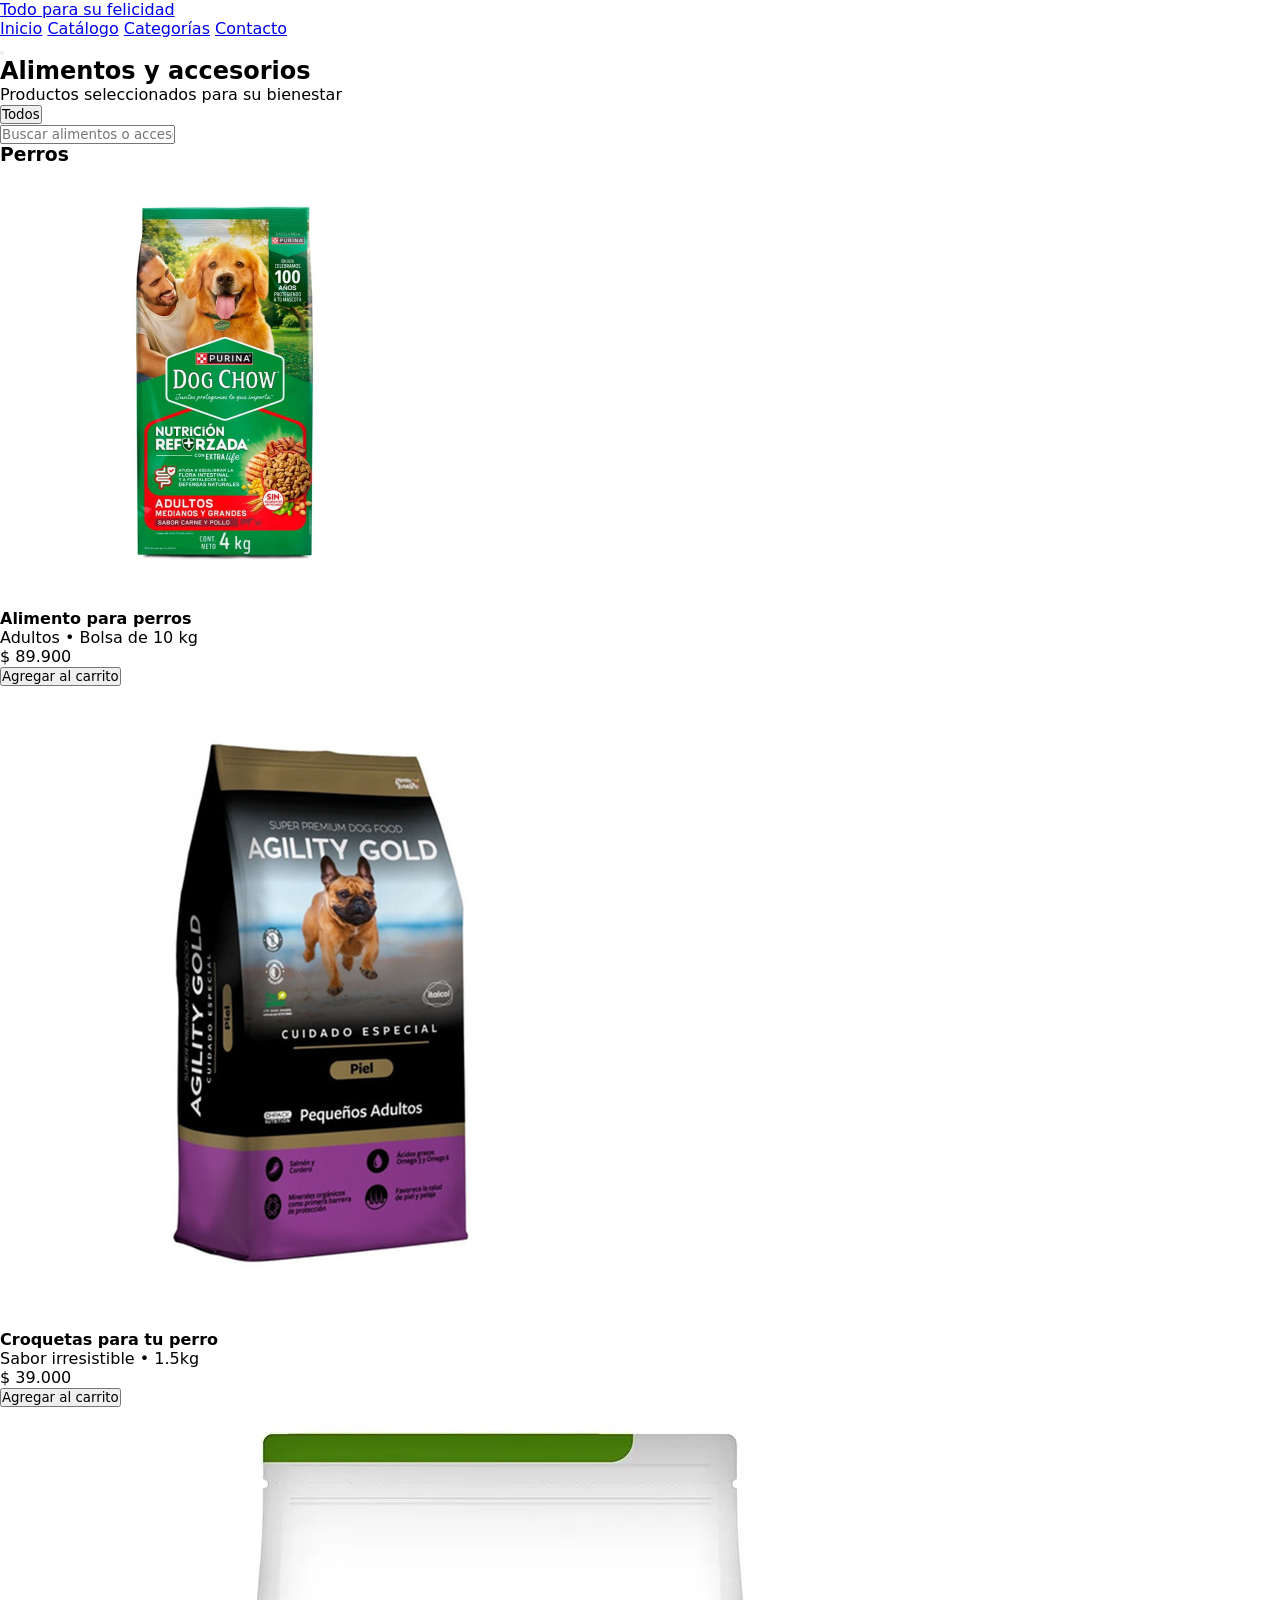
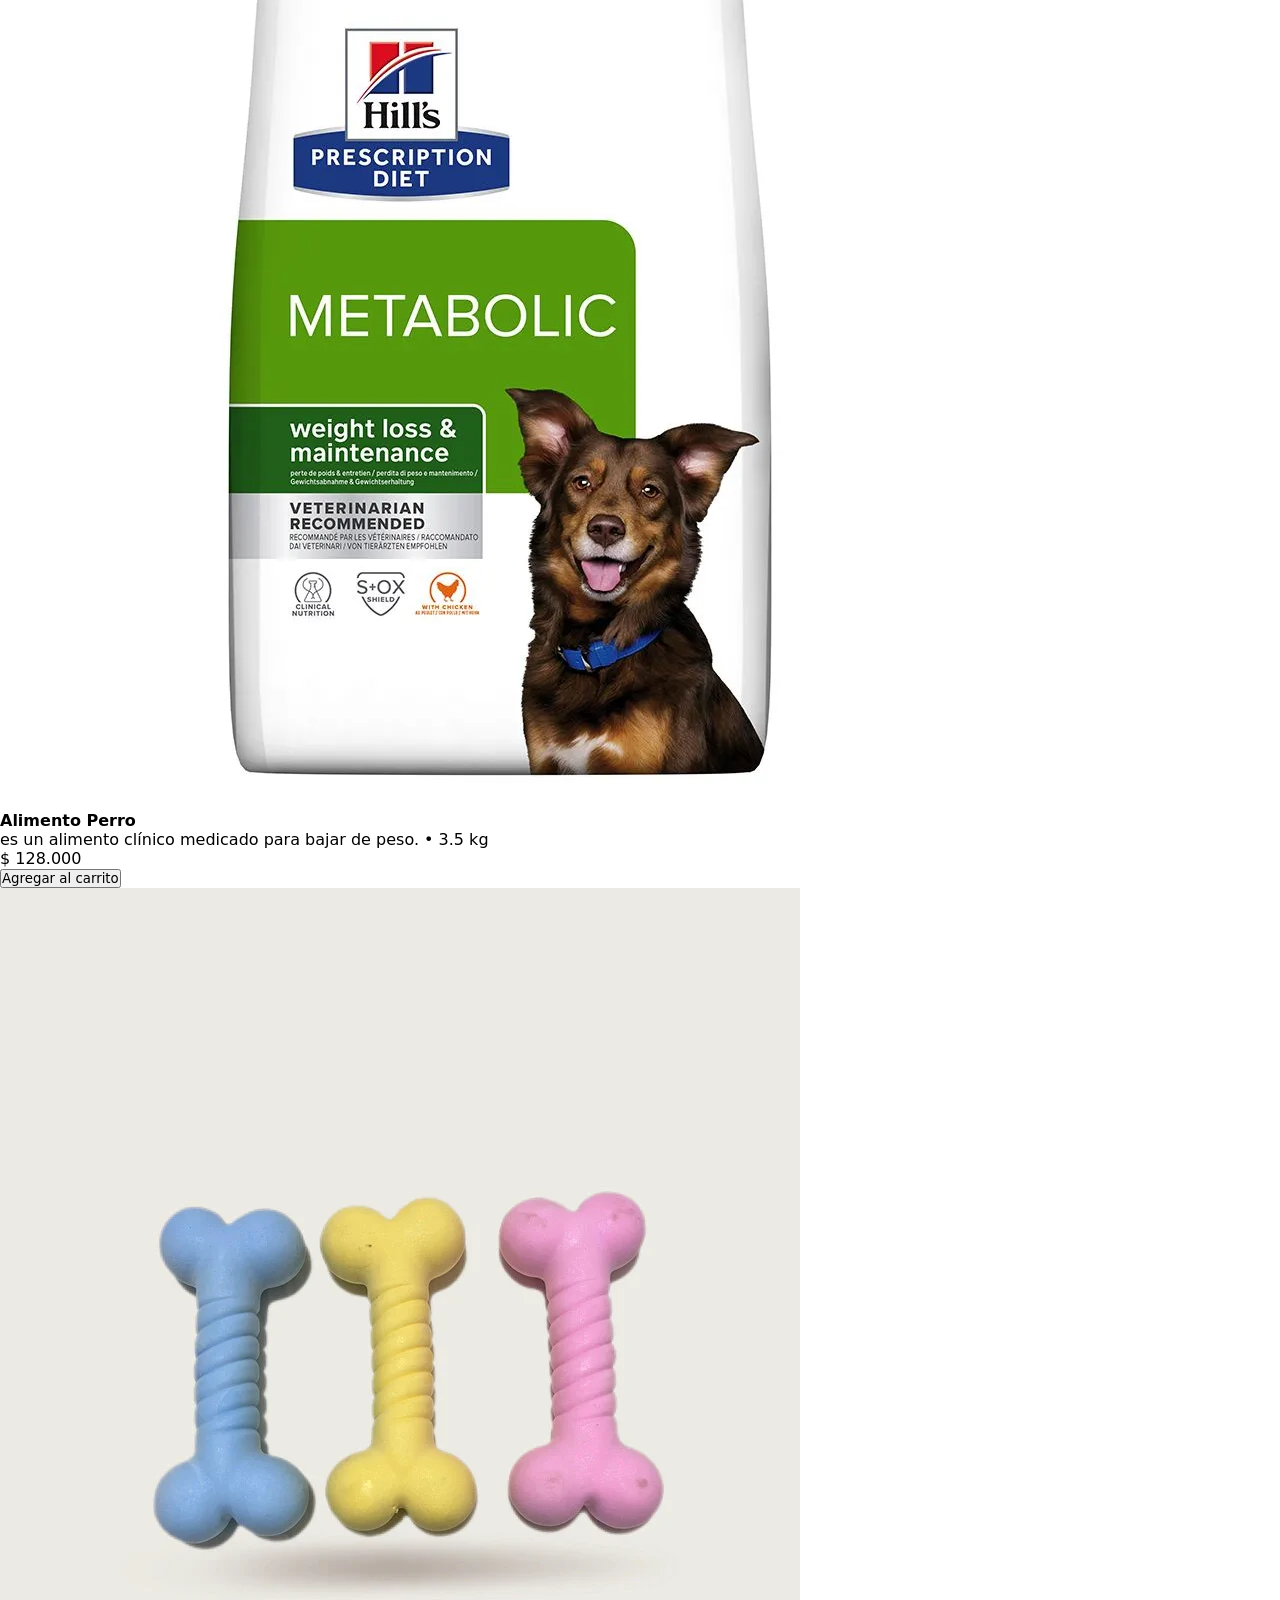
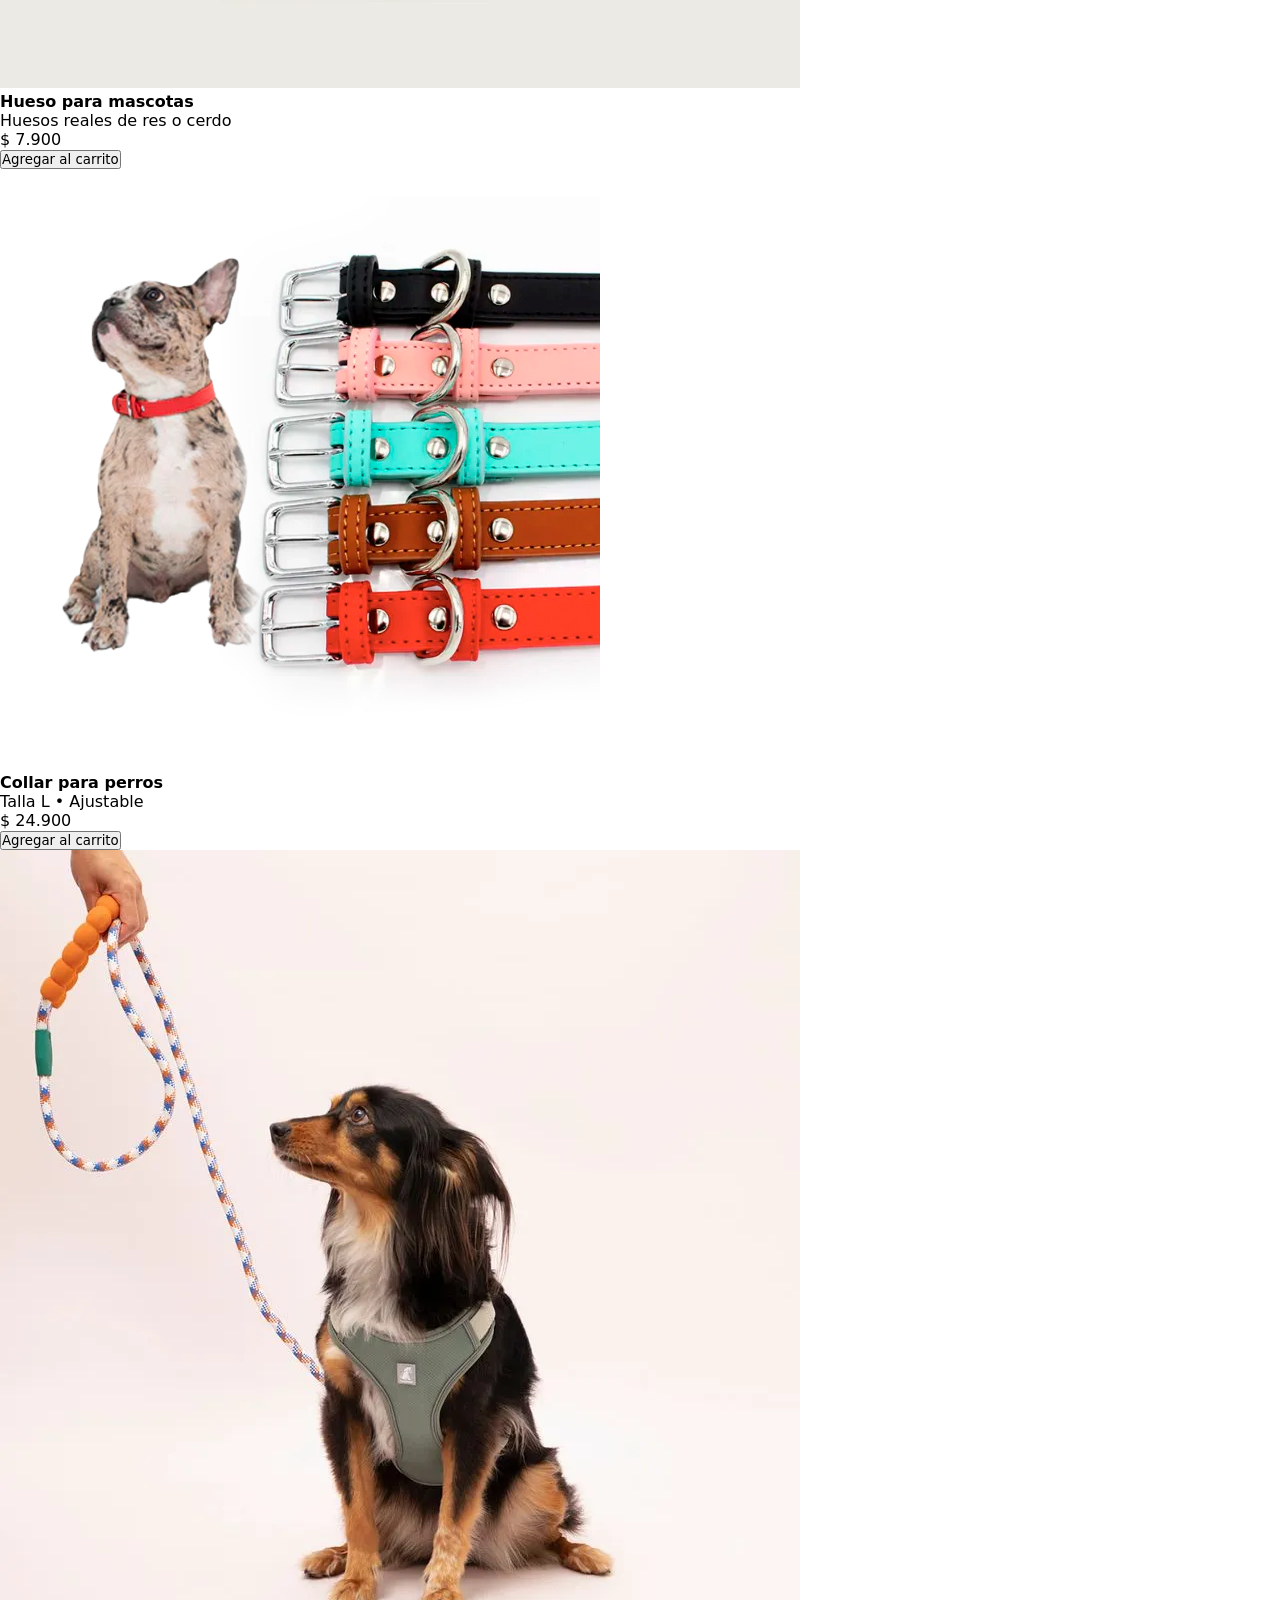
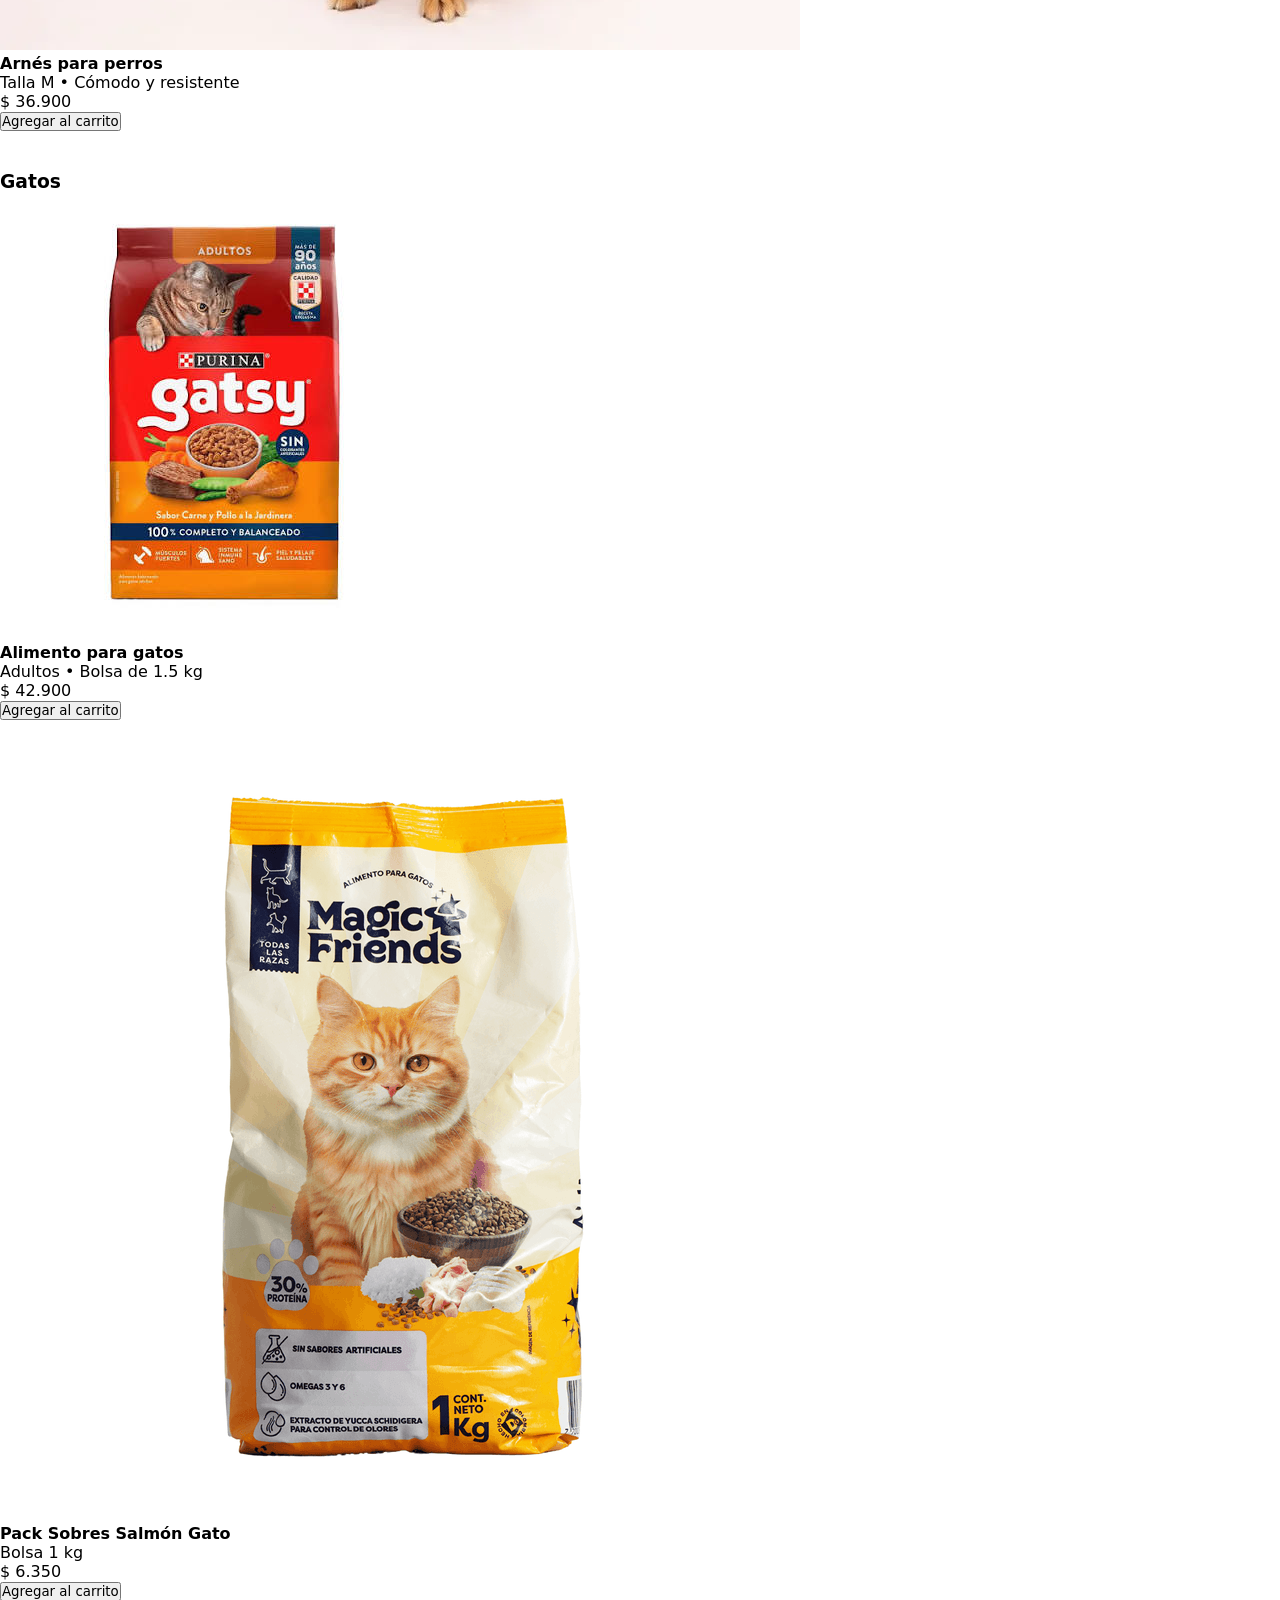
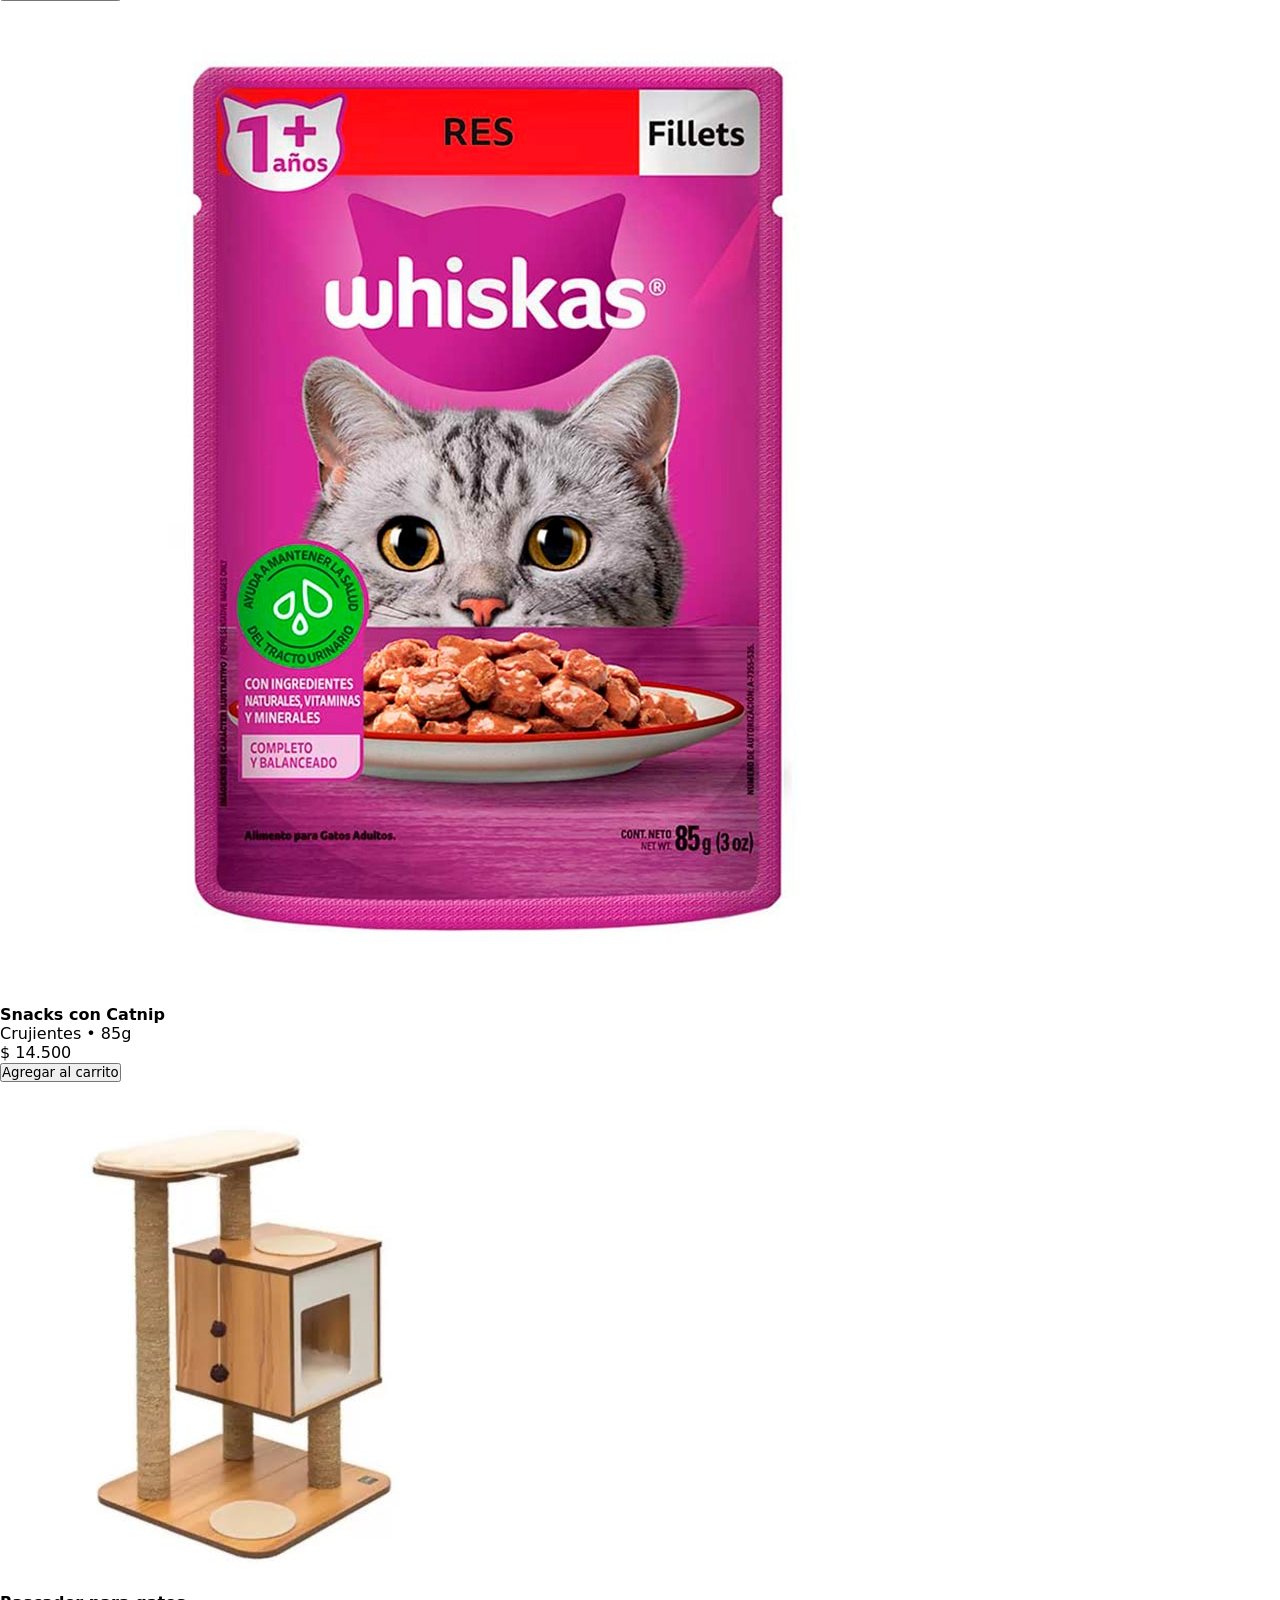
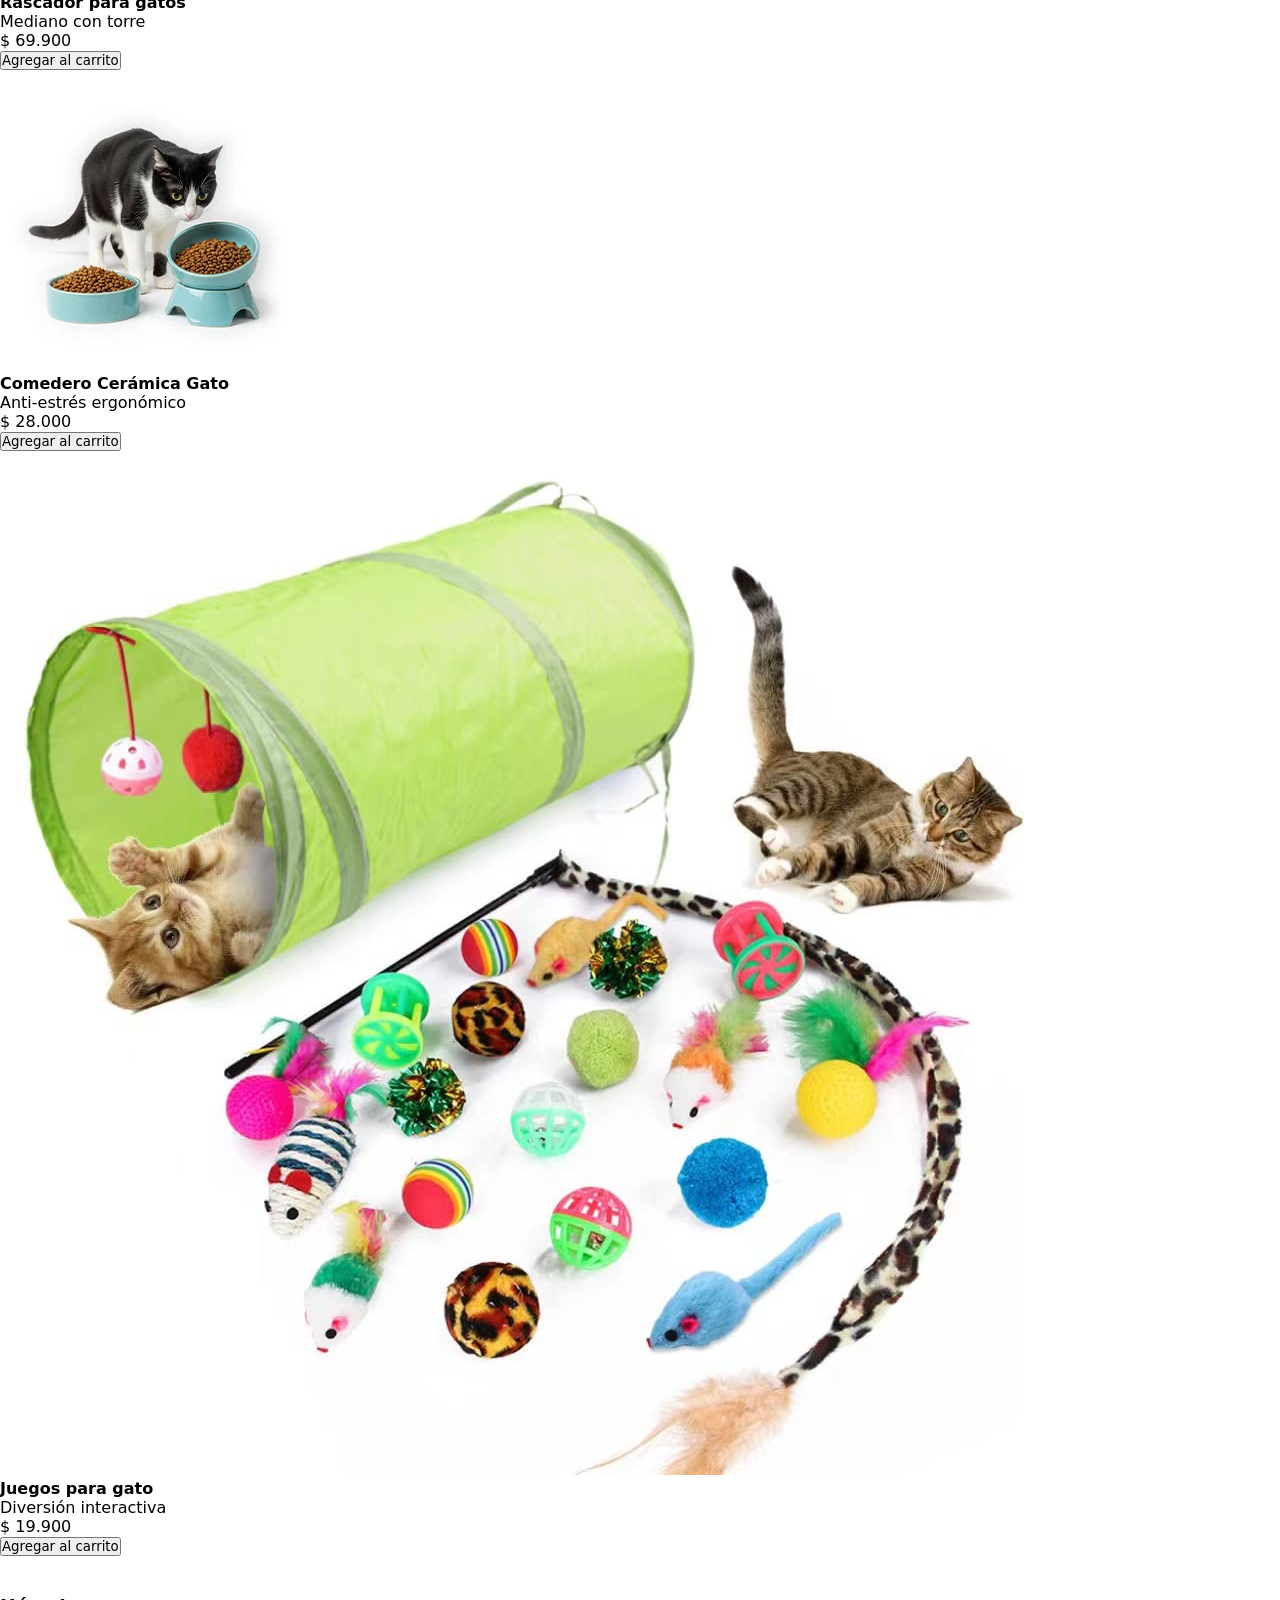
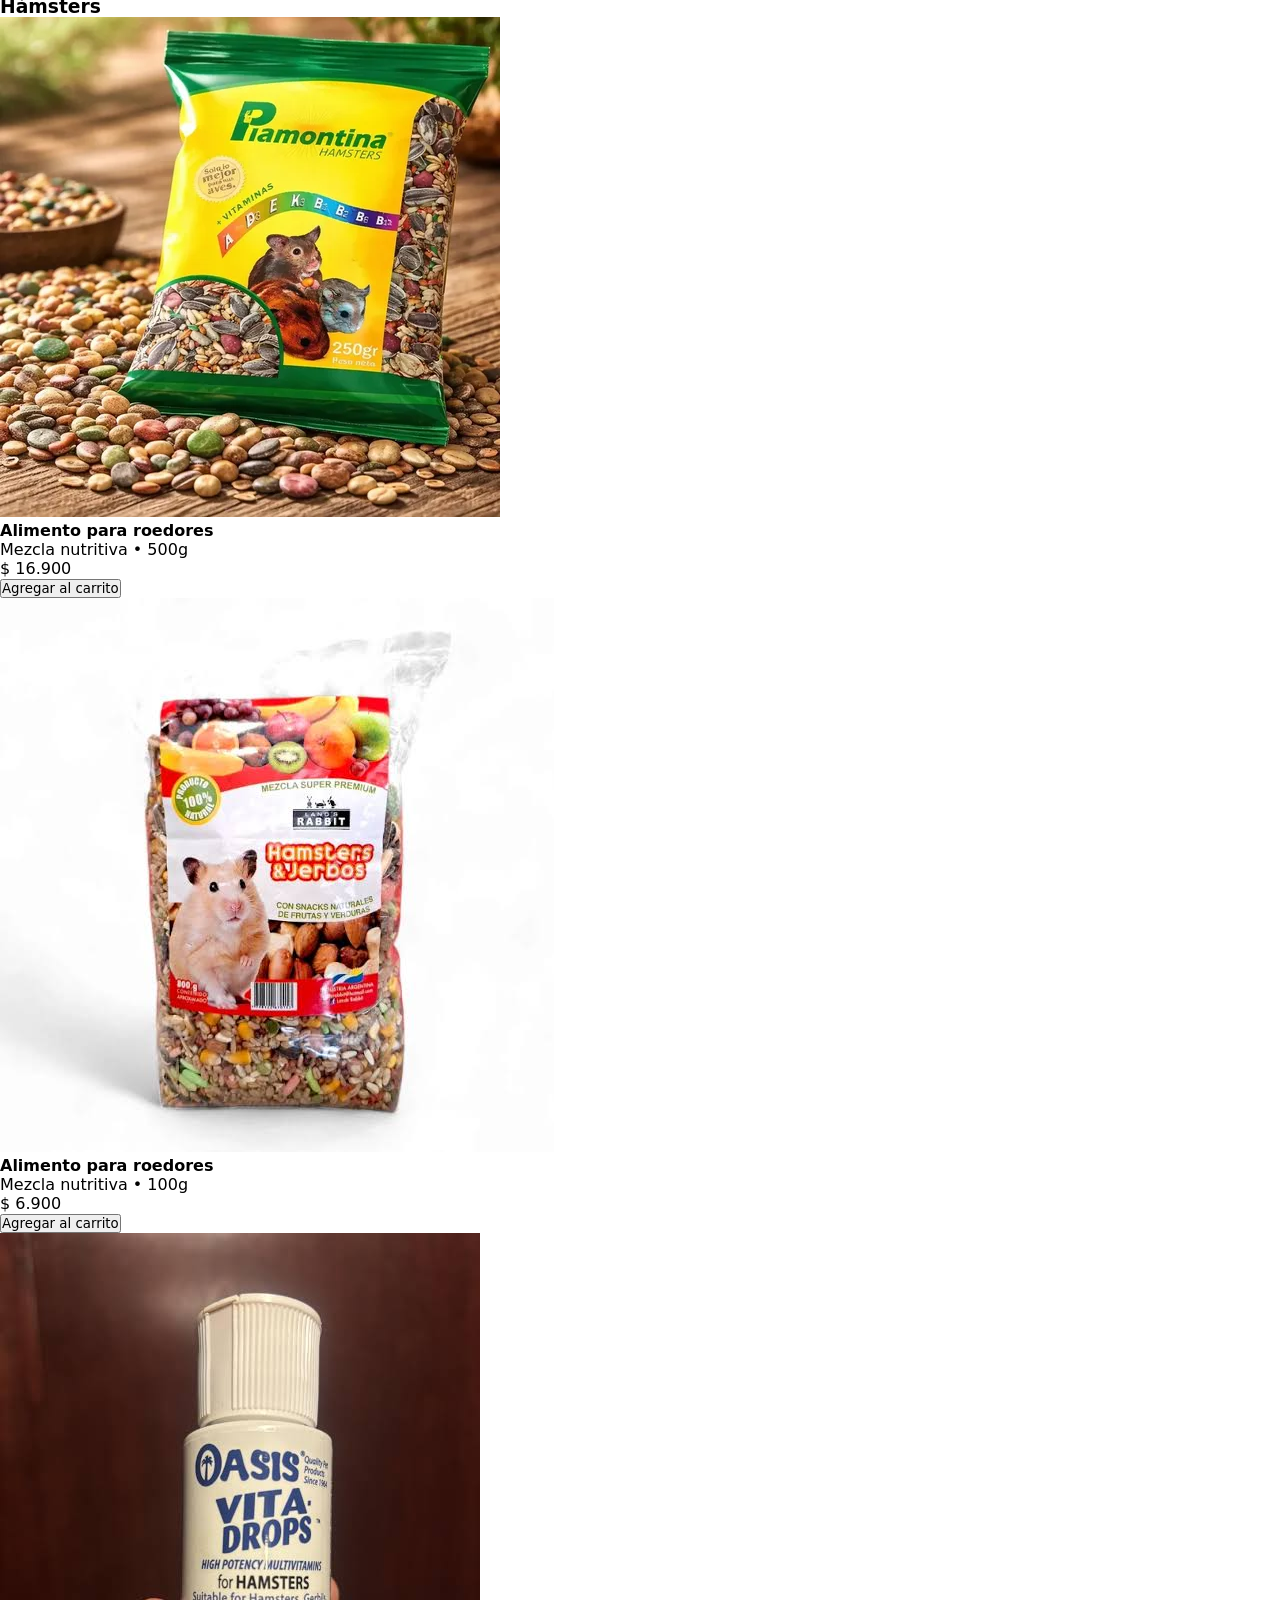
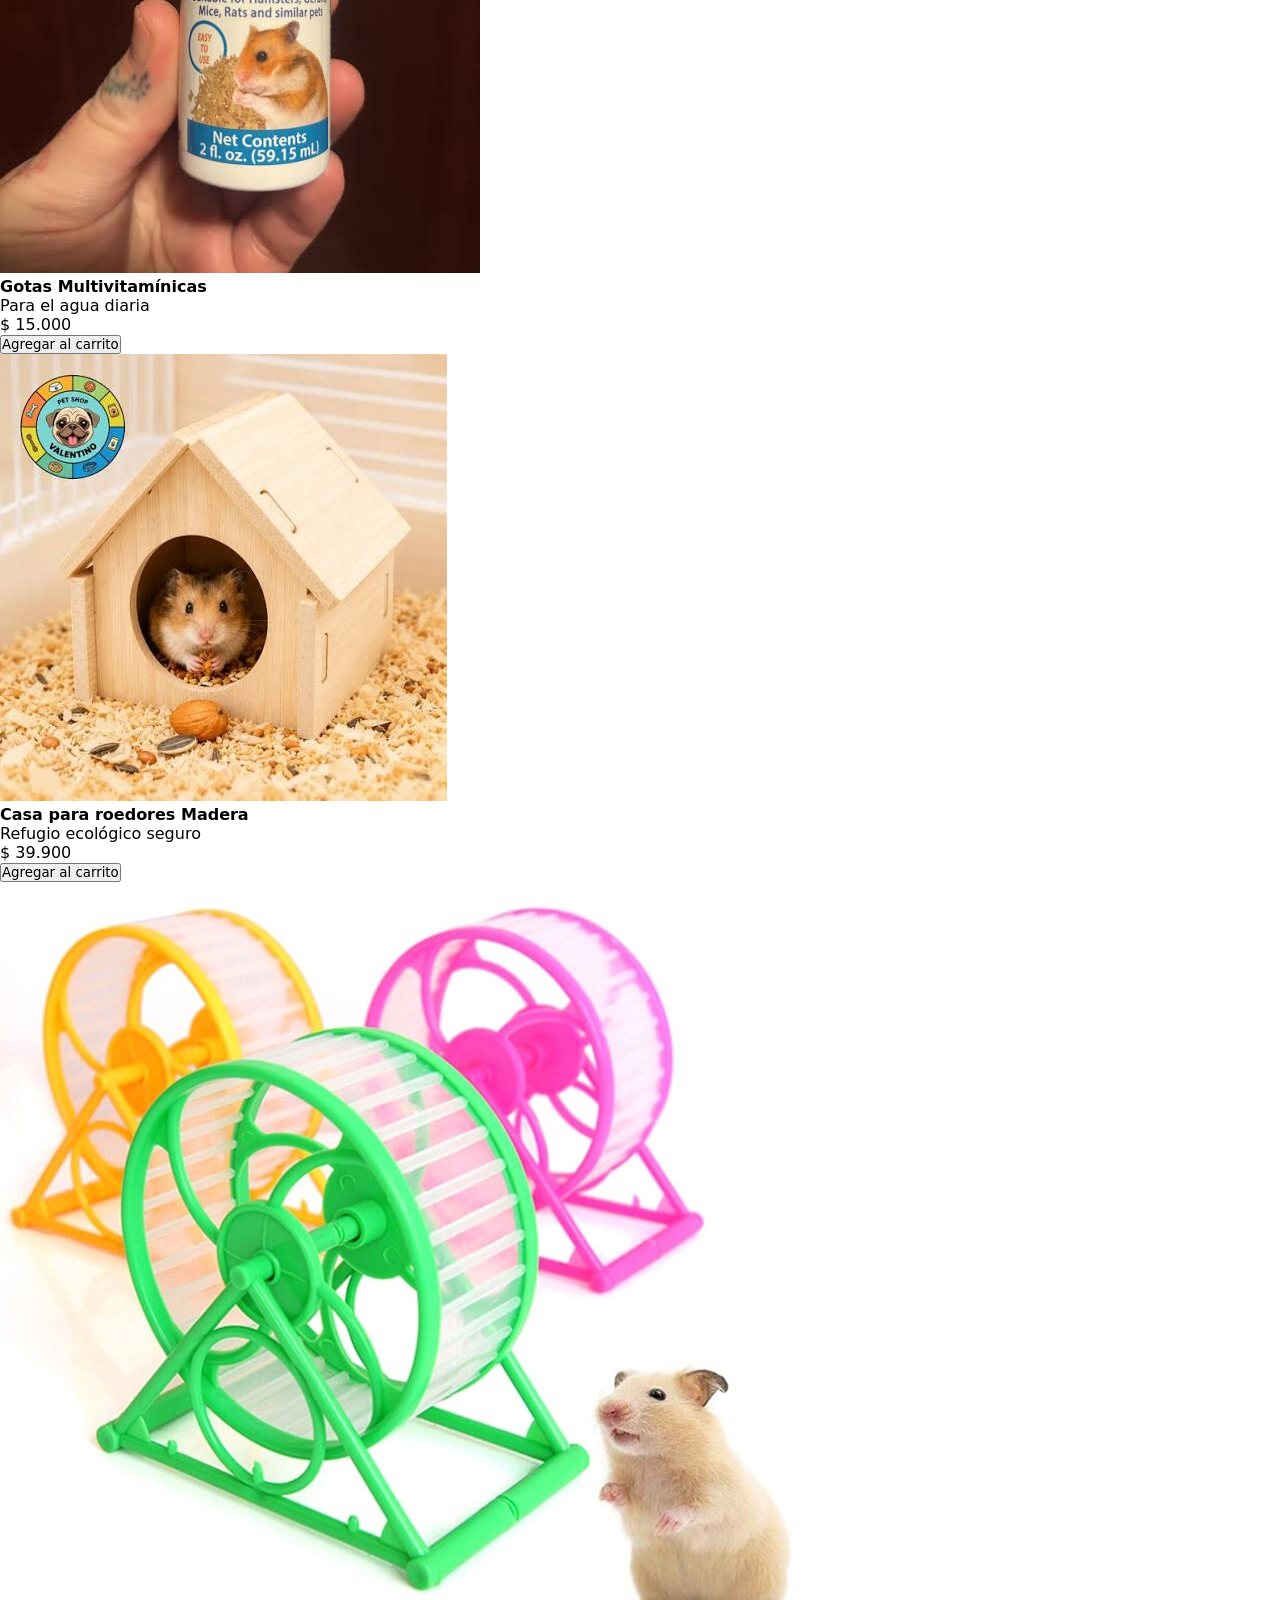
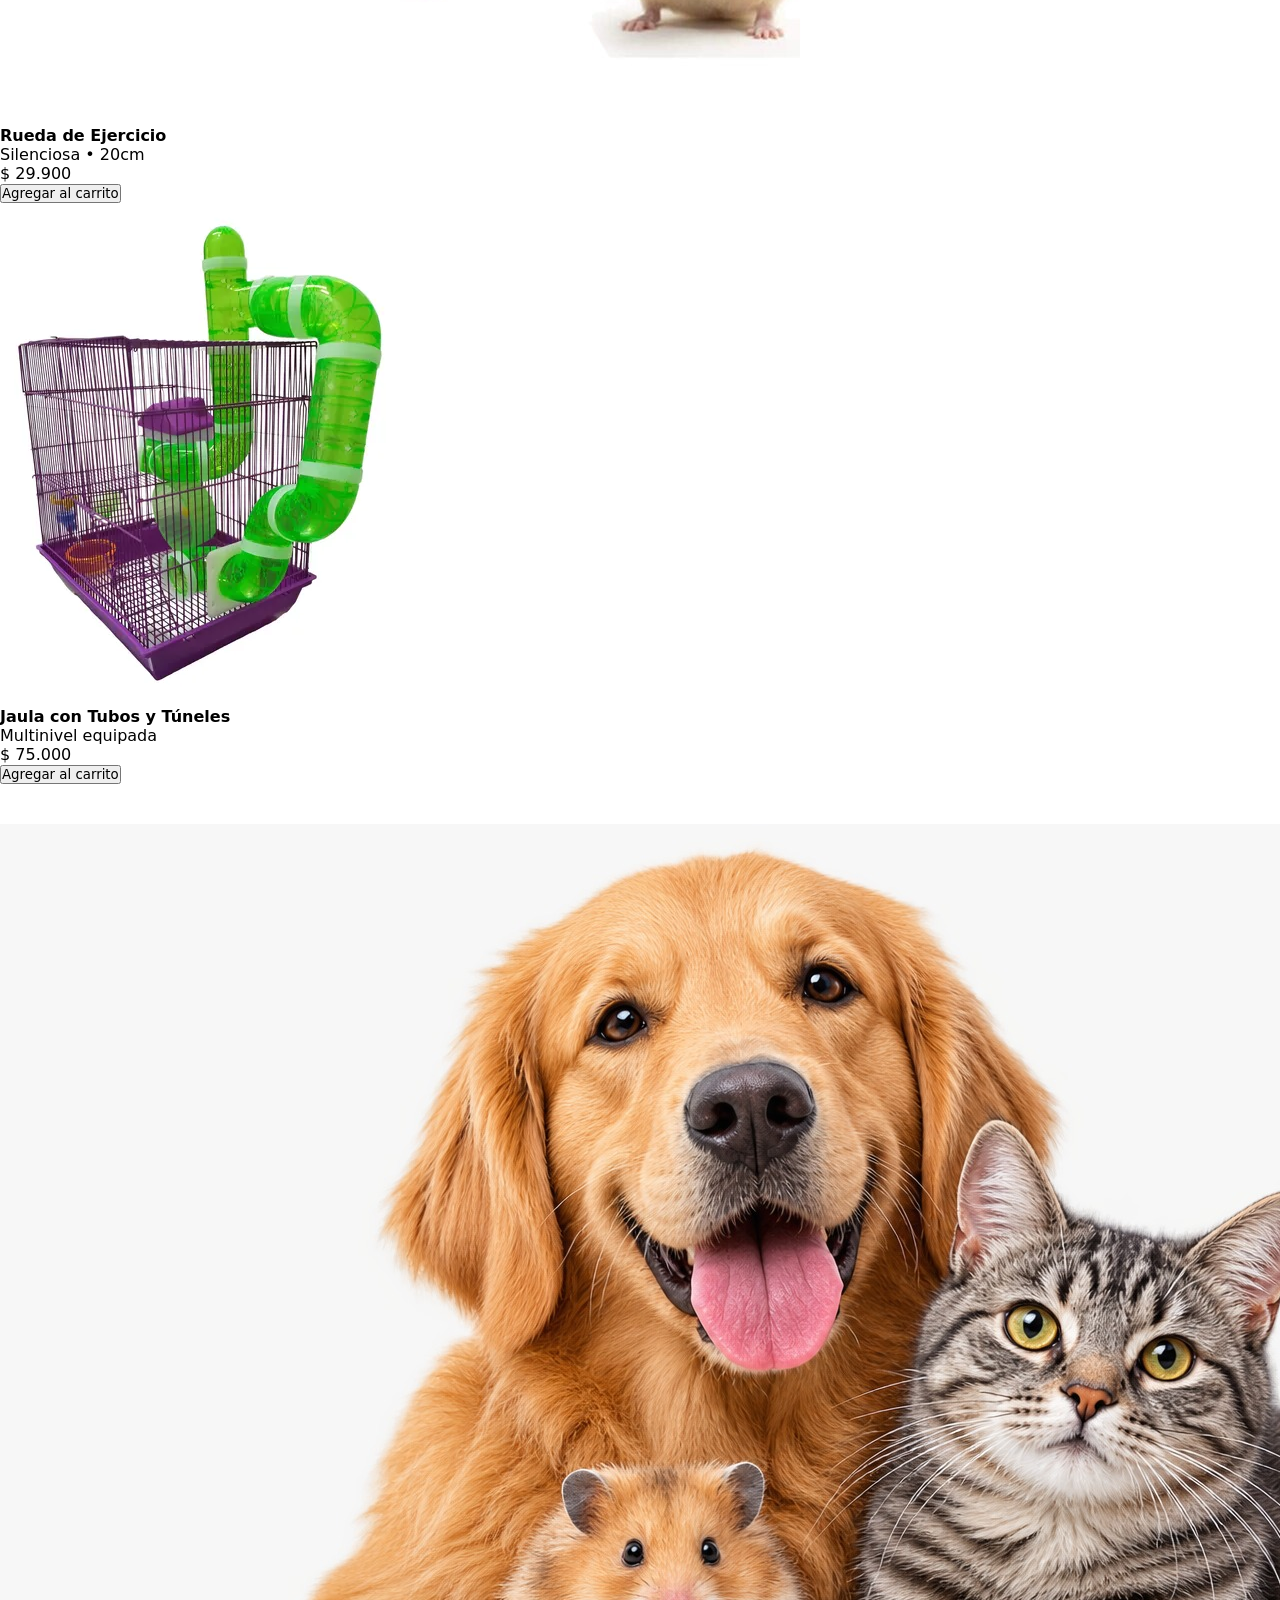
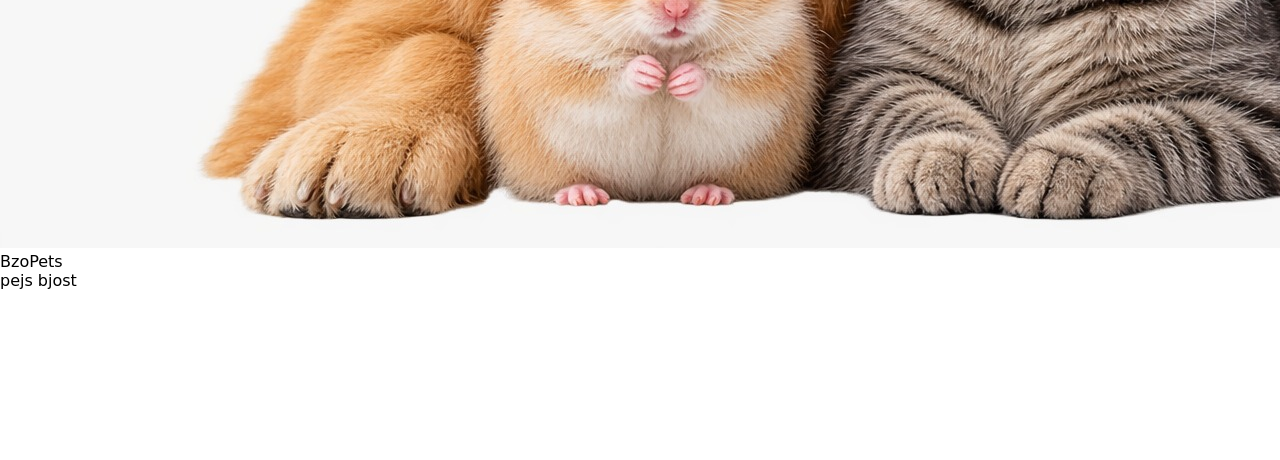
==== commit 50e3199c: "Merge pull request #10 from EdwinRiano15/dev_natalia Dev natalia" ====
--- a/index.html
+++ b/index.html
@@ -1,171 +1,310 @@
-<!DOCTYPE html>
+ <!DOCTYPE html>
 <html lang="es">
 <head>
     <meta charset="UTF-8">
     <meta name="viewport" content="width=device-width, initial-scale=1.0">
-    <title>pagina principal</title>
-    <link rel="stylesheet" href="css/style.css" type="text/css"/>
+    <title> Huellas  Pet shop - Tienda de Mascotas</title>
+    <!-- FontAwesome para íconos -->
+    <link rel="stylesheet" href="css/styles.css">
 </head>
-<body>
-      <div class="body">
-        
-        <div class="principal_fondo_1">
-          <p class="principal_letra_1">welcome to petito       GIft Vouchers</p>
-           <div class="principal_barra"> 
-               <details class="principal_opciones">
-                  <summary>ENGLISH</summary>
-                     <ul>
-                       <li>Espanol</li>
-                     </ul>
-              </details>
-              <details class="principal_opciones">
-                <summary>USD</summary>
-                   <UL>
-                     <li>peso</li>
-                   </UL>
-              </details>
-           </div> 
+<body class="alimento-accesorios">
+
+    <!-- Header Estilo Tienda Moderna -->
+    <header class="navbar">
+        <div class="nav-container">
+            <a href="#" class="logo">
+                <div class="logo-text">
+                    <span class="brand-tagline">Todo para su felicidad </span>
+                </div>
+            </a>
+            <nav class="nav-links">
+                <a href="#inicio">Inicio</a>
+                <a href="#catalogo">Catálogo</a>
+                <a href="#categorias">Categorías</a>
+                <a href="#contacto">Contacto</a>
+            </nav>
+            <div class="nav-actions">
+                <button class="icon-btn"><i class="fa-solid fa-magnifying-glass"></i></button>
+                  
+                 
+                </button>
+            </div>
         </div>
-         
-      </div>
-    
-     <div class="body">
-        <div class="principal_fondo_2">
+    </header>
+
+    <!-- Contenido Principal -->
+    <main id="inicio" class="main-container">
+
+        <!-- Título y Filtros Superiores -->
+        <div class="catalog-header">
+            <div class="title-area">
+                <h2> Alimentos y accesorios</h2>
+                <p>Productos seleccionados para su bienestar</p>
+            </div>
+            <!-- Filtros rápidos -->
+            <div class="filter-buttons">
+                <button class="filter-btn active" data-filter="all">Todos</button>
+                
+            </div>
+        </div>
+
+        <!-- Buscador -->
+        <div class="search-bar-container">
+            <i class="fa-solid fa-magnifying-glass"></i>
+            <input type="text" placeholder="Buscar alimentos o accesorios...">
+        </div>
+
+        <!-- ================= SECCIÓN PERROS ================= -->
+        <section id="perros" class="section-group">
+            <h3 class="category-heading">Perros</h3>
+            <div class="product-grid">
+                
+                <!-- Alimento 1 -->
+                <div class="product-card" data-category="alimento">
+                    <div class="card-img">
+                        <img src="images/alimento perro dog chow.jpg" alt="Alimento Perros">
+                    </div>
+                    <h4>Alimento para perros</h4>
+                    <p class="subtext">Adultos • Bolsa de 10 kg</p>
+                    <p class="price">$ 89.900</p>
+                    <button class="btn-cart">Agregar al carrito</button>
+                </div>
+
+                <!-- Alimento 2 -->
+                <div class="product-card" data-category="alimento">
+                    <div class="card-img">
+                        <img src="images/perro agility-gold.png" alt="">
+                    </div>
+                    <h4>Croquetas para tu perro </h4>
+                    <p class="subtext">Sabor irresistible • 1.5kg</p>
+                    <p class="price">$ 39.000</p>
+                     <button class="btn-cart">Agregar al carrito</button>
+
+                </div>
+
+                <!-- Alimento 3 -->
+                <div class="product-card" data-category="alimento">
+                    <div class="card-img">
+                        <img src="images/perro-metabolic.webp" " alt="Alimentos perro">
+                    </div>
+                    <h4>Alimento  Perro</h4>
+                    <p class="subtext">es un alimento clínico medicado para bajar de peso. • 3.5 kg</p>
+                    <p class="price">$ 128.000</p>
+                 <button class="btn-cart">Agregar al carrito</button>
+
+                </div>
+
+                <!-- Accesorio 1 -->
+                <div class="product-card" data-category="accesorio">
+                    <div class="card-img">
+                        <img src="images/huessos perros-2.webp"hueso perro">
+                    </div>
+                    <h4>Hueso para mascotas</h4>
+                    <p class="subtext">Huesos reales de res o cerdo </p>
+                    <p class="price">$ 7.900</p>
+                   <button class="btn-cart">Agregar al carrito</button>
+
+                </div>
+
+                <!-- Accesorio 2 -->
+                <div class="product-card" data-category="accesorio">
+                    <div class="card-img">
+                        <img src="images/collar-perro.jpg" alt="Collar perro">
+                    </div>
+                    <h4>Collar para perros</h4>
+                    <p class="subtext">Talla L • Ajustable</p>
+                    <p class="price">$ 24.900</p>
+                   <button class="btn-cart">Agregar al carrito</button>
+            </div>
+
+                <!-- Accesorio 3 -->
+                <div class="product-card" data-category="accesorio">
+                    <div class="card-img">
+                        <img src="images/arnes-perro.webp" alt="Arnés perro">
+                    </div>
+                    <h4>Arnés para perros</h4>
+                    <p class="subtext">Talla M • Cómodo y resistente</p>
+                    <p class="price">$ 36.900</p>
+                    <button class="btn-cart">Agregar al carrito</button>
+
+                </div>
+
             
-         <div class="principal_texto_foto">
-            <img src="images/WhatsApp Image 2026-10-27 at 3.07.59 PM.jpeg"  class="principal_foto"   alt="Usabilidad" width="30%">
-             <div class="principal_titulo">
-                <span class="linea1">BzoPets</span>
-                <span class="linea2">pejs bjost</span>
+                </div>
+        </section>
+
+
+
+        <!-- ================= SECCIÓN GATOS ================= -->
+        <section id="gatos" class="section-group">
+            <h3 class="category-heading">Gatos</h3>
+            <div class="product-grid">
+                
+                <!-- Alimento 1 -->
+                <div class="product-card" data-category="alimento">
+                    <div class="card-img">
+                        <img src="images/gato-gatsy.jpg" alt="Alimento gatos">
+                    </div>
+                    <h4>Alimento para gatos</h4>
+                    <p class="subtext">Adultos • Bolsa de 1.5 kg</p>
+                    <p class="price">$ 42.900</p>
+                  <button class="btn-cart">Agregar al carrito</button>
+
+                </div>
+
+                <!-- Alimento 2 -->
+                <div class="product-card" data-category="alimento">
+                    <div class="card-img">
+                        <img src="images/gato-magic.png" alt="Sobres gato">
+                    </div>
+                    <h4>Pack Sobres Salmón Gato</h4>
+                    <p class="subtext">Bolsa 1 kg </p>
+                    <p class="price">$ 6.350</p>
+                    <button class="btn-cart">Agregar al carrito</button>
+
+                </div>
+
+                <!-- Alimento 3 -->
+                <div class="product-card" data-category="alimento">
+                    <div class="card-img">
+                        <img src="images/gato-whiskas.jpg"Snacks gato">
+                    </div>
+                    <h4>Snacks con Catnip</h4>
+                    <p class="subtext">Crujientes • 85g</p>
+                    <p class="price">$ 14.500</p>
+                     <button class="btn-cart">Agregar al carrito</button>
+
+                </div>
+
+                <!-- Accesorio 1 -->
+                <div class="product-card" data-category="accesorio">
+                    <div class="card-img">
+                        <img src="images/rascador.jpg" alt="Rascador gato">
+                    </div>
+                    <h4>Rascador para gatos</h4>
+                    <p class="subtext">Mediano con torre</p>
+                    <p class="price">$ 69.900</p>
+                    <button class="btn-cart">Agregar al carrito</button>
+
+                </div>
+
+                <!-- Accesorio 2 -->
+                <div class="product-card" data-category="accesorio">
+                    <div class="card-img">
+                        <img src="images/coca-gato.webp" alt="Comedero gato">
+                    </div>
+                    <h4>Comedero Cerámica Gato</h4>
+                    <p class="subtext">Anti-estrés ergonómico</p>
+                    <p class="price">$ 28.000</p>
+                  <button class="btn-cart">Agregar al carrito</button>
+
+                </div>
+
+                <!-- Accesorio 3 -->
+                <div class="product-card" data-category="accesorio">
+                    <div class="card-img">
+                        <img src="images/juego-gato.jpg" alt="Juguete varita">
+                    </div>
+                    <h4>Juegos para gato </h4>
+                    <p class="subtext">Diversión interactiva</p>
+                    <p class="price">$ 19.900</p>
+                    <button class="btn-cart">Agregar al carrito</button>
+
+                </div>
+
+            </div>
+        </section>
+
+        <!-- ================= SECCIÓN HÁMSTERS ================= -->
+        <section id="hamsters" class="section-group">
+            <h3 class="category-heading">Hámsters</h3>
+            <div class="product-grid">
+                
+                <!-- Alimento 1 -->
+                <div class="product-card" data-category="alimento">
+                    <div class="card-img">
+                        <img src="images/hamster-piamonttina.webp" alt="Semillas hamster">
+                    </div>
+                    <h4>Alimento para roedores</h4>
+                    <p class="subtext">Mezcla nutritiva • 500g</p>
+                    <p class="price">$ 16.900</p>
+                   <button class="btn-cart">Agregar al carrito</button>
+
+                </div>
+
+                <!-- Alimento 2 -->
+             <div class="product-card" data-category="alimento">
+                    <div class="card-img">
+                        <img src="images/2ham.jpg" alt="Semillas hamster">
+                    </div>
+                    <h4>Alimento para roedores</h4>
+                    <p class="subtext">Mezcla nutritiva • 100g</p>
+                    <p class="price">$ 6.900</p>
+                   <button class="btn-cart">Agregar al carrito</button>
+
+                </div>
+
+                <!-- Alimento 3 -->
+                <div class="product-card" data-category="alimento">
+                    <div class="card-img">
+                        <img src="images/gotas.jpg" alt="Vitaminas hamster">
+                    </div>
+                    <h4>Gotas Multivitamínicas</h4>
+                    <p class="subtext">Para el agua diaria</p>
+                    <p class="price">$ 15.000</p>
+                   <button class="btn-cart">Agregar al carrito</button>
+
+                </div>
+
+                <!-- Accesorio 1 -->
+                <div class="product-card" data-category="accesorio">
+                    <div class="card-img">
+                        <img src="images/casa madera.jpg" alt="Casa madera">
+                    </div>
+                    <h4>Casa para roedores Madera</h4>
+                    <p class="subtext">Refugio ecológico seguro</p>
+                    <p class="price">$ 39.900</p>
+                    <button class="btn-cart">Agregar al carrito</button>
+
+                </div>
+
+                <!-- Accesorio 2 -->
+                <div class="product-card" data-category="accesorio">
+                    <div class="card-img">
+                        <img src="images/rueda de ejercicio.jpg" alt="Rueda hamster">
+                    </div>
+                    <h4>Rueda de Ejercicio</h4>
+                    <p class="subtext">Silenciosa • 20cm</p>
+                    <p class="price">$ 29.900</p>
+                  <button class="btn-cart">Agregar al carrito</button>
+
+                </div>
+
+                <!-- Accesorio 3 -->
+                <div class="product-card" data-category="accesorio">
+                    <div class="card-img">
+                        <img src="images/jaula.webp" alt="Jaula hamster">
+                    </div>
+                    <h4>Jaula con Tubos y Túneles</h4>
+                    <p class="subtext">Multinivel equipada</p>
+                    <p class="price">$ 75.000</p>
+                     <button class="btn-cart">Agregar al carrito</button>
+
+                </div>
+
+            </div>
+        </section>
+
+    </main>
+                                                                                      
+             <div class="footer">
+          <div class="texto_foto_r">
+             <img src="images/footer.jpeg"  class="foto_left"   alt="Usabilidad" >
+             <div class="titulo_3">
+                <span class="letra_for">BzoPets</span>
+                <span class="letra_fur">pejs bjost</span>
              </div>
-             <p class="principal_center">Mon-sat:8hDD - 18hDD                                                book An appointment every weer</p>
-             <p class="principal_letra_2">? have a question?</p>
-         </div>
-             
-        </div>
-      </div>
-  <div class="body">
-      <div class="principal_fondo_1">
-         <nav class="principal_nav">
-           <ul class="principal_lista">
-             <li><a href="">alimentos y accesorios</a></li>
-             <li><a href="">mascotas</a></li>
-             <li><a href="">Tarjetas de productos</a></li>
-             <li><a href="">Horarios</a></li>
-           </ul>
-            <form class="principal_buscador" action="/buscar" method="get">
-             <input type="search" name="q" placeholder="Buscar...">
-             <button type="submit" aria-label="Buscar">🔍</button>
-           </form>
-            <img  class="principal_imagen" src="images/hearts.jpg" alt="Usabilidad" width="20" >
-            <img  class="principal_imagen" src="images/687259.png" alt="Usabilidad" width="20">
-            <img  class="principal_imagen" src="images/icono-usuario-establece-perfil-social-simbolo.avif" alt="Usabilidad" width="20">
-         </nav>
-      </div>
-  </div>
-    
- <div class="body">
-      <div class="principal_fondo_3">
-         <div class="principal_titulo_2">
-            <p class="parrafo_1">BEST</p>
-            <p class="parrafo_2">Veterinary clinic</p>
-            <p class="parrafo_3">Lorem ipsum dolor sit amet consectetur adipisicing elit. Voluptates commodi id illo et facilis odit tempore rem explicabo quam asperiores earum dicta, ea maiores illum, magnam, ab atque tempora minus?</p>
-            
-            <div class="principal_grupo_4">
-               <button class="principal_boton">
-                  <p class="parrafo_4">shop now</p>
-               </button>
-             </div>
-            <div class="principal_fila">
-              
-             <button class="principal_boton_1">
-                <span class="linea_1">325+</span>
-                <span class="linea_2">Best Experts</span>
-             </button>
-                
-             <button class="principal_boton_1">
-                <span class="linea_1">45.6+</span>
-                <span class="linea_2">happy clients</span>
-             </button>
-
-             <button class="principal_boton_1">
-                <span class="linea_1">125+</span>
-                <span class="linea_2">win awards</span>
-             </button>
-
-             <button class="principal_boton_1">
-                <span class="linea_1">9.8+</span>
-                <span class="linea_2">adopted pets</span>
-             </button>
-            </div>
-         </div>
-       </div>
-
-  </div>
-
- 
-   <div class="body">
-
-      <div class="principal_mitades">
-
-    
-         <div class="principal_fondo_4">
-            <p class="principal_letra_3">¡ABOUT US!</p>
-            <h1>Professional pet care clinic and service</h1>
-            <p>Lorem ipsum, dolor sit amet consectetur adipisicing elit. Autem, consequuntur molestiae. Ea officia veniam dolorum mollitia eos, iste ex impedit autem nisi, quisquam porro possimus necessitatibus assumenda temporibus culpa soluta?</p>
-
-            <div class="principal_columnas">
-              <p>friendly working envioront</p>
-              <p>professional service</p>
-              <p>Best quality y certified</p>
-              <p>Experienced hospital staff</p>
-              <p>A complete pet food shop</p>
-              <p>A pet shelter facility</p>
-           </div>
-
-            <div class="principal_dos_fotos">
-
-               <div class="principal_tarjeta">
-                    <img src="images/Captura de pantalla 2026-11-03 021509.png" alt="Usabilidad">
-                    <div class="texto_t">
-                       <p>MICHALEL DAM</p>
-                       <p>vetenary</p>
-                   </div>
-                </div>
-
-              <div class="principal_tarjeta">
-                   <img src="images/Captura de pantalla 2026-11-03 021516.png" alt="Usabilidad">
-                   <div class="texto_t">
-                      <p>call us anytime</p>
-                      <p>035248</p>
-                   </div>
-                </div>
-
-            </div>
-        </div>
-
-    
-       <div class="principal_foto_derecha">
-          <div class="principal_imagen_base">
-            <img class="principal_foto_fondo"  src="images/Mujer y perro en el parque.png" alt="Usabilidad">
-            <img class="principal_foto_encima principal_foto_1"   src="images/IMG_20261103_050622.jpg" alt="Usabilidad">
-            <img class="principal_foto_encima principal_foto_2"   src="images/IMG_20261103_050551.jpg" alt="Usabilidad">
-          </div>
-       </div>
-
-      </div>
-
-   </div>  
-
-  <div class="body">
-      <div class="principal_footer">
-          <div class="principal_texto_foto_r">
-             <img src="images/WhatsApp Image 2026-10-27 at 3.07.59 PM.jpeg"  class="principal_foto_left"   alt="Usabilidad" >
-             <div class="principal_titulo_3">
-                <span class="principal_letra_for">BzoPets</span>
-                <span class="principal_letra_fur">pejs bjost</span>
-             </div>
-               <div class="principal_columnas_texto">
+               <div class="columnas_texto">
                   <h1 style="color: white;">Navegacion</h1>
                   <p><a href="" style="color: white;">alimentos y accesorios</a></p>
                   <p><a href="" style="color: white;">mascotas</a></p>
@@ -177,6 +316,5 @@
             </div>
       </div>
   </div>
-  
 </body>
 </html>
--- a/css/styles.css
+++ b/css/styles.css
@@ -0,0 +1,391 @@
+/* ==========================================================
+   ESTILOS GENERALES (TEMA VERDE #35d64d Y BLANCO)
+   ========================================================== */
+:root {
+    --primary-green: #35d64d;
+    --primary-dark: #28a73a;
+    --primary-light: #f0fdf4;
+    --text-dark: #2d3748;
+    --text-muted: #718096;
+    --bg-main: #f8fafc;
+    --white: #ffffff;
+    --shadow: 0 4px 12px rgba(53, 214, 77, 0.1);
+}
+
+* {
+    margin: 0;
+    padding: 0;
+    box-sizing: border-box;
+    font-family: 'Segoe UI', system-ui, sans-serif;
+}
+
+.alimento-accesorio body {
+    background-color: var(--bg-main);
+    color: var(--text-dark);
+}
+
+/* ==========================================================
+   NAVBAR
+   ========================================================== */
+.alimento-accesorio .navbar {
+    background-color: var(--white);
+    border-bottom: 1px solid #e2e8f0;
+    position: sticky;
+    top: 0;
+    z-index: 100;
+}
+
+.alimento-accesorionav-container {
+    max-width: 1200px;
+    margin: 0 auto;
+    padding: 0.8rem 1.5rem;
+    display: flex;
+    justify-content: space-between;
+    align-items: center;
+}
+
+.alimento-accesoriologo {
+    display: flex;
+    align-items: center;
+    gap: 0.5rem;
+    text-decoration: none;
+}
+
+.alimento-accesorioogo-icon {
+    font-size: 1.8rem;
+    color: var(--primary-green);
+}
+
+.alimento-accesorio.brand-name {
+    font-size: 1.25rem;
+    font-weight: 800;
+    color: var(--text-dark);
+}
+
+.alimento-accesorio.brand-tagline {
+    display: block;
+    font-size: 0.7rem;
+    color: var(--text-muted);
+}
+
+.alimento-accesorio.nav-links {
+    display: flex;
+    gap: 2rem;
+}
+
+.alimento-accesorio.nav-links a {
+    text-decoration: none;
+    color: var(--text-dark);
+    font-weight: 600;
+    font-size: 0.95rem;
+    transition: color 0.2s;
+}
+
+.alimento-accesorio nav-links a:hover {
+    color: var(--primary-green);
+}
+
+.alimento-accesorio nav-actions {
+    display: flex;
+    gap: 0.8rem;
+    align-items: center;
+}
+
+.alimento-accesorio icon-btn, .cart-btn {
+    background: transparent;
+    border: none;
+    font-size: 1.1rem;
+    cursor: pointer;
+    color: var(--text-dark);
+    padding: 0.4rem;
+    position: relative;
+}
+
+.alimento-accesorio cart-btn {
+    background: var(--primary-light);
+    color: var(--primary-green);
+    width: 38px;
+    height: 38px;
+    border-radius: 50%;
+    display: flex;
+    align-items: center;
+    justify-content: center;
+}
+
+.alimento-accesorio cart-btn .badge {
+    position: absolute;
+    top: -2px;
+    right: -2px;
+    background: var(--primary-green);
+    color: white;
+    font-size: 0.65rem;
+    padding: 2px 5px;
+    border-radius: 10px;
+}
+
+/* ==========================================================
+   CONTENEDOR PRINCIPAL Y CABECERA DE CATÁLOGO
+   ========================================================== */
+.alimento-accesorio main-container {
+    max-width: 1200px;
+    margin: 2rem auto;
+    padding: 0 1.5rem;
+}
+
+.alimento-accesorio catalog-header {
+    display: flex;
+    justify-content: space-between;
+    align-items: center;
+    flex-wrap: wrap;
+    gap: 1rem;
+    margin-bottom: 1.5rem;
+}
+
+.alimento-accesorio title-area h2 {
+    font-size: 1.6rem;
+    color: var(--text-dark);
+    font-weight: 800;
+}
+
+.alimento-accesorio title-area p {
+    font-size: 0.9rem;
+    color: var(--text-muted);
+}
+
+/* Botones de filtro rápido */
+.alimento-accesorio filter-buttons {
+    display: flex;
+    gap: 0.5rem;
+}
+
+.alimento-accesorio filter-btn {
+    background: var(--white);
+    border: 1px solid #cbd5e1;
+    padding: 0.4rem 1.2rem;
+    border-radius: 20px;
+    font-size: 0.85rem;
+    font-weight: 600;
+    cursor: pointer;
+    transition: all 0.2s;
+}
+
+.alimento-accesorio filter-btn.active, .filter-btn:hover {
+    background-color: var(--primary-green);
+    color: white;
+    border-color: var(--primary-green);
+}
+
+/* Barra de búsqueda */
+.alimento-accesorios earch-bar-container {
+    position: relative;
+    margin-bottom: 2rem;
+}
+
+.alimento-accesorio search-bar-container i {
+    position: absolute;
+    left: 1rem;
+    top: 50%;
+    transform: translateY(-50%);
+    color: var(--text-muted);
+}
+
+.alimento-accesorio search-bar-container input {
+    width: 100%;
+    padding: 0.8rem 1rem 0.8rem 2.8rem;
+    border: 1px solid #cbd5e1;
+    border-radius: 12px;
+    background: var(--white);
+    font-size: 0.95rem;
+    outline: none;
+    transition: border-color 0.2s;
+}
+
+.alimento-accesorio search-bar-container input:focus {
+    border-color: var(--primary-green);
+}
+
+/* ==========================================================
+   SECCIONES Y TARJETAS DE PRODUCTOS
+   ========================================================== */
+.section-group {
+    margin-bottom: 2.5rem;
+}
+
+.alimento-accesorio category-heading {
+    font-size: 1.3rem;
+    color: var(--primary-green);
+    margin-bottom: 1rem;
+    display: flex;
+    align-items: center;
+    gap: 0.5rem;
+    border-bottom: 2px solid var(--primary-light);
+    padding-bottom: 0.4rem;
+}
+
+.alimento-accesorio product-grid {
+    display: grid;
+    grid-template-columns: repeat(auto-fill, minmax(250px, 1fr));
+    gap: 1.5rem;
+}
+
+/* Tarjeta individual */
+.alimento-accesorio product-card {
+    background: var(--white);
+    border: 1px solid #e2e8f0;
+    border-radius: 16px;
+    padding: 1rem;
+    display: flex;
+    flex-direction: column;
+    justify-content: space-between;
+    box-shadow: var(--shadow);
+    transition: transform 0.2s ease, box-shadow 0.2s ease;
+}
+
+.alimento-accesorioproduct-card:hover {
+    transform: translateY(-4px);
+    box-shadow: 0 10px 20px rgba(53, 214, 77, 0.15);
+}
+
+.alimento-accesorio card-img {
+    width: 100%;
+    height: 150px;
+    border-radius: 10px;
+    overflow: hidden;
+    background: #f1f5f9;
+    margin-bottom: 0.8rem;
+}
+
+.alimento-accesorio card-img img {
+    width: 100%;
+    height: 100%;
+    object-fit: cover;
+}
+
+.alimento-accesorio product-card h4 {
+    font-size: 1rem;
+    color: var(--text-dark);
+    font-weight: 700;
+    margin-bottom: 0.2rem;
+}
+
+.alimento-accesoriosubtext {
+    font-size: 0.8rem;
+    color: var(--text-muted);
+    margin-bottom: 0.8rem;
+}
+
+.alimento-accesorio price {
+    font-size: 1.15rem;
+    font-weight: 800;
+    color: var(--text-dark);
+    margin-bottom: 1rem;
+}
+
+/* Botón de compra unificado al verde #35d64d */
+.alimento-accesorio btn-cart {
+    background-color: var(--primary-green);
+    color: var(--white);
+    border: none;
+    padding: 0.6rem;
+    border-radius: 20px;
+    font-weight: 700;
+    font-size: 0.85rem;
+    cursor: pointer;
+    display: flex;
+    align-items: center;
+    justify-content: center;
+    gap: 0.4rem;
+    transition: background-color 0.2s;
+}
+
+.alimento-accesorio btn-cart:hover {
+    background-color: var(--primary-dark);
+}
+
+/* ==========================================================
+   FOOTER
+   ========================================================== */
+.alimento-accesorio footer {
+    background: var(--white);    border-top: 1px solid #e2e8f0;
+    text-align: center;
+    padding: 1.5rem;
+    color: var(--text-muted);
+    font-size: 0.85rem;
+    margin-top: 3rem;
+}
+
+/* ==========================================================
+   RESPONSIVE
+   ========================================================== */
+@media (max-width: 768px) {
+    .nav-links {
+        display: none;
+    }
+    .catalog-header {
+        flex-direction: column;
+        align-items: flex-start;
+    }
+}
+
+
+.alimento-accesorio footer{
+  width: 100%;
+  height: 250px;
+  background-color: #173D2B;
+  margin-top: 150px;
+}                                                                                                                                                                                                                                        .titulo_3{
+  display: flex;
+  flex-direction: column;          
+  line-height: 1.2;                
+}
+.alimento-accesorio letra_for{
+  color: rgb(243, 239, 239);
+  font-size: 35px;
+  text-align: left;
+  padding-left: 10%;
+  line-height: 34px;
+  white-space: pre;  
+}
+.alimento-accesorioletra_fur{
+  display: flex;
+  align-items: center;
+  gap: 30px;
+  font-size: 26px;
+  padding-left: 12PX;
+  color: white;
+}
+.alimento-accesorio letra_fur p{
+  margin: 0;
+}
+.alimento-accesorio texto_foto_r{ 
+  display: flex;
+  align-items: center;
+  gap: 12px;
+  margin-top: 50px;
+}                                                                                                                                                                                                                                           .columnas_texto {
+  display: grid;
+  grid-template-rows: repeat(4, auto); 
+  grid-auto-flow: column;                
+  column-gap: 150px;
+  row-gap: 25px;
+  align-items: right;
+  padding-left: 350px;
+}
+.alimento-accesoriocolumnas_texto p {
+  margin: 0;
+  font-size: 15px;
+  color: #f6f6f6;
+}
+.alimento-accesoriocolumnas_texto h1 {
+  margin: 0;
+  font-size: 25px;
+  color: #f6f6f6;
+}
+
+.alimento-accesoriofoto_left{
+  width: 150px;
+  height: 150px;
+  border-radius: 50%;
+  object-fit: cover;
+  margin-left: 50px;
+}
